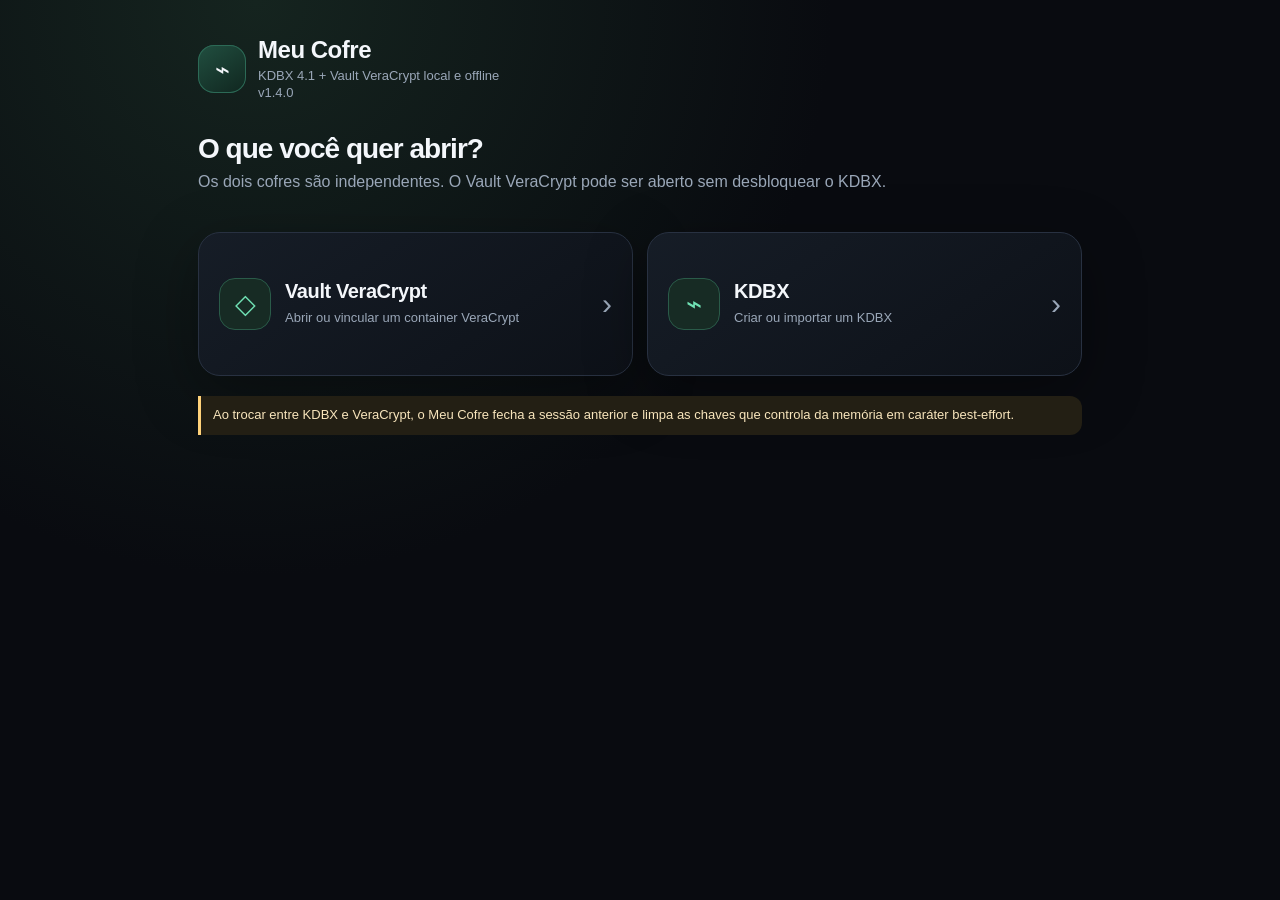
==== index.html @ 05bfd809 "Add files via upload" ====
<!doctype html>
<html lang="pt-BR">
<head>
  <meta charset="utf-8">
  <meta name="viewport" content="width=device-width,initial-scale=1,viewport-fit=cover">
  <meta name="theme-color" content="#090b10">
  <meta name="referrer" content="no-referrer">
  <meta name="robots" content="noindex,nofollow,noarchive">
  <meta name="apple-mobile-web-app-capable" content="yes">
  <meta name="apple-mobile-web-app-status-bar-style" content="black-translucent">
  <meta name="apple-mobile-web-app-title" content="Meu Cofre">
  <meta http-equiv="Content-Security-Policy" content="default-src 'self'; script-src 'self'; style-src 'self'; img-src 'self' data:; connect-src 'self'; font-src 'self'; object-src 'none'; base-uri 'none'; form-action 'none'; worker-src 'self'; manifest-src 'self'; media-src 'none'">
  <title>Meu Cofre</title>
  <link rel="manifest" href="./manifest.webmanifest?v=1.4.0">
  <link rel="icon" href="./icon-192.png?v=1.4.0" sizes="192x192">
  <link rel="apple-touch-icon" href="./apple-touch-icon.png?v=1.4.0">
  <link rel="stylesheet" href="./styles.css?v=1.4.0">
</head>
<body>
  <main class="shell">
    <div class="brand" id="public-brand">
      <div class="brand-mark">⌁</div>
      <div><h1>Meu Cofre</h1><p>KDBX 4.1 + Vault VeraCrypt local e offline</p><small id="public-version" class="hint">v1.4.0</small></div>
    </div>

    <section id="screen-home" class="home-screen" hidden>
      <div class="home-copy">
        <h2 class="screen-title">O que você quer abrir?</h2>
        <p class="screen-subtitle">Os dois cofres são independentes. O Vault VeraCrypt pode ser aberto sem desbloquear o KDBX.</p>
      </div>
      <div class="launcher-grid">
        <button type="button" class="launcher-card" id="home-open-veracrypt">
          <span class="launcher-icon" aria-hidden="true">◇</span>
          <span class="launcher-main"><strong>Vault VeraCrypt</strong><small id="home-vc-status">Abrir ou vincular um container VeraCrypt</small></span>
          <span class="launcher-chevron" aria-hidden="true">›</span>
        </button>
        <button type="button" class="launcher-card" id="home-open-kdbx">
          <span class="launcher-icon" aria-hidden="true">⌁</span>
          <span class="launcher-main"><strong>KDBX</strong><small id="home-kdbx-status">Gerenciador de senhas KeePass compatível</small></span>
          <span class="launcher-chevron" aria-hidden="true">›</span>
        </button>
      </div>
      <div class="security-note home-note">Ao trocar entre KDBX e VeraCrypt, o Meu Cofre fecha a sessão anterior e limpa as chaves que controla da memória em caráter best-effort.</div>
    </section>

    <section id="screen-veracrypt" class="standalone-screen" hidden>
      <header class="standalone-topbar">
        <button type="button" class="btn ghost small" id="vc-home-btn">← Início</button>
        <div class="standalone-title"><h2>Vault VeraCrypt</h2><small>Vaults vinculados · FIDO2 · recovery · leitura local</small></div>
      </header>
      <div class="standalone-scroll" id="vc-standalone-scroll">
          <div class="section"><h3>Meus vaults VeraCrypt</h3>
            <div class="card stack">
              <div class="linked-toolbar"><div><strong id="vc-linked-count">0 vaults vinculados</strong><div class="hint">Use o mesmo container criado no VeraCrypt oficial do Mac. As credenciais ficam cifradas e podem ser liberadas por qualquer YubiKey cadastrada ou pela senha de recuperação.</div></div></div>
              <div class="actions"><button class="btn" id="vc-linked-new">Vincular vault existente</button><button class="btn secondary" id="vc-linked-import">Importar .vcprofile</button></div>
              <input type="file" id="vc-linked-import-file" accept=".vcprofile,application/json" hidden>
              <input type="file" id="vc-linked-container-file" hidden>
              <div id="vc-linked-list" class="linked-profile-list"></div>
            </div>
          </div>
          <div class="section" id="vc-link-wizard" hidden><h3>Vincular vault existente</h3>
            <div class="card stack">
              <div class="security-note">O Meu Cofre primeiro testa as credenciais no próprio container. Só depois cadastra a YubiKey e grava um perfil cifrado. O container não é modificado.</div>
              <label>Nome do vault<input id="vc-link-name" maxlength="100" autocomplete="off" placeholder="Ex.: Documentos"></label>
              <button class="btn secondary" id="vc-link-choose-file">Selecionar container VeraCrypt</button>
              <input type="file" id="vc-link-file" hidden>
              <div id="vc-link-file-info" class="hint">Nenhum container selecionado.</div>
              <label>Senha atual do VeraCrypt<input id="vc-link-password" type="password" autocomplete="off" autocapitalize="none" spellcheck="false"><span class="hint">Pode ficar vazia se o volume usa somente keyfile.</span></label>
              <div class="grid-2">
                <label>PIM<input id="vc-link-pim" type="number" min="0" max="20000" value="0" inputmode="numeric"></label>
                <label>KDF<select id="vc-link-kdf"><option value="auto">Automático (SHA-512 / SHA-256)</option><option value="SHA-512">PBKDF2 SHA-512</option><option value="SHA-256">PBKDF2 SHA-256</option></select></label>
              </div>
              <label>Tipo de volume<select id="vc-link-volume-type"><option value="normal">Volume normal</option><option value="hidden">Volume oculto</option></select></label>
              <button class="btn ghost" id="vc-link-choose-keyfiles">Adicionar keyfile(s) atuais</button>
              <input type="file" id="vc-link-keyfiles" multiple hidden>
              <div id="vc-link-keyfile-info" class="hint">Sem keyfiles.</div>
              <div class="security-note">Se o volume atual usa o objeto PIV 5FC103, selecione aqui a cópia canônica de 64 bytes do keyfile. O arquivo será processado e guardado somente dentro do pacote cifrado do perfil.</div>
              <label>Senha de recuperação do perfil<input id="vc-link-recovery" type="password" autocomplete="new-password" autocapitalize="none" spellcheck="false"></label>
              <label>Repetir senha de recuperação<input id="vc-link-recovery2" type="password" autocomplete="new-password" autocapitalize="none" spellcheck="false"></label>
              <div class="actions"><button class="btn" id="vc-link-create">Testar e cadastrar YubiKey 1</button><button class="btn ghost" id="vc-link-cancel">Cancelar</button></div>
            </div>
          </div>
          <div class="section"><h3>Gerar novo keyfile FIDO2</h3>
            <div class="card stack">
              <div class="security-note">Modo opcional para criar um keyfile novo de 64 bytes. Para um vault que já existe no Mac, prefira “Vincular vault existente” acima; assim você não altera o container nem suas credenciais atuais.</div>
              <div id="vc-fido-empty" class="stack">
                <p class="hint">Crie a configuração usando a primeira YubiKey e uma senha independente para o cofre de recuperação. Depois cadastre a segunda YubiKey.</p>
                <label>Senha do cofre de recuperação<input id="vc-fido-new-recovery" type="password" autocomplete="new-password" autocapitalize="none" spellcheck="false"></label>
                <label>Repetir senha de recuperação<input id="vc-fido-new-recovery2" type="password" autocomplete="new-password" autocapitalize="none" spellcheck="false"></label>
                <button class="btn" id="vc-fido-create">Criar chave VeraCrypt e cadastrar YubiKey 1</button>
              </div>
              <div id="vc-fido-configured" class="stack" hidden>
                <div id="vc-fido-summary" class="hint"></div>
                <label>YubiKey para usar<select id="vc-fido-slot"></select></label>
                <div class="actions"><button class="btn" id="vc-fido-open">Abrir container com YubiKey</button><button class="btn secondary" id="vc-fido-add-key">Adicionar outra YubiKey</button></div>
                <button class="btn secondary" id="vc-fido-export-recovery">Exportar cofre de recuperação por senha</button>
                <button class="btn danger" id="vc-fido-export-keyfile">Exportar keyfile bruto de 64 bytes</button>
                <p class="hint">O keyfile bruto serve para configurar o volume no VeraCrypt oficial. Ele substitui a YubiKey enquanto existir; mantenha-o somente pelo tempo necessário e use uma cópia do volume no primeiro teste.</p>
                <button class="btn ghost" id="vc-fido-reset">Remover configuração FIDO2 deste iPhone</button>
              </div>
              <details class="recovery-details"><summary>Recuperação por senha</summary><div class="recovery-body stack">
                <label>Senha do cofre de recuperação<input id="vc-fido-recovery-password" type="password" autocomplete="current-password" autocapitalize="none" spellcheck="false"></label>
                <button class="btn secondary" id="vc-fido-open-recovery">Abrir container usando backup por senha</button>
                <button class="btn ghost" id="vc-fido-import-recovery">Importar arquivo .vcrecovery</button>
                <input type="file" id="vc-fido-recovery-file" accept=".vcrecovery,application/json" hidden>
                <div id="vc-fido-import-status" class="hint"></div>
                <button class="btn secondary" id="vc-fido-restore-profile" hidden>Restaurar FIDO2 a partir deste backup</button>
              </div></details>
            </div>
          </div>
          <div class="section"><h3>VeraCrypt — senha/keyfiles tradicionais</h3>
            <div class="card stack">
              <div class="security-note">Leitor local de containers VeraCrypt. A senha e os keyfiles são usados somente em memória e não são gravados no Meu Cofre.</div>
              <button class="btn secondary" id="vc-choose-file">Selecionar container</button>
              <input type="file" id="vc-file" hidden>
              <div id="vc-file-info" class="hint">Nenhum container selecionado.</div>
              <label>Senha do volume<input id="vc-password" type="password" autocomplete="off" autocapitalize="none" spellcheck="false"></label>
              <div class="grid-2">
                <label>PIM<input id="vc-pim" type="number" min="0" max="20000" value="0" inputmode="numeric"></label>
                <label>KDF
                  <select id="vc-kdf"><option value="auto">Automático (SHA-512 / SHA-256)</option><option value="SHA-512">PBKDF2 SHA-512</option><option value="SHA-256">PBKDF2 SHA-256</option></select>
                </label>
              </div>
              <label>Tipo de volume<select id="vc-volume-type"><option value="normal">Volume normal</option><option value="hidden">Volume oculto</option></select></label>
              <button class="btn ghost" id="vc-choose-keyfiles">Adicionar keyfile(s)</button>
              <input type="file" id="vc-keyfiles" multiple hidden>
              <div id="vc-keyfile-info" class="hint">Sem keyfiles.</div><p class="hint">Se seu volume usa o keyfile da YubiKey PIV 5FC103, você pode selecionar aqui a cópia de backup de 64 bytes do Cardholder. O iPhone não acessa o PIV diretamente nesta PWA.</p>
              <button class="btn" id="vc-open">Abrir container</button>
              <div id="vc-status" class="hint" role="status"></div>
            </div>
          </div>
          <div id="vc-open-area" hidden>
            <div class="section"><h3>Volume aberto</h3><div class="card stack"><div id="vc-metadata" class="status-grid"></div><button class="btn danger" id="vc-close">Fechar e apagar chaves da memória</button></div></div>
            <div class="section" id="vc-browser-section"><h3>Arquivos</h3><div class="card stack"><div class="vc-browser-head"><button class="btn ghost small" id="vc-back" hidden>Voltar</button><div id="vc-path" class="vc-path">Raiz</div></div><div id="vc-files" class="vc-files"></div><p class="hint">Modo somente leitura nesta versão. Ao tocar em um arquivo, uma cópia descriptografada é exportada pelo navegador.</p></div></div>
          </div>
          <div class="section"><div class="card"><p class="hint">Compatibilidade atual: containers de arquivo não-sistema, AES-256-XTS, PBKDF2-HMAC-SHA-512/SHA-256, PIM, keyfiles comuns, chave compartilhada via YubiKey FIDO2/PRF e FAT12/16/32/exFAT. Argon2id, Serpent/Twofish/Camellia/Kuznyechik, NTFS/HFS+/APFS e YubiKey PIV/PKCS#11 direto ainda não são suportados.</p></div></div>
      </div>
    </section>

    <section id="screen-setup" hidden>
      <button type="button" class="btn ghost small public-back" id="setup-home-btn">← Início</button>
      <div class="card stack">
        <div><h2 class="screen-title">Criar cofre KDBX</h2><p class="screen-subtitle">Escolha como o banco será protegido. O arquivo KDBX é o backup canônico.</p></div>
        <label>Nome do cofre<input id="setup-name" value="Meu Cofre" autocomplete="off" maxlength="80"></label>
        <label>Proteção
          <select id="setup-mode">
            <option value="password">Senha mestra</option>
            <option value="yubikey">YubiKey como única forma normal de acesso</option>
            <option value="password-yubikey">Senha + YubiKey (dois fatores)</option>
          </select>
        </label>
        <div id="setup-password-fields" class="stack">
          <label>Senha mestra<input id="setup-password" type="password" autocomplete="new-password" autocapitalize="none" spellcheck="false"></label>
          <label>Repetir senha mestra<input id="setup-password2" type="password" autocomplete="new-password" autocapitalize="none" spellcheck="false"></label>
          <div class="hint">Prefira uma frase longa, exclusiva e memorizável. O KDBX preserva exatamente os caracteres digitados.</div>
        </div>
        <div id="setup-yubikey-note" class="security-note" hidden>O iPhone pedirá a YubiKey durante a criação. Depois, exporte imediatamente a chave de recuperação de 32 bytes e mantenha-a separada.</div>
        <button class="btn" id="setup-create">Criar KDBX 4.1</button>
        <button class="btn secondary" id="setup-import-kdbx">Importar .kdbx existente</button>
        <input type="file" id="setup-import-kdbx-file" accept=".kdbx,application/octet-stream" hidden>
        <button class="btn ghost" id="setup-import-legacy">Restaurar backup antigo .mcvault</button>
        <input type="file" id="setup-import-legacy-file" accept=".mcvault,application/json" hidden>
        <p class="security-note">Esta versão foi revisada e testada internamente, mas não passou por auditoria criptográfica externa. Faça backup e valide seu fluxo de recuperação antes de depender dela como único cofre.</p>
      </div>
    </section>

    <section id="screen-unlock" hidden>
      <button type="button" class="btn ghost small public-back" id="unlock-home-btn">← Início</button>
      <div class="card stack">
        <div><h2 class="screen-title">Desbloquear</h2><p class="screen-subtitle" id="unlock-subtitle">O KDBX é autenticado antes de ser descriptografado.</p></div>
        <div id="unlock-policy-note" class="security-note"></div>
        <div id="unlock-password-area" class="stack" hidden>
          <label>Senha mestra<input id="unlock-password" type="password" autocomplete="current-password" autocapitalize="none" spellcheck="false"></label>
          <button class="btn" id="unlock-password-btn">Desbloquear com senha</button>
        </div>
        <div id="unlock-prf-buttons" class="stack"></div>
        <div id="unlock-twofactor-area" class="stack" hidden>
          <label>Senha mestra<input id="unlock-2fa-password" type="password" autocomplete="current-password" autocapitalize="none" spellcheck="false"></label>
          <div id="unlock-twofactor-buttons" class="stack"></div>
        </div>
        <details id="unlock-recovery" class="recovery-details" hidden>
          <summary>Recuperação com arquivo de chave</summary>
          <div class="stack recovery-body">
            <label id="recovery-password-label" hidden>Senha mestra<input id="unlock-recovery-password" type="password" autocomplete="current-password" autocapitalize="none" spellcheck="false"></label>
            <button class="btn secondary" id="choose-recovery-key">Escolher chave de recuperação (.key)</button>
            <input type="file" id="unlock-recovery-key-file" accept=".key,application/octet-stream" hidden>
            <p class="hint">Em “Senha + YubiKey”, a recuperação exige a senha mestra e a chave de 32 bytes. Em “YubiKey”, a chave de recuperação substitui a YubiKey.</p>
          </div>
        </details>
        <button class="btn ghost" id="unlock-import-kdbx">Substituir por outro .kdbx</button>
        <input type="file" id="unlock-import-kdbx-file" accept=".kdbx,application/octet-stream" hidden>
        <div id="unlock-error" class="error" role="alert"></div>
      </div>
    </section>

    <section id="screen-app" hidden>
      <div class="app-scroll" id="app-scroll">
        <header class="topbar"><div class="title"><h2 id="app-vault-name">Meu Cofre</h2><small id="app-count">0 itens</small></div><button class="btn ghost small" id="app-home-btn">Início</button><button class="btn ghost small" id="lock-btn">Bloquear</button></header>
        <section class="view active" data-view="vault">
          <input class="search" id="search" type="search" placeholder="Buscar por título, usuário, site ou tag" autocomplete="off" autocapitalize="none">
          <div id="entry-list" class="entry-list"></div><button class="fab" id="add-entry" aria-label="Adicionar item">+</button>
        </section>
        <section class="view" data-view="generator">
          <div class="section"><h3>Gerador de senha</h3><div class="card stack"><div id="generated-password" class="generated" aria-live="polite"></div><div class="grid-2"><label>Comprimento<input id="gen-length" type="number" min="8" max="128" value="24"></label><div class="checkbox-row"><label><input id="gen-lower" type="checkbox" checked> a-z</label><label><input id="gen-upper" type="checkbox" checked> A-Z</label><label><input id="gen-digits" type="checkbox" checked> 0-9</label><label><input id="gen-symbols" type="checkbox" checked> símbolos</label></div></div><div class="actions"><button class="btn" id="generate-btn">Gerar</button><button class="btn secondary" id="copy-generated">Copiar</button></div></div></div>
        </section>
        <section class="view" data-view="security">
          <div class="section" id="legacy-migration-section" hidden><h3>Migração obrigatória</h3><div class="card stack"><div class="security-note">Seu cofre ainda está no formato antigo .mcvault. Faça a migração para KDBX 4.1 antes de considerar esta versão concluída.</div><label>Nova proteção KDBX<select id="migration-mode"><option value="password">Senha mestra</option><option value="yubikey">YubiKey</option><option value="password-yubikey">Senha + YubiKey</option></select></label><div id="migration-password-fields" class="stack"><label>Senha mestra KDBX<input id="migration-password" type="password" autocomplete="new-password" autocapitalize="none" spellcheck="false"></label><label>Repetir senha<input id="migration-password2" type="password" autocomplete="new-password" autocapitalize="none" spellcheck="false"></label></div><label id="migration-key-label" hidden>YubiKey existente<select id="migration-yubikey"></select></label><button class="btn" id="migrate-kdbx">Fazer backup antigo e migrar para KDBX</button></div></div>
          <div class="section"><h3>Proteção KDBX</h3><div class="card" id="kdbx-summary"></div></div>
          <div class="section"><h3>YubiKeys e chaves de acesso</h3><div class="card" id="auth-slots"></div><div class="card stack card-gap"><button class="btn" id="add-yubikey">Adicionar YubiKey / chave FIDO2</button><button class="btn secondary" id="add-passkey">Adicionar este iPhone / chave de acesso</button><p class="hint">Cadastre uma segunda YubiKey como reserva. O PRF da credencial só libera o componente criptográfico associado ao KDBX.</p></div></div>
          <div class="section" id="recovery-key-section" hidden><h3>Chave de recuperação</h3><div class="card stack"><button class="btn secondary" id="export-recovery-key">Exportar chave de recuperação de 32 bytes</button><div id="recovery-key-status" class="security-note">Guarde esta chave fora do iPhone. Ela não contém suas senhas, mas pode substituir a YubiKey conforme o modo escolhido.</div></div></div>
          <div class="section" id="change-password-section" hidden><h3>Alterar senha mestra</h3><div class="card stack"><label>Nova senha<input id="new-master" type="password" autocomplete="new-password" autocapitalize="none" spellcheck="false"></label><label>Repetir nova senha<input id="new-master2" type="password" autocomplete="new-password" autocapitalize="none" spellcheck="false"></label><button class="btn secondary" id="change-master">Trocar senha e recriptografar KDBX</button></div></div>
          <div class="section"><h3>Backup e interoperabilidade</h3><div class="card stack"><button class="btn secondary" id="export-kdbx">Exportar MeuCofre.kdbx</button><button class="btn ghost" id="restore-kdbx">Restaurar/substituir KDBX</button><input type="file" id="restore-kdbx-file" accept=".kdbx,application/octet-stream" hidden><div id="backup-status" class="hint"></div><p class="hint">O .kdbx é o backup canônico e pode ser aberto por aplicativos KeePass compatíveis quando você possuir os componentes corretos da chave mestra.</p></div></div>
          <div class="section"><h3>Diagnóstico de segurança</h3><div class="card" id="security-diagnostics"></div></div>
        </section>
        <section class="view" data-view="settings">
          <div class="section"><h3>Bloqueio automático</h3><div class="card stack"><label>Por inatividade (minutos)<input id="setting-idle" type="number" min="1" max="120"></label><label>Ao deixar o app em segundo plano (segundos)<input id="setting-background" type="number" min="0" max="300"></label><label>Limpar área de transferência após (segundos)<input id="setting-clipboard" type="number" min="0" max="300"></label><button class="btn secondary" id="save-settings">Salvar configurações</button></div></div>
          <div class="section"><h3>Armazenamento</h3><div class="card stack"><button class="btn secondary" id="request-persistent">Solicitar armazenamento persistente</button><div id="persistent-status" class="hint"></div></div></div>
          <div class="section"><h3>Sobre</h3><div class="card stack"><div class="row"><div class="row-main"><div class="row-title">Meu Cofre</div><div class="row-sub">1.4.0 · vaults VeraCrypt vinculados + 2 YubiKeys + recovery + KDBX</div></div></div><div class="security-note">Sem telemetria, sem CDN e sem servidor de senhas. A hospedagem entrega apenas o código. Um comprometimento da origem web ainda é um risco estrutural de qualquer PWA; proteja sua conta GitHub e o repositório com autenticação forte.</div></div></div>
        </section>
      </div>
      <nav class="bottom-nav" aria-label="Navegação"><button class="nav-btn active" data-nav="vault"><span>⌂</span>Cofre</button><button class="nav-btn" data-nav="generator"><span>✦</span>Gerador</button><button class="nav-btn" id="open-veracrypt-from-app"><span>◇</span>Volumes</button><button class="nav-btn" data-nav="security"><span>⌾</span>Segurança</button><button class="nav-btn" data-nav="settings"><span>⚙</span>Ajustes</button></nav>
    </section>
  </main>

  <div id="entry-modal" class="modal-backdrop" hidden><div class="modal" role="dialog" aria-modal="true" aria-labelledby="entry-modal-title"><div class="modal-head"><h3 id="entry-modal-title">Novo item</h3><button class="icon-btn" id="entry-close" aria-label="Fechar">×</button></div><form id="entry-form" class="stack"><input id="entry-id" type="hidden"><label>Título<input id="entry-title" required maxlength="160" autocomplete="off"></label><label>Usuário / e-mail<input id="entry-username" maxlength="320" autocomplete="off" autocapitalize="none" spellcheck="false"></label><label>Senha<div class="password-wrap"><input id="entry-password" type="password" autocomplete="off" autocapitalize="none" spellcheck="false"><button type="button" class="btn secondary small" id="entry-show-password">Mostrar</button><button type="button" class="btn secondary small" id="entry-generate-password">Gerar</button></div></label><label>Site / URL<input id="entry-url" inputmode="url" autocomplete="off" autocapitalize="none" spellcheck="false"></label><label>Tags<input id="entry-tags" placeholder="trabalho, banco, pessoal" autocomplete="off"></label><label>Segredo TOTP (Base32)<input id="entry-totp" autocomplete="off" autocapitalize="characters" spellcheck="false"></label><div id="entry-totp-box" class="totp-box" hidden><div><div class="hint">Código atual</div><div id="entry-totp-code" class="totp-code">------</div></div><div id="entry-totp-remaining" class="pill"></div><button type="button" class="btn secondary small" id="entry-copy-totp">Copiar</button></div><label>Notas<textarea id="entry-notes" autocomplete="off" spellcheck="false"></textarea></label><label class="checkbox-label"><input id="entry-favorite" type="checkbox"> Favorito</label><div class="actions"><button type="submit" class="btn">Salvar</button><button type="button" class="btn danger" id="entry-delete" hidden>Excluir</button></div><div class="actions" id="entry-quick-actions" hidden><button type="button" class="btn secondary" id="entry-copy-user">Copiar usuário</button><button type="button" class="btn secondary" id="entry-copy-pass">Copiar senha</button><button type="button" class="btn secondary" id="entry-open-url">Abrir site</button></div></form></div></div>

  <div id="toast" class="toast" hidden></div>
  <div id="update-banner" class="update-banner" hidden><strong>Atualização disponível</strong><div class="hint">A nova versão só será ativada quando você confirmar.</div><div class="actions"><button class="btn small" id="apply-update">Atualizar agora</button><button class="btn ghost small" id="dismiss-update">Depois</button></div></div>
  <script type="module" src="./app.js?v=1.4.0"></script>
</body>
</html>
---- styles.css ----
:root {
  color-scheme: dark;
  --bg: #090b10;
  --panel: #11151d;
  --panel-2: #171c26;
  --text: #f4f7fb;
  --muted: #9aa7b8;
  --line: #283141;
  --accent: #70e1b4;
  --accent-2: #4bc49a;
  --danger: #ff7b86;
  --warning: #ffd27a;
  --shadow: 0 18px 60px rgba(0,0,0,.35);
  --radius: 18px;
}
* { box-sizing: border-box; }
html, body { min-height: 100%; }
body {
  margin: 0;
  font-family: -apple-system, BlinkMacSystemFont, "SF Pro Text", "Segoe UI", sans-serif;
  background: radial-gradient(circle at 20% 0%, #15241f 0, var(--bg) 36rem);
  color: var(--text);
  -webkit-font-smoothing: antialiased;
}
button, input, textarea, select { font: inherit; }
button { -webkit-tap-highlight-color: transparent; }
[hidden] { display: none !important; }
.shell { max-width: 920px; margin: 0 auto; padding: max(18px, env(safe-area-inset-top)) 18px calc(92px + env(safe-area-inset-bottom)); }
.brand { display:flex; align-items:center; gap:12px; margin: 18px 0 28px; }
.brand-mark { width:48px; height:48px; border-radius:16px; display:grid; place-items:center; background:linear-gradient(145deg,#214f40,#10261f); box-shadow:inset 0 0 0 1px #2c6a56; font-size:25px; }
.brand h1 { font-size:24px; margin:0; letter-spacing:-.02em; }
.brand p { margin:4px 0 0; color:var(--muted); font-size:13px; }
.card { background:rgba(17,21,29,.94); border:1px solid var(--line); border-radius:var(--radius); padding:18px; box-shadow:var(--shadow); }
.stack { display:grid; gap:14px; }
.grid-2 { display:grid; grid-template-columns:repeat(2,minmax(0,1fr)); gap:12px; }
label { display:grid; gap:7px; color:var(--muted); font-size:13px; }
input, textarea, select { width:100%; background:#0c1017; color:var(--text); border:1px solid #303a4a; border-radius:13px; padding:12px 13px; outline:none; }
input:focus, textarea:focus, select:focus { border-color:var(--accent-2); box-shadow:0 0 0 3px rgba(75,196,154,.12); }
textarea { min-height:110px; resize:vertical; }
.btn { border:0; border-radius:13px; padding:12px 15px; font-weight:700; cursor:pointer; color:#07120e; background:var(--accent); }
.btn:hover { filter:brightness(1.04); }
.btn:disabled { opacity:.45; cursor:not-allowed; }
.btn.secondary { color:var(--text); background:#202837; border:1px solid #354155; }
.btn.danger { background:#402027; color:#ffd9dd; border:1px solid #71303a; }
.btn.ghost { background:transparent; color:var(--muted); border:1px solid var(--line); }
.btn.small { padding:8px 10px; border-radius:10px; font-size:13px; }
.actions { display:flex; gap:10px; flex-wrap:wrap; }
.actions .btn { flex:1; }
.hint { color:var(--muted); line-height:1.45; font-size:13px; }
.warning { color:var(--warning); }
.error { color:#ffb2b8; }
.success { color:var(--accent); }
.screen-title { margin:0 0 5px; font-size:28px; letter-spacing:-.035em; }
.screen-subtitle { margin:0 0 20px; color:var(--muted); line-height:1.5; }
.topbar { position:sticky; top:0; z-index:10; display:flex; align-items:center; gap:10px; padding: max(10px, env(safe-area-inset-top)) 0 12px; backdrop-filter:blur(18px); background:linear-gradient(180deg,rgba(9,11,16,.96),rgba(9,11,16,.72),transparent); }
.topbar .title { flex:1; min-width:0; }
.topbar h2 { margin:0; font-size:20px; }
.topbar small { color:var(--muted); }
.search { margin: 6px 0 16px; }
.entry-list { display:grid; gap:10px; }
.entry { display:grid; grid-template-columns:auto minmax(0,1fr) auto; gap:12px; align-items:center; padding:14px; border-radius:16px; background:var(--panel); border:1px solid var(--line); cursor:pointer; }
.entry:active { transform:scale(.995); }
.entry-icon { width:40px; height:40px; display:grid; place-items:center; border-radius:13px; background:#1a3028; color:var(--accent); font-weight:800; }
.entry-title { font-weight:750; overflow:hidden; white-space:nowrap; text-overflow:ellipsis; }
.entry-meta { color:var(--muted); margin-top:3px; font-size:13px; overflow:hidden; white-space:nowrap; text-overflow:ellipsis; }
.favorite { color:#ffd56a; font-size:18px; }
.empty { text-align:center; color:var(--muted); padding:38px 18px; border:1px dashed #303a4a; border-radius:var(--radius); }
.fab { position:fixed; right:20px; bottom:calc(82px + env(safe-area-inset-bottom)); width:56px; height:56px; border-radius:18px; border:0; background:var(--accent); color:#07120e; font-size:28px; font-weight:500; box-shadow:0 12px 34px rgba(0,0,0,.45); z-index:20; }
.bottom-nav { position:fixed; left:50%; transform:translateX(-50%); bottom:0; width:min(920px,100%); display:grid; grid-template-columns:repeat(4,1fr); gap:4px; padding:8px 10px calc(8px + env(safe-area-inset-bottom)); background:rgba(13,17,24,.94); border-top:1px solid var(--line); backdrop-filter:blur(18px); z-index:30; }
.nav-btn { border:0; background:transparent; color:var(--muted); display:grid; gap:3px; place-items:center; padding:8px 4px; border-radius:12px; font-size:11px; }
.nav-btn span { font-size:20px; line-height:1; }
.nav-btn.active { color:var(--accent); background:#17251f; }
.view { display:none; }
.view.active { display:block; }
.section { margin:0 0 22px; }
.section h3 { margin:0 0 11px; font-size:17px; }
.row { display:flex; gap:12px; align-items:center; justify-content:space-between; padding:12px 0; border-bottom:1px solid var(--line); }
.row:last-child { border-bottom:0; }
.row-main { min-width:0; }
.row-title { font-weight:700; }
.row-sub { color:var(--muted); font-size:12px; margin-top:3px; line-height:1.35; }
.pill { display:inline-flex; align-items:center; gap:5px; border-radius:999px; padding:5px 8px; font-size:11px; border:1px solid var(--line); color:var(--muted); }
.pill.ok { color:var(--accent); border-color:#2b6b55; background:#12271f; }
.pill.bad { color:#ffb5bc; border-color:#6c3038; background:#29151a; }
.generated { font: 700 18px ui-monospace, SFMono-Regular, Menlo, monospace; word-break:break-all; background:#090d12; border:1px solid var(--line); border-radius:14px; padding:15px; min-height:58px; }
.checkbox-row { display:flex; gap:12px; flex-wrap:wrap; }
.checkbox-row label { display:flex; align-items:center; gap:7px; color:var(--text); }
.checkbox-row input { width:auto; }
.modal-backdrop { position:fixed; inset:0; z-index:100; display:grid; align-items:end; background:rgba(0,0,0,.62); backdrop-filter:blur(8px); }
.modal { width:min(720px,100%); max-height:92vh; overflow:auto; margin:0 auto; background:#10151d; border:1px solid var(--line); border-radius:24px 24px 0 0; padding:20px 18px calc(22px + env(safe-area-inset-bottom)); box-shadow:0 -20px 70px rgba(0,0,0,.55); }
.modal-head { display:flex; align-items:center; gap:10px; margin-bottom:16px; }
.modal-head h3 { margin:0; flex:1; }
.icon-btn { width:40px; height:40px; border-radius:12px; border:1px solid var(--line); color:var(--text); background:#1a202b; }
.password-wrap { display:grid; grid-template-columns:minmax(0,1fr) auto auto; gap:7px; }
.password-wrap input { min-width:0; }
.totp-box { display:flex; align-items:center; gap:12px; padding:12px; background:#0c1118; border:1px solid var(--line); border-radius:14px; }
.totp-code { font:800 24px ui-monospace,SFMono-Regular,Menlo,monospace; letter-spacing:.08em; flex:1; }
.toast { position:fixed; left:50%; transform:translateX(-50%); bottom:calc(90px + env(safe-area-inset-bottom)); z-index:200; background:#1b2430; border:1px solid #3a475c; color:var(--text); padding:11px 14px; border-radius:12px; max-width:calc(100% - 30px); box-shadow:var(--shadow); }
.update-banner { position:fixed; left:12px; right:12px; top:calc(10px + env(safe-area-inset-top)); z-index:250; margin:auto; max-width:620px; background:#1d2a24; border:1px solid #376c58; border-radius:16px; padding:12px; box-shadow:var(--shadow); }
.update-banner .actions { margin-top:9px; }
.security-note { border-left:3px solid var(--warning); padding:10px 12px; background:#231f14; border-radius:0 12px 12px 0; color:#f8e5bc; line-height:1.45; font-size:13px; }
@media (max-width: 620px) {
  .shell { padding-left:14px; padding-right:14px; }
  .grid-2 { grid-template-columns:1fr; }
  .brand { margin-top:8px; }
  .screen-title { font-size:25px; }
  .actions .btn { flex-basis:100%; }
}
.recovery-details { border:1px solid var(--line); border-radius:14px; background:#0d1118; overflow:hidden; }
.recovery-details summary { cursor:pointer; padding:12px 14px; color:var(--muted); font-weight:700; user-select:none; }
.recovery-details[open] summary { border-bottom:1px solid var(--line); color:var(--text); }
.recovery-body { padding:14px; }
#auth-slots .row { flex-wrap:wrap; }
#auth-slots .row-main { flex:1 1 280px; }


/* v0.2.2 — estrutura de rolagem robusta para iOS/PWA.
   A tela do app ocupa o viewport; somente .app-scroll rola.
   A barra inferior é irmã da área rolável e nunca participa do scroll. */
#screen-app {
  position: fixed;
  inset: 0;
  width: min(920px, 100%);
  height: 100%;
  margin: 0 auto;
  padding: 0 14px;
  overflow: hidden;
  background: radial-gradient(circle at 20% 0%, #15241f 0, var(--bg) 36rem);
  isolation: isolate;
}
@supports (height: 100dvh) {
  #screen-app { height: 100dvh; }
}
#screen-app .app-scroll {
  position: absolute;
  inset: 0 14px;
  overflow-x: hidden;
  overflow-y: auto;
  -webkit-overflow-scrolling: touch;
  overscroll-behavior-y: contain;
  padding-bottom: calc(108px + env(safe-area-inset-bottom));
  scrollbar-gutter: stable;
}
#screen-app .bottom-nav {
  position: absolute !important;
  left: 0;
  right: 0;
  bottom: 0;
  transform: none;
  width: 100%;
  max-width: none;
  z-index: 80;
  padding-bottom: calc(8px + env(safe-area-inset-bottom));
  box-shadow: 0 -10px 28px rgba(0,0,0,.22);
}
#screen-app .fab {
  position: absolute;
  right: 20px;
  bottom: calc(82px + env(safe-area-inset-bottom));
  z-index: 70;
}
@media (min-width: 921px) {
  #screen-app { padding-left:18px; padding-right:18px; }
  #screen-app .app-scroll { left:18px; right:18px; }
}
.card-gap { margin-top: 10px; }
.checkbox-label { display:flex; grid-template-columns:auto 1fr; align-items:center; }
.checkbox-label input { width:auto; }
#kdbx-summary .row, #security-diagnostics .row { flex-wrap:wrap; }
.status-grid { display:grid; gap:0; }
.danger-note { border-left-color:var(--danger); background:#25161a; color:#ffd7db; }
@media (prefers-reduced-motion: reduce) { *, *::before, *::after { scroll-behavior:auto!important; transition:none!important; animation:none!important; } }

/* v1.3.0 — launcher KDBX / Vault VeraCrypt + módulo FIDO2 */
#screen-app .bottom-nav { grid-template-columns: repeat(5, 1fr); }
.vc-browser-head { display:flex; align-items:center; gap:10px; min-height:34px; }
.vc-path { color:var(--text); font-weight:700; overflow:hidden; text-overflow:ellipsis; white-space:nowrap; }
.vc-files { display:grid; gap:2px; }
.vc-file-row { width:100%; border:0; border-bottom:1px solid var(--line); background:transparent; color:var(--text); display:grid; grid-template-columns:36px 1fr auto; gap:10px; align-items:center; text-align:left; padding:12px 4px; }
.vc-file-row:last-child { border-bottom:0; }
.vc-file-row:active { background:rgba(255,255,255,.04); }
.vc-file-icon { width:34px; height:34px; display:grid; place-items:center; border-radius:10px; background:#172129; color:var(--accent); font-size:17px; }
.vc-file-name { font-weight:700; overflow:hidden; text-overflow:ellipsis; white-space:nowrap; }
.vc-file-meta { color:var(--muted); font-size:12px; margin-top:2px; }
.vc-file-action { color:var(--muted); font-size:12px; }
@media (max-width: 430px) { .nav-btn { font-size:10px; padding-left:1px; padding-right:1px; } .nav-btn span { font-size:18px; } }


/* v1.3.0 — tela inicial e VeraCrypt independente do KDBX */
.home-screen { display:grid; gap:18px; }
.home-copy { margin-top:2px; }
.launcher-grid { display:grid; grid-template-columns:repeat(2,minmax(0,1fr)); gap:14px; }
.launcher-card { width:100%; min-height:144px; border:1px solid var(--line); border-radius:22px; background:linear-gradient(145deg,rgba(22,29,39,.98),rgba(13,17,24,.98)); color:var(--text); padding:20px; display:grid; grid-template-columns:auto minmax(0,1fr) auto; gap:14px; align-items:center; text-align:left; box-shadow:var(--shadow); cursor:pointer; }
.launcher-card:active { transform:scale(.992); }
.launcher-card:focus-visible { outline:3px solid rgba(112,225,180,.35); outline-offset:2px; }
.launcher-icon { width:52px; height:52px; border-radius:16px; display:grid; place-items:center; background:#172b24; color:var(--accent); font-size:27px; border:1px solid #2a5b49; }
.launcher-main { display:grid; gap:6px; min-width:0; }
.launcher-main strong { font-size:20px; letter-spacing:-.02em; }
.launcher-main small { color:var(--muted); font-size:13px; line-height:1.4; }
.launcher-chevron { color:var(--muted); font-size:30px; font-weight:300; }
.home-note { margin-top:2px; }
.public-back { margin-bottom:12px; }
.standalone-screen { position:fixed; inset:0; width:min(920px,100%); height:100%; margin:0 auto; padding:0 14px; overflow:hidden; background:radial-gradient(circle at 20% 0%, #15241f 0, var(--bg) 36rem); }
@supports (height:100dvh) { .standalone-screen { height:100dvh; } }
.standalone-topbar { position:absolute; z-index:50; left:14px; right:14px; top:0; display:flex; align-items:center; gap:12px; padding:max(12px,env(safe-area-inset-top)) 0 12px; background:linear-gradient(180deg,rgba(9,11,16,.98),rgba(9,11,16,.86),rgba(9,11,16,0)); backdrop-filter:blur(18px); }
.standalone-title { min-width:0; }
.standalone-title h2 { margin:0; font-size:20px; }
.standalone-title small { color:var(--muted); }
.standalone-scroll { position:absolute; inset:0 14px; overflow-x:hidden; overflow-y:auto; -webkit-overflow-scrolling:touch; overscroll-behavior-y:contain; padding-top:calc(82px + env(safe-area-inset-top)); padding-bottom:calc(28px + env(safe-area-inset-bottom)); }
@media (min-width:921px) { .standalone-screen { padding-left:18px; padding-right:18px; } .standalone-topbar,.standalone-scroll { left:18px; right:18px; } }
@media (max-width:620px) { .launcher-grid { grid-template-columns:1fr; } .launcher-card { min-height:118px; padding:17px; } }

/* v1.4 — vaults VeraCrypt vinculados */
.pill.warn { color:#ffd997; border-color:#765c2d; background:#2a2112; }
.linked-profile-list { display:grid; gap:12px; }
.linked-profile-card { display:grid; gap:11px; padding:14px; border:1px solid var(--line); border-radius:16px; background:rgba(9,12,17,.66); }
.linked-profile-head { display:flex; gap:12px; align-items:flex-start; justify-content:space-between; }
.linked-toolbar { display:flex; gap:12px; align-items:flex-start; justify-content:space-between; }
.linked-profile-card details { margin-top:2px; }
.linked-profile-card .actions .btn { min-width:140px; }
@media (max-width:620px) {
  .linked-profile-head { align-items:flex-start; }
  .linked-profile-card .pill { flex:0 0 auto; }
  .linked-profile-card .actions .btn { min-width:0; }
}
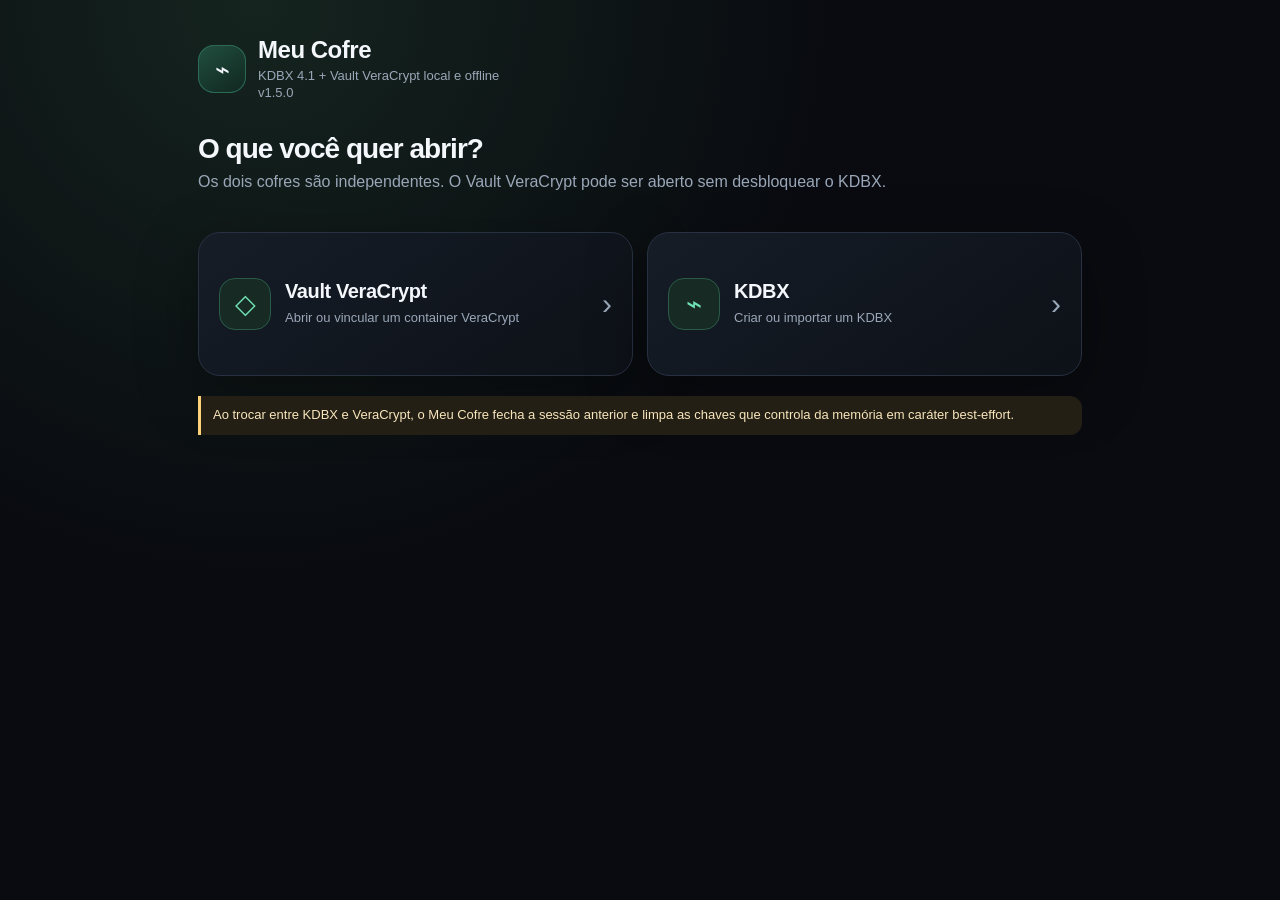
==== commit 4d69b6f1: "Add files via upload" ====
--- a/index.html
+++ b/index.html
@@ -11,16 +11,16 @@
   <meta name="apple-mobile-web-app-title" content="Meu Cofre">
   <meta http-equiv="Content-Security-Policy" content="default-src 'self'; script-src 'self'; style-src 'self'; img-src 'self' data:; connect-src 'self'; font-src 'self'; object-src 'none'; base-uri 'none'; form-action 'none'; worker-src 'self'; manifest-src 'self'; media-src 'none'">
   <title>Meu Cofre</title>
-  <link rel="manifest" href="./manifest.webmanifest?v=1.4.0">
-  <link rel="icon" href="./icon-192.png?v=1.4.0" sizes="192x192">
-  <link rel="apple-touch-icon" href="./apple-touch-icon.png?v=1.4.0">
-  <link rel="stylesheet" href="./styles.css?v=1.4.0">
+  <link rel="manifest" href="./manifest.webmanifest?v=1.5.0">
+  <link rel="icon" href="./icon-192.png?v=1.5.0" sizes="192x192">
+  <link rel="apple-touch-icon" href="./apple-touch-icon.png?v=1.5.0">
+  <link rel="stylesheet" href="./styles.css?v=1.5.0">
 </head>
 <body>
   <main class="shell">
     <div class="brand" id="public-brand">
       <div class="brand-mark">⌁</div>
-      <div><h1>Meu Cofre</h1><p>KDBX 4.1 + Vault VeraCrypt local e offline</p><small id="public-version" class="hint">v1.4.0</small></div>
+      <div><h1>Meu Cofre</h1><p>KDBX 4.1 + Vault VeraCrypt local e offline</p><small id="public-version" class="hint">v1.5.0</small></div>
     </div>
 
     <section id="screen-home" class="home-screen" hidden>
@@ -46,7 +46,7 @@
     <section id="screen-veracrypt" class="standalone-screen" hidden>
       <header class="standalone-topbar">
         <button type="button" class="btn ghost small" id="vc-home-btn">← Início</button>
-        <div class="standalone-title"><h2>Vault VeraCrypt</h2><small>Vaults vinculados · FIDO2 · recovery · leitura local</small></div>
+        <div class="standalone-title"><h2>Vault VeraCrypt</h2><small>Vaults vinculados · FIDO2 · recovery · headers · ferramentas macOS</small></div>
       </header>
       <div class="standalone-scroll" id="vc-standalone-scroll">
           <div class="section"><h3>Meus vaults VeraCrypt</h3>
@@ -131,9 +131,46 @@
           </div>
           <div id="vc-open-area" hidden>
             <div class="section"><h3>Volume aberto</h3><div class="card stack"><div id="vc-metadata" class="status-grid"></div><button class="btn danger" id="vc-close">Fechar e apagar chaves da memória</button></div></div>
-            <div class="section" id="vc-browser-section"><h3>Arquivos</h3><div class="card stack"><div class="vc-browser-head"><button class="btn ghost small" id="vc-back" hidden>Voltar</button><div id="vc-path" class="vc-path">Raiz</div></div><div id="vc-files" class="vc-files"></div><p class="hint">Modo somente leitura nesta versão. Ao tocar em um arquivo, uma cópia descriptografada é exportada pelo navegador.</p></div></div>
-          </div>
-          <div class="section"><div class="card"><p class="hint">Compatibilidade atual: containers de arquivo não-sistema, AES-256-XTS, PBKDF2-HMAC-SHA-512/SHA-256, PIM, keyfiles comuns, chave compartilhada via YubiKey FIDO2/PRF e FAT12/16/32/exFAT. Argon2id, Serpent/Twofish/Camellia/Kuznyechik, NTFS/HFS+/APFS e YubiKey PIV/PKCS#11 direto ainda não são suportados.</p></div></div>
+            <div class="section" id="vc-browser-section"><h3>Arquivos</h3><div class="card stack"><div class="vc-browser-head"><button class="btn ghost small" id="vc-back" hidden>Voltar</button><div id="vc-path" class="vc-path">Raiz</div></div><div id="vc-files" class="vc-files"></div><p class="hint">Navegação local em modo leitura no iPhone. Para escrita completa e filesystems do macOS, use o helper oficial abaixo.</p></div></div>
+          </div>
+          <div class="section"><h3>Ferramentas de cabeçalho e credenciais</h3>
+            <div class="card stack">
+              <div class="security-note">Estas operações nunca alteram o arquivo original no navegador. O Meu Cofre gera uma nova cópia do container. Teste a nova cópia antes de excluir qualquer arquivo anterior.</div>
+              <details class="recovery-details"><summary>Alterar senha, PIM, KDF ou keyfiles</summary><div class="recovery-body stack">
+                <p class="hint">Use como credenciais atuais os campos da seção “senha/keyfiles tradicionais” acima. O cabeçalho primário e o backup embutido serão recriptografados; os dados do volume não são recriptografados.</p>
+                <label>Nova senha<input id="vc-new-password" type="password" autocomplete="new-password" autocapitalize="none" spellcheck="false"><span class="hint">Pode ficar vazia se o novo acesso for somente por keyfile.</span></label>
+                <label>Repetir nova senha<input id="vc-new-password2" type="password" autocomplete="new-password" autocapitalize="none" spellcheck="false"></label>
+                <div class="grid-2">
+                  <label>Novo PIM<input id="vc-new-pim" type="number" min="0" max="20000" value="0" inputmode="numeric"></label>
+                  <label>Novo KDF<select id="vc-new-kdf"><option value="same">Manter KDF atual</option><option value="SHA-512">PBKDF2 SHA-512</option><option value="SHA-256">PBKDF2 SHA-256</option></select></label>
+                </div>
+                <label>Keyfiles novos<select id="vc-new-keyfile-mode"><option value="keep">Manter os keyfiles atuais</option><option value="none">Remover todos os keyfiles</option><option value="replace">Substituir pelos arquivos abaixo</option></select></label>
+                <button class="btn ghost" id="vc-new-choose-keyfiles">Selecionar novos keyfile(s)</button>
+                <input type="file" id="vc-new-keyfiles" multiple hidden>
+                <div id="vc-new-keyfile-info" class="hint">Nenhum novo keyfile selecionado.</div>
+                <button class="btn" id="vc-change-credentials">Gerar cópia com novas credenciais</button>
+              </div></details>
+              <div class="actions"><button class="btn secondary" id="vc-header-backup">Exportar backup de headers</button><button class="btn secondary" id="vc-header-restore">Restaurar backup em uma cópia</button></div>
+              <input type="file" id="vc-header-restore-file" accept=".vcheader,application/octet-stream" hidden>
+              <button class="btn ghost" id="vc-repair-header">Reparar cabeçalho primário usando o backup embutido</button>
+              <div id="vc-advanced-status" class="hint"></div>
+            </div>
+          </div>
+          <div class="section"><h3>Gerador de keyfile</h3>
+            <div class="card stack">
+              <div class="grid-2"><label>Tamanho<select id="vc-keygen-size"><option value="64">64 bytes</option><option value="128">128 bytes</option><option value="256">256 bytes</option><option value="512">512 bytes</option><option value="1024">1024 bytes</option></select></label><div class="hint">Conteúdo gerado por <code>crypto.getRandomValues</code>. O arquivo é o segredo; o SHA-256 serve apenas para conferir cópias.</div></div>
+              <button class="btn secondary" id="vc-keygen">Gerar e baixar keyfile</button>
+              <div id="vc-keygen-status" class="hint"></div>
+            </div>
+          </div>
+          <div class="section"><h3>VeraCrypt oficial no macOS</h3>
+            <div class="card stack">
+              <div class="security-note">Para criação de volumes, escrita normal, APFS/HFS+/exFAT, Argon2id, demais hashes/cifradores, hidden volumes, tokens e operações de montagem, o Meu Cofre fornece um helper que chama o VeraCrypt oficial instalado no Mac. Senhas continuam sendo solicitadas interativamente pelo VeraCrypt, não pela linha de comando.</div>
+              <a class="btn secondary helper-link" href="./MeuCofre-VeraCrypt-macOS.command" download>Baixar helper VeraCrypt para macOS</a>
+              <p class="hint">No Finder, depois do download: botão direito → Abrir. Se o macOS bloquear o arquivo baixado, revise-o antes e autorize manualmente. O helper não contém credenciais.</p>
+            </div>
+          </div>
+          <div class="section"><div class="card"><p class="hint">Leitor local do iPhone: containers não-sistema AES-256-XTS, PBKDF2-HMAC-SHA-512/SHA-256, PIM, keyfiles, YubiKey FIDO2/PRF e FAT12/16/32/exFAT. A v1.5 acrescenta troca de credenciais, backup/restauração e reparo de headers sem modificar o original. Argon2id, outras cifras/hashes, APFS/HFS+/NTFS, escrita geral e montagem de filesystem ficam a cargo do VeraCrypt oficial no macOS por segurança e compatibilidade.</p></div></div>
       </div>
     </section>
 
@@ -215,7 +252,7 @@
         <section class="view" data-view="settings">
           <div class="section"><h3>Bloqueio automático</h3><div class="card stack"><label>Por inatividade (minutos)<input id="setting-idle" type="number" min="1" max="120"></label><label>Ao deixar o app em segundo plano (segundos)<input id="setting-background" type="number" min="0" max="300"></label><label>Limpar área de transferência após (segundos)<input id="setting-clipboard" type="number" min="0" max="300"></label><button class="btn secondary" id="save-settings">Salvar configurações</button></div></div>
           <div class="section"><h3>Armazenamento</h3><div class="card stack"><button class="btn secondary" id="request-persistent">Solicitar armazenamento persistente</button><div id="persistent-status" class="hint"></div></div></div>
-          <div class="section"><h3>Sobre</h3><div class="card stack"><div class="row"><div class="row-main"><div class="row-title">Meu Cofre</div><div class="row-sub">1.4.0 · vaults VeraCrypt vinculados + 2 YubiKeys + recovery + KDBX</div></div></div><div class="security-note">Sem telemetria, sem CDN e sem servidor de senhas. A hospedagem entrega apenas o código. Um comprometimento da origem web ainda é um risco estrutural de qualquer PWA; proteja sua conta GitHub e o repositório com autenticação forte.</div></div></div>
+          <div class="section"><h3>Sobre</h3><div class="card stack"><div class="row"><div class="row-main"><div class="row-title">Meu Cofre</div><div class="row-sub">1.5.0 · VeraCrypt avançado + 2 YubiKeys + recovery + KDBX</div></div></div><div class="security-note">Sem telemetria, sem CDN e sem servidor de senhas. A hospedagem entrega apenas o código. Um comprometimento da origem web ainda é um risco estrutural de qualquer PWA; proteja sua conta GitHub e o repositório com autenticação forte.</div></div></div>
         </section>
       </div>
       <nav class="bottom-nav" aria-label="Navegação"><button class="nav-btn active" data-nav="vault"><span>⌂</span>Cofre</button><button class="nav-btn" data-nav="generator"><span>✦</span>Gerador</button><button class="nav-btn" id="open-veracrypt-from-app"><span>◇</span>Volumes</button><button class="nav-btn" data-nav="security"><span>⌾</span>Segurança</button><button class="nav-btn" data-nav="settings"><span>⚙</span>Ajustes</button></nav>
@@ -226,6 +263,6 @@
 
   <div id="toast" class="toast" hidden></div>
   <div id="update-banner" class="update-banner" hidden><strong>Atualização disponível</strong><div class="hint">A nova versão só será ativada quando você confirmar.</div><div class="actions"><button class="btn small" id="apply-update">Atualizar agora</button><button class="btn ghost small" id="dismiss-update">Depois</button></div></div>
-  <script type="module" src="./app.js?v=1.4.0"></script>
+  <script type="module" src="./app.js?v=1.5.0"></script>
 </body>
 </html>
--- a/styles.css
+++ b/styles.css
@@ -223,3 +223,8 @@
   .linked-profile-card .pill { flex:0 0 auto; }
   .linked-profile-card .actions .btn { min-width:0; }
 }
+
+/* v1.5 — ferramentas avançadas VeraCrypt */
+.helper-link { display:inline-flex; align-items:center; justify-content:center; text-decoration:none; }
+code { font: 600 .92em ui-monospace, SFMono-Regular, Menlo, monospace; color:#d9f6ea; }
+#vc-advanced-status, #vc-keygen-status { word-break:break-word; }
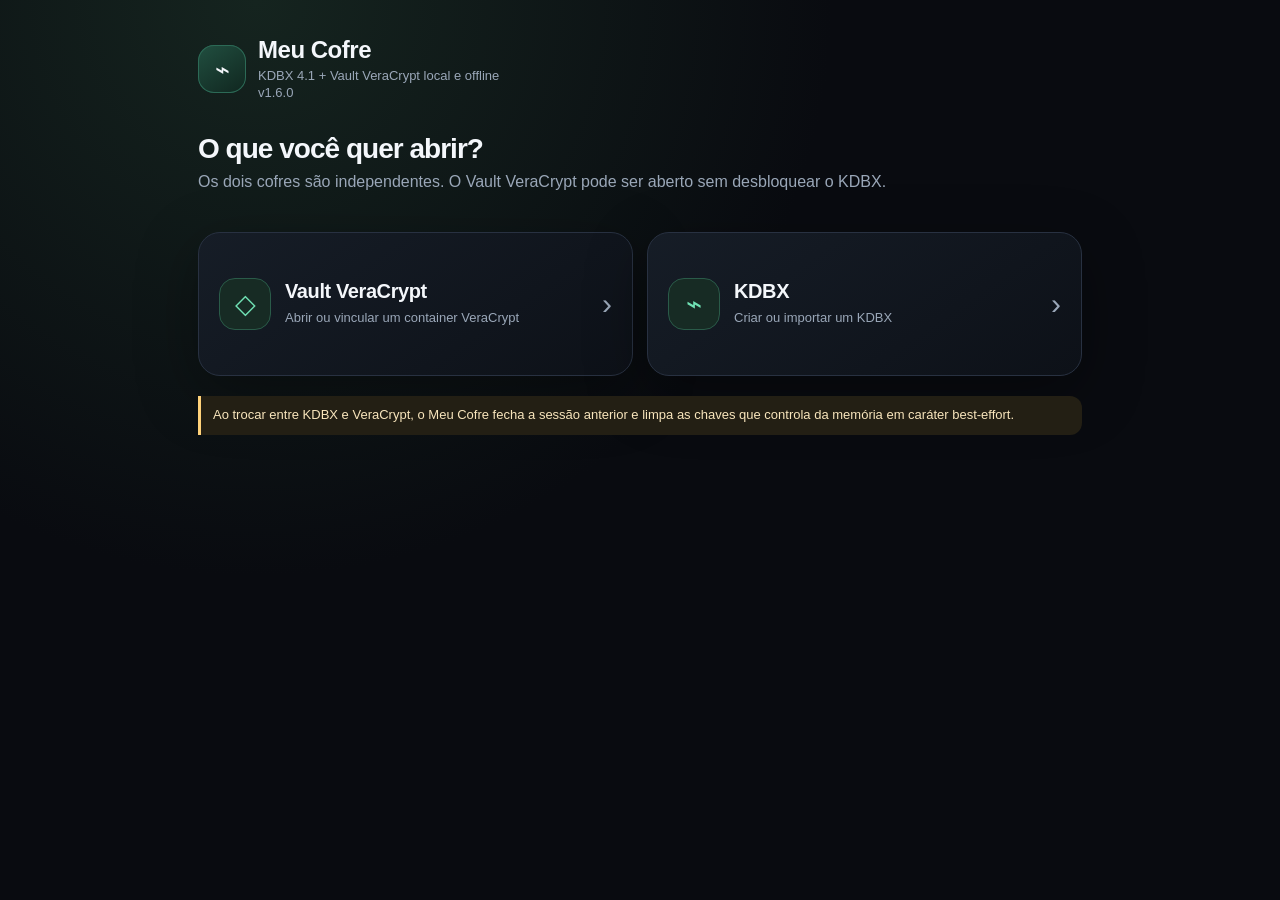
==== commit ba098704: "Add files via upload" ====
--- a/index.html
+++ b/index.html
@@ -11,16 +11,16 @@
   <meta name="apple-mobile-web-app-title" content="Meu Cofre">
   <meta http-equiv="Content-Security-Policy" content="default-src 'self'; script-src 'self'; style-src 'self'; img-src 'self' data:; connect-src 'self'; font-src 'self'; object-src 'none'; base-uri 'none'; form-action 'none'; worker-src 'self'; manifest-src 'self'; media-src 'none'">
   <title>Meu Cofre</title>
-  <link rel="manifest" href="./manifest.webmanifest?v=1.5.0">
-  <link rel="icon" href="./icon-192.png?v=1.5.0" sizes="192x192">
-  <link rel="apple-touch-icon" href="./apple-touch-icon.png?v=1.5.0">
-  <link rel="stylesheet" href="./styles.css?v=1.5.0">
+  <link rel="manifest" href="./manifest.webmanifest?v=1.6.0">
+  <link rel="icon" href="./icon-192.png?v=1.6.0" sizes="192x192">
+  <link rel="apple-touch-icon" href="./apple-touch-icon.png?v=1.6.0">
+  <link rel="stylesheet" href="./styles.css?v=1.6.0">
 </head>
 <body>
   <main class="shell">
     <div class="brand" id="public-brand">
       <div class="brand-mark">⌁</div>
-      <div><h1>Meu Cofre</h1><p>KDBX 4.1 + Vault VeraCrypt local e offline</p><small id="public-version" class="hint">v1.5.0</small></div>
+      <div><h1>Meu Cofre</h1><p>KDBX 4.1 + Vault VeraCrypt local e offline</p><small id="public-version" class="hint">v1.6.0</small></div>
     </div>
 
     <section id="screen-home" class="home-screen" hidden>
@@ -163,14 +163,18 @@
               <div id="vc-keygen-status" class="hint"></div>
             </div>
           </div>
-          <div class="section"><h3>VeraCrypt oficial no macOS</h3>
-            <div class="card stack">
-              <div class="security-note">Para criação de volumes, escrita normal, APFS/HFS+/exFAT, Argon2id, demais hashes/cifradores, hidden volumes, tokens e operações de montagem, o Meu Cofre fornece um helper que chama o VeraCrypt oficial instalado no Mac. Senhas continuam sendo solicitadas interativamente pelo VeraCrypt, não pela linha de comando.</div>
-              <a class="btn secondary helper-link" href="./MeuCofre-VeraCrypt-macOS.command" download>Baixar helper VeraCrypt para macOS</a>
-              <p class="hint">No Finder, depois do download: botão direito → Abrir. Se o macOS bloquear o arquivo baixado, revise-o antes e autorize manualmente. O helper não contém credenciais.</p>
-            </div>
-          </div>
-          <div class="section"><div class="card"><p class="hint">Leitor local do iPhone: containers não-sistema AES-256-XTS, PBKDF2-HMAC-SHA-512/SHA-256, PIM, keyfiles, YubiKey FIDO2/PRF e FAT12/16/32/exFAT. A v1.5 acrescenta troca de credenciais, backup/restauração e reparo de headers sem modificar o original. Argon2id, outras cifras/hashes, APFS/HFS+/NTFS, escrita geral e montagem de filesystem ficam a cargo do VeraCrypt oficial no macOS por segurança e compatibilidade.</p></div></div>
+          <div class="section"><h3>VeraCrypt oficial no macOS — montagem por YubiKey</h3>
+            <div class="card stack">
+              <div class="security-note">A v1.6 integra o vault vinculado ao VeraCrypt oficial. A YubiKey libera senha/PIM/keyfiles no navegador, que são colocados em um pacote temporário cifrado para a chave pública do seu Mac. O helper local descriptografa esse pacote, cria os keyfiles somente em RAM e envia a senha ao VeraCrypt por <code>--stdin</code>; a senha não é passada na linha de comando.</div>
+              <a class="btn secondary helper-link" href="./MeuCofre-VeraCrypt-macOS.command" download>1. Instalar/atualizar helper macOS</a>
+              <button class="btn secondary" id="vc-mac-pair">2. Importar pareamento .mcpair</button>
+              <input type="file" id="vc-mac-pair-file" accept=".mcpair,.pem,text/plain,application/json" hidden>
+              <div id="vc-mac-pairing-status" class="hint">Helper ainda não pareado.</div>
+              <button class="btn ghost" id="vc-mac-unpair" disabled>Remover pareamento deste navegador</button>
+              <p class="hint">Na primeira execução do helper: botão direito → Abrir. Ele instala “MeuCofre VeraCrypt Helper.app” em <code>~/Applications</code>, cria uma chave RSA-4096 local e grava em Downloads apenas a chave pública <code>MeuCofre-VeraCrypt-macOS.mcpair</code>. Importe esse arquivo acima. Depois use “Montar no VeraCrypt (Mac)” no cartão do vault.</p>
+            </div>
+          </div>
+          <div class="section"><div class="card"><p class="hint">No iPhone o leitor interno continua limitado aos formatos já suportados. No Mac, a montagem FIDO2 passa a ser feita pelo VeraCrypt oficial, com leitura e escrita normais no Finder. O helper só aceita pacotes autenticados, com validade curta, e verifica tamanho + fingerprint do header antes de montar o container.</p></div></div>
       </div>
     </section>
 
@@ -252,7 +256,7 @@
         <section class="view" data-view="settings">
           <div class="section"><h3>Bloqueio automático</h3><div class="card stack"><label>Por inatividade (minutos)<input id="setting-idle" type="number" min="1" max="120"></label><label>Ao deixar o app em segundo plano (segundos)<input id="setting-background" type="number" min="0" max="300"></label><label>Limpar área de transferência após (segundos)<input id="setting-clipboard" type="number" min="0" max="300"></label><button class="btn secondary" id="save-settings">Salvar configurações</button></div></div>
           <div class="section"><h3>Armazenamento</h3><div class="card stack"><button class="btn secondary" id="request-persistent">Solicitar armazenamento persistente</button><div id="persistent-status" class="hint"></div></div></div>
-          <div class="section"><h3>Sobre</h3><div class="card stack"><div class="row"><div class="row-main"><div class="row-title">Meu Cofre</div><div class="row-sub">1.5.0 · VeraCrypt avançado + 2 YubiKeys + recovery + KDBX</div></div></div><div class="security-note">Sem telemetria, sem CDN e sem servidor de senhas. A hospedagem entrega apenas o código. Um comprometimento da origem web ainda é um risco estrutural de qualquer PWA; proteja sua conta GitHub e o repositório com autenticação forte.</div></div></div>
+          <div class="section"><h3>Sobre</h3><div class="card stack"><div class="row"><div class="row-main"><div class="row-title">Meu Cofre</div><div class="row-sub">1.6.0 · VeraCrypt nativo no Mac + 2 YubiKeys + recovery + KDBX</div></div></div><div class="security-note">Sem telemetria, sem CDN e sem servidor de senhas. A hospedagem entrega apenas o código. Um comprometimento da origem web ainda é um risco estrutural de qualquer PWA; proteja sua conta GitHub e o repositório com autenticação forte.</div></div></div>
         </section>
       </div>
       <nav class="bottom-nav" aria-label="Navegação"><button class="nav-btn active" data-nav="vault"><span>⌂</span>Cofre</button><button class="nav-btn" data-nav="generator"><span>✦</span>Gerador</button><button class="nav-btn" id="open-veracrypt-from-app"><span>◇</span>Volumes</button><button class="nav-btn" data-nav="security"><span>⌾</span>Segurança</button><button class="nav-btn" data-nav="settings"><span>⚙</span>Ajustes</button></nav>
@@ -263,6 +267,6 @@
 
   <div id="toast" class="toast" hidden></div>
   <div id="update-banner" class="update-banner" hidden><strong>Atualização disponível</strong><div class="hint">A nova versão só será ativada quando você confirmar.</div><div class="actions"><button class="btn small" id="apply-update">Atualizar agora</button><button class="btn ghost small" id="dismiss-update">Depois</button></div></div>
-  <script type="module" src="./app.js?v=1.5.0"></script>
+  <script type="module" src="./app.js?v=1.6.0"></script>
 </body>
 </html>
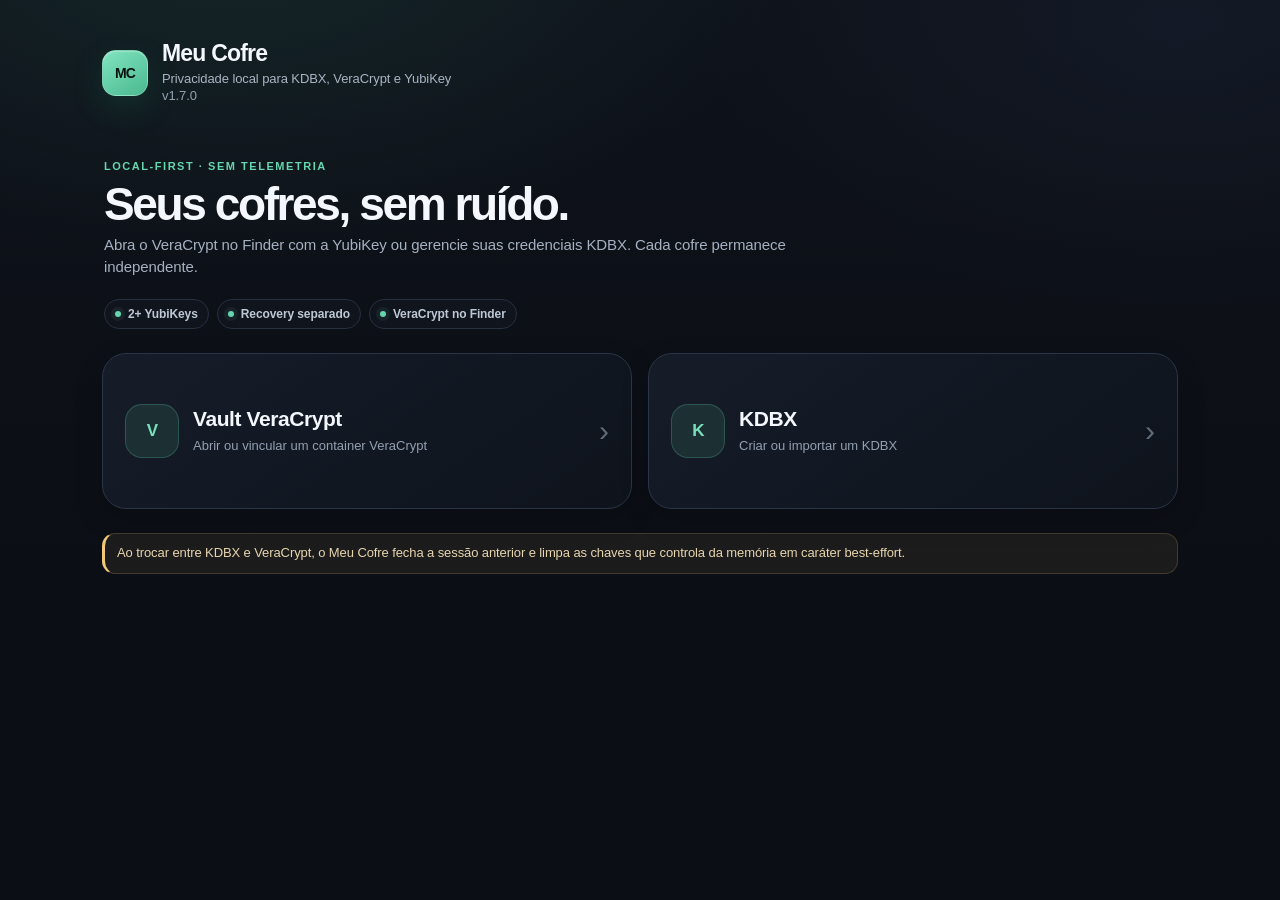
==== commit 15f4b908: "Add files via upload" ====
--- a/index.html
+++ b/index.html
@@ -3,7 +3,7 @@
 <head>
   <meta charset="utf-8">
   <meta name="viewport" content="width=device-width,initial-scale=1,viewport-fit=cover">
-  <meta name="theme-color" content="#090b10">
+  <meta name="theme-color" content="#0b0e14">
   <meta name="referrer" content="no-referrer">
   <meta name="robots" content="noindex,nofollow,noarchive">
   <meta name="apple-mobile-web-app-capable" content="yes">
@@ -11,31 +11,33 @@
   <meta name="apple-mobile-web-app-title" content="Meu Cofre">
   <meta http-equiv="Content-Security-Policy" content="default-src 'self'; script-src 'self'; style-src 'self'; img-src 'self' data:; connect-src 'self'; font-src 'self'; object-src 'none'; base-uri 'none'; form-action 'none'; worker-src 'self'; manifest-src 'self'; media-src 'none'">
   <title>Meu Cofre</title>
-  <link rel="manifest" href="./manifest.webmanifest?v=1.6.0">
-  <link rel="icon" href="./icon-192.png?v=1.6.0" sizes="192x192">
-  <link rel="apple-touch-icon" href="./apple-touch-icon.png?v=1.6.0">
-  <link rel="stylesheet" href="./styles.css?v=1.6.0">
+  <link rel="manifest" href="./manifest.webmanifest?v=1.7.0">
+  <link rel="icon" href="./icon-192.png?v=1.7.0" sizes="192x192">
+  <link rel="apple-touch-icon" href="./apple-touch-icon.png?v=1.7.0">
+  <link rel="stylesheet" href="./styles.css?v=1.7.0">
 </head>
 <body>
   <main class="shell">
     <div class="brand" id="public-brand">
-      <div class="brand-mark">⌁</div>
-      <div><h1>Meu Cofre</h1><p>KDBX 4.1 + Vault VeraCrypt local e offline</p><small id="public-version" class="hint">v1.6.0</small></div>
+      <div class="brand-mark" aria-hidden="true">MC</div>
+      <div class="brand-copy"><h1>Meu Cofre</h1><p>Privacidade local para KDBX, VeraCrypt e YubiKey</p><small id="public-version" class="hint">v1.7.0</small></div>
     </div>
 
     <section id="screen-home" class="home-screen" hidden>
       <div class="home-copy">
-        <h2 class="screen-title">O que você quer abrir?</h2>
-        <p class="screen-subtitle">Os dois cofres são independentes. O Vault VeraCrypt pode ser aberto sem desbloquear o KDBX.</p>
+        <div class="eyebrow">LOCAL-FIRST · SEM TELEMETRIA</div>
+        <h2 class="screen-title">Seus cofres, sem ruído.</h2>
+        <p class="screen-subtitle">Abra o VeraCrypt no Finder com a YubiKey ou gerencie suas credenciais KDBX. Cada cofre permanece independente.</p>
+        <div class="trust-strip" aria-label="Recursos de segurança"><span>2+ YubiKeys</span><span>Recovery separado</span><span>VeraCrypt no Finder</span></div>
       </div>
       <div class="launcher-grid">
         <button type="button" class="launcher-card" id="home-open-veracrypt">
-          <span class="launcher-icon" aria-hidden="true">◇</span>
+          <span class="launcher-icon" aria-hidden="true">V</span>
           <span class="launcher-main"><strong>Vault VeraCrypt</strong><small id="home-vc-status">Abrir ou vincular um container VeraCrypt</small></span>
           <span class="launcher-chevron" aria-hidden="true">›</span>
         </button>
         <button type="button" class="launcher-card" id="home-open-kdbx">
-          <span class="launcher-icon" aria-hidden="true">⌁</span>
+          <span class="launcher-icon" aria-hidden="true">K</span>
           <span class="launcher-main"><strong>KDBX</strong><small id="home-kdbx-status">Gerenciador de senhas KeePass compatível</small></span>
           <span class="launcher-chevron" aria-hidden="true">›</span>
         </button>
@@ -163,11 +165,11 @@
               <div id="vc-keygen-status" class="hint"></div>
             </div>
           </div>
-          <div class="section"><h3>VeraCrypt oficial no macOS — montagem por YubiKey</h3>
+          <div class="section"><h3>Integração macOS</h3>
             <div class="card stack">
               <div class="security-note">A v1.6 integra o vault vinculado ao VeraCrypt oficial. A YubiKey libera senha/PIM/keyfiles no navegador, que são colocados em um pacote temporário cifrado para a chave pública do seu Mac. O helper local descriptografa esse pacote, cria os keyfiles somente em RAM e envia a senha ao VeraCrypt por <code>--stdin</code>; a senha não é passada na linha de comando.</div>
-              <a class="btn secondary helper-link" href="./MeuCofre-VeraCrypt-macOS.command" download>1. Instalar/atualizar helper macOS</a>
-              <button class="btn secondary" id="vc-mac-pair">2. Importar pareamento .mcpair</button>
+              <a class="btn secondary helper-link" href="./MeuCofre-VeraCrypt-macOS.command" download>Baixar / atualizar helper macOS</a>
+              <button class="btn secondary" id="vc-mac-pair">Importar pareamento do Mac (.mcpair)</button>
               <input type="file" id="vc-mac-pair-file" accept=".mcpair,.pem,text/plain,application/json" hidden>
               <div id="vc-mac-pairing-status" class="hint">Helper ainda não pareado.</div>
               <button class="btn ghost" id="vc-mac-unpair" disabled>Remover pareamento deste navegador</button>
@@ -256,7 +258,7 @@
         <section class="view" data-view="settings">
           <div class="section"><h3>Bloqueio automático</h3><div class="card stack"><label>Por inatividade (minutos)<input id="setting-idle" type="number" min="1" max="120"></label><label>Ao deixar o app em segundo plano (segundos)<input id="setting-background" type="number" min="0" max="300"></label><label>Limpar área de transferência após (segundos)<input id="setting-clipboard" type="number" min="0" max="300"></label><button class="btn secondary" id="save-settings">Salvar configurações</button></div></div>
           <div class="section"><h3>Armazenamento</h3><div class="card stack"><button class="btn secondary" id="request-persistent">Solicitar armazenamento persistente</button><div id="persistent-status" class="hint"></div></div></div>
-          <div class="section"><h3>Sobre</h3><div class="card stack"><div class="row"><div class="row-main"><div class="row-title">Meu Cofre</div><div class="row-sub">1.6.0 · VeraCrypt nativo no Mac + 2 YubiKeys + recovery + KDBX</div></div></div><div class="security-note">Sem telemetria, sem CDN e sem servidor de senhas. A hospedagem entrega apenas o código. Um comprometimento da origem web ainda é um risco estrutural de qualquer PWA; proteja sua conta GitHub e o repositório com autenticação forte.</div></div></div>
+          <div class="section"><h3>Sobre</h3><div class="card stack"><div class="row"><div class="row-main"><div class="row-title">Meu Cofre</div><div class="row-sub">1.7.0 · interface renovada + VeraCrypt no Finder + 2+ YubiKeys + recovery + KDBX</div></div></div><div class="security-note">Sem telemetria, sem CDN e sem servidor de senhas. A hospedagem entrega apenas o código. Um comprometimento da origem web ainda é um risco estrutural de qualquer PWA; proteja sua conta GitHub e o repositório com autenticação forte.</div></div></div>
         </section>
       </div>
       <nav class="bottom-nav" aria-label="Navegação"><button class="nav-btn active" data-nav="vault"><span>⌂</span>Cofre</button><button class="nav-btn" data-nav="generator"><span>✦</span>Gerador</button><button class="nav-btn" id="open-veracrypt-from-app"><span>◇</span>Volumes</button><button class="nav-btn" data-nav="security"><span>⌾</span>Segurança</button><button class="nav-btn" data-nav="settings"><span>⚙</span>Ajustes</button></nav>
@@ -267,6 +269,6 @@
 
   <div id="toast" class="toast" hidden></div>
   <div id="update-banner" class="update-banner" hidden><strong>Atualização disponível</strong><div class="hint">A nova versão só será ativada quando você confirmar.</div><div class="actions"><button class="btn small" id="apply-update">Atualizar agora</button><button class="btn ghost small" id="dismiss-update">Depois</button></div></div>
-  <script type="module" src="./app.js?v=1.6.0"></script>
+  <script type="module" src="./app.js?v=1.7.0"></script>
 </body>
 </html>
--- a/styles.css
+++ b/styles.css
@@ -228,3 +228,137 @@
 .helper-link { display:inline-flex; align-items:center; justify-content:center; text-decoration:none; }
 code { font: 600 .92em ui-monospace, SFMono-Regular, Menlo, monospace; color:#d9f6ea; }
 #vc-advanced-status, #vc-keygen-status { word-break:break-word; }
+
+
+/* v1.7.0 — interface amadurecida, desktop-first no macOS sem perder o layout móvel */
+:root {
+  --bg:#0b0e14;
+  --bg-2:#0e121a;
+  --panel:#121722;
+  --panel-2:#171d29;
+  --panel-3:#0f141d;
+  --text:#f4f7fb;
+  --muted:#93a0b2;
+  --muted-2:#6f7b8d;
+  --line:#273142;
+  --line-strong:#354156;
+  --accent:#65d6ae;
+  --accent-2:#47b98f;
+  --accent-soft:rgba(101,214,174,.11);
+  --danger:#ff818d;
+  --warning:#f2c879;
+  --shadow:0 18px 55px rgba(0,0,0,.28);
+  --shadow-soft:0 10px 28px rgba(0,0,0,.18);
+  --radius:18px;
+  --radius-lg:24px;
+}
+html { background:var(--bg); }
+body {
+  background:
+    radial-gradient(900px 520px at 18% -10%, rgba(71,185,143,.12), transparent 64%),
+    radial-gradient(720px 420px at 92% 4%, rgba(84,112,180,.08), transparent 68%),
+    linear-gradient(180deg,var(--bg-2),var(--bg));
+  letter-spacing:-.006em;
+}
+.shell { max-width:1120px; padding-left:22px; padding-right:22px; }
+.brand { margin:22px 0 34px; gap:14px; }
+.brand-mark {
+  width:46px; height:46px; border-radius:14px; font-size:14px; font-weight:850; letter-spacing:-.06em;
+  color:#06120e; background:linear-gradient(145deg,#81e4c0,#4ab98f); border:1px solid rgba(255,255,255,.2);
+  box-shadow:0 12px 30px rgba(31,118,89,.22), inset 0 1px 0 rgba(255,255,255,.28);
+}
+.brand h1 { font-size:23px; font-weight:790; letter-spacing:-.035em; }
+.brand p { color:#a9b4c4; font-size:13px; }
+.brand-copy { min-width:0; }
+.eyebrow { color:var(--accent); font-size:11px; font-weight:800; letter-spacing:.14em; margin-bottom:9px; }
+.screen-title { font-size:clamp(30px,4vw,46px); line-height:1.04; font-weight:760; letter-spacing:-.052em; }
+.screen-subtitle { max-width:720px; color:#a6b1c1; font-size:15px; }
+.home-screen { gap:22px; }
+.home-copy { padding:18px 2px 2px; }
+.trust-strip { display:flex; flex-wrap:wrap; gap:8px; margin-top:18px; }
+.trust-strip span { display:inline-flex; align-items:center; min-height:30px; padding:6px 10px; border:1px solid var(--line); border-radius:999px; background:rgba(17,23,33,.72); color:#bec8d5; font-size:12px; font-weight:650; }
+.trust-strip span::before { content:''; width:6px; height:6px; border-radius:50%; background:var(--accent); margin-right:7px; box-shadow:0 0 0 4px rgba(101,214,174,.08); }
+.launcher-grid { gap:16px; }
+.launcher-card {
+  min-height:156px; border-radius:var(--radius-lg); padding:22px;
+  background:linear-gradient(145deg,rgba(22,29,41,.98),rgba(14,19,28,.98));
+  border-color:#2a3547; box-shadow:var(--shadow-soft); transition:transform .18s ease,border-color .18s ease,box-shadow .18s ease,background .18s ease;
+}
+.launcher-card:hover { transform:translateY(-2px); border-color:#3b4a60; box-shadow:0 18px 46px rgba(0,0,0,.28); background:linear-gradient(145deg,rgba(25,33,46,.99),rgba(15,21,30,.99)); }
+.launcher-card:active { transform:translateY(0) scale(.995); }
+.launcher-icon { width:54px; height:54px; border-radius:17px; background:var(--accent-soft); color:#7ae0bb; border:1px solid rgba(101,214,174,.24); font-size:17px; font-weight:850; letter-spacing:-.04em; }
+.launcher-main strong { font-size:21px; font-weight:760; }
+.launcher-chevron { opacity:.62; }
+.home-note { background:rgba(18,23,33,.56); border:1px solid var(--line); border-left:1px solid var(--line); border-radius:16px; color:#aeb9c8; }
+.card { background:linear-gradient(180deg,rgba(19,24,35,.96),rgba(16,21,30,.96)); border-color:var(--line); box-shadow:var(--shadow-soft); }
+.section { margin-bottom:26px; }
+.section h3 { font-size:16px; letter-spacing:-.018em; color:#dce3ec; margin-bottom:10px; }
+input,textarea,select { background:#0e131b; border-color:#2b3546; border-radius:12px; min-height:44px; transition:border-color .16s ease,box-shadow .16s ease,background .16s ease; }
+input:hover,textarea:hover,select:hover { border-color:#39465b; }
+input:focus,textarea:focus,select:focus { border-color:#58c9a1; box-shadow:0 0 0 3px rgba(88,201,161,.11); background:#101720; }
+.btn { min-height:42px; border-radius:12px; padding:10px 15px; font-weight:720; letter-spacing:-.01em; box-shadow:0 7px 18px rgba(38,132,100,.14); transition:transform .14s ease,filter .14s ease,background .14s ease,border-color .14s ease; }
+.btn:hover { transform:translateY(-1px); filter:none; }
+.btn:active { transform:translateY(0); }
+.btn.secondary { background:#1a2230; border-color:#303c50; box-shadow:none; }
+.btn.secondary:hover { background:#202a39; border-color:#405069; }
+.btn.ghost { border-color:#2b3545; color:#aeb9c9; box-shadow:none; }
+.btn.ghost:hover { background:rgba(255,255,255,.035); color:#e8edf4; }
+.btn.danger { box-shadow:none; }
+.btn.mac-primary { color:#06120e; background:linear-gradient(180deg,#72dfb8,#55c79f); border:1px solid rgba(255,255,255,.15); box-shadow:0 10px 25px rgba(54,176,135,.18); }
+.topbar { padding-top:14px; background:linear-gradient(180deg,rgba(11,14,20,.96),rgba(11,14,20,.82),transparent); }
+.topbar h2 { font-weight:760; letter-spacing:-.03em; }
+.entry { background:linear-gradient(180deg,#121824,#101620); border-color:#253044; border-radius:15px; transition:transform .14s ease,border-color .14s ease,background .14s ease; }
+.entry:hover { border-color:#36455c; background:#151c28; transform:translateY(-1px); }
+.entry-icon { background:rgba(101,214,174,.1); border:1px solid rgba(101,214,174,.16); }
+.modal-backdrop { align-items:center; padding:20px; background:rgba(4,7,11,.7); }
+.modal { border-radius:24px; max-height:min(88vh,850px); border-color:#344055; background:#111722; box-shadow:0 30px 90px rgba(0,0,0,.5); }
+.recovery-details { background:#0e141d; border-color:#273244; }
+.recovery-details summary { min-height:44px; display:flex; align-items:center; }
+.security-note { background:rgba(242,200,121,.075); border:1px solid rgba(242,200,121,.18); border-left:3px solid var(--warning); border-radius:13px; color:#e7d5ae; }
+.pill { background:#111722; }
+.pill.ok { background:rgba(101,214,174,.08); border-color:rgba(101,214,174,.28); }
+.pill.warn { background:rgba(242,200,121,.07); border-color:rgba(242,200,121,.25); }
+.standalone-screen { width:min(1120px,100%); background:transparent; }
+.standalone-topbar { background:linear-gradient(180deg,rgba(11,14,20,.98),rgba(11,14,20,.85),rgba(11,14,20,0)); }
+.standalone-title h2 { font-size:21px; font-weight:770; letter-spacing:-.03em; }
+.linked-profile-list { gap:14px; }
+.linked-profile-card { gap:14px; padding:18px; border-radius:20px; background:linear-gradient(145deg,rgba(18,24,34,.95),rgba(13,18,27,.95)); border-color:#293548; box-shadow:0 12px 30px rgba(0,0,0,.16); }
+.linked-profile-card .row-title { font-size:18px; letter-spacing:-.025em; }
+.linked-profile-card .actions { display:grid; grid-template-columns:repeat(2,minmax(0,1fr)); }
+.linked-profile-card .actions .btn { min-width:0; }
+.linked-profile-card > .hint { color:#7f8da1; font-size:12px; }
+.linked-profile-card label { max-width:420px; }
+#vc-mac-pairing-status.mac-ready { color:#83dfbd; }
+.helper-link { min-height:44px; }
+.toast { background:#182130; border-color:#3b4a61; border-radius:14px; box-shadow:0 18px 46px rgba(0,0,0,.38); }
+.update-banner { background:#17231f; border-color:#365b4d; }
+
+@media (min-width: 900px) {
+  #screen-app { width:min(1180px,100%); padding:18px; background:transparent; }
+  #screen-app .app-scroll { left:208px; right:18px; top:0; bottom:0; padding:0 2px 34px 0; }
+  #screen-app .bottom-nav {
+    left:18px; right:auto; top:18px; bottom:18px; width:168px; height:auto; display:flex; flex-direction:column; gap:6px;
+    padding:12px; border:1px solid var(--line); border-radius:22px; background:rgba(15,20,29,.9); backdrop-filter:blur(22px);
+    box-shadow:var(--shadow-soft);
+  }
+  #screen-app .nav-btn { grid-template-columns:30px 1fr; grid-template-rows:1fr; justify-items:start; text-align:left; gap:8px; min-height:48px; padding:10px 12px; font-size:13px; font-weight:650; }
+  #screen-app .nav-btn span { font-size:18px; }
+  #screen-app .nav-btn.active { color:#dff8ef; background:rgba(101,214,174,.10); box-shadow:inset 0 0 0 1px rgba(101,214,174,.12); }
+  #screen-app .fab { right:28px; bottom:28px; }
+  .topbar { padding-right:4px; }
+  .standalone-scroll { padding-top:92px; }
+}
+@media (max-width: 899px) {
+  .modal-backdrop { align-items:end; padding:0; }
+  .modal { border-radius:24px 24px 0 0; }
+}
+@media (max-width:620px) {
+  .shell { padding-left:14px; padding-right:14px; }
+  .brand { margin-bottom:24px; }
+  .screen-title { font-size:32px; }
+  .trust-strip { gap:6px; }
+  .trust-strip span { font-size:11px; }
+  .launcher-card { min-height:118px; }
+  .linked-profile-card { padding:15px; }
+  .linked-profile-card .actions { grid-template-columns:1fr; }
+}
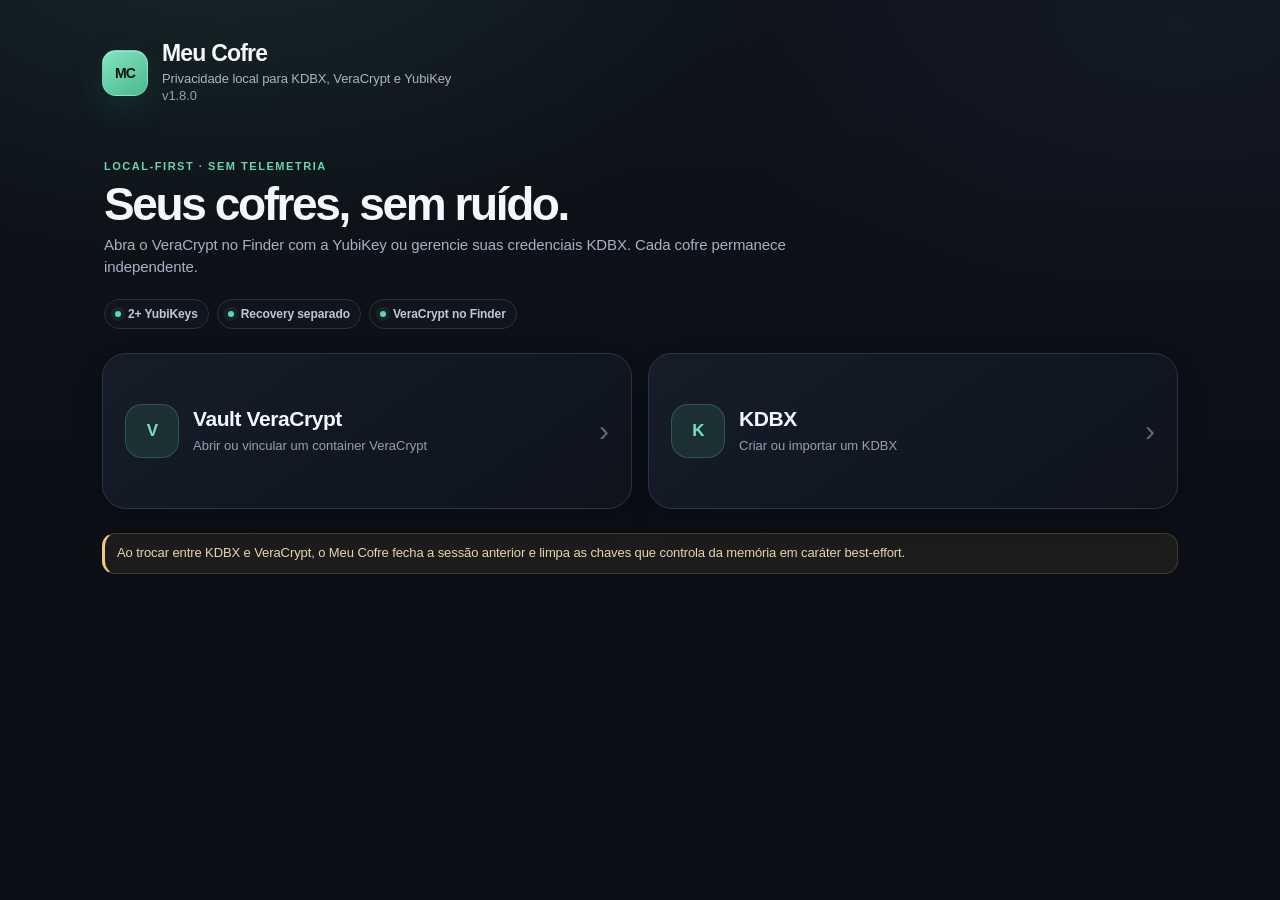
==== commit 782e6ad3: "Add files via upload" ====
--- a/index.html
+++ b/index.html
@@ -9,18 +9,18 @@
   <meta name="apple-mobile-web-app-capable" content="yes">
   <meta name="apple-mobile-web-app-status-bar-style" content="black-translucent">
   <meta name="apple-mobile-web-app-title" content="Meu Cofre">
-  <meta http-equiv="Content-Security-Policy" content="default-src 'self'; script-src 'self'; style-src 'self'; img-src 'self' data:; connect-src 'self'; font-src 'self'; object-src 'none'; base-uri 'none'; form-action 'none'; worker-src 'self'; manifest-src 'self'; media-src 'none'">
+  <meta http-equiv="Content-Security-Policy" content="default-src 'self'; script-src 'self' 'wasm-unsafe-eval'; style-src 'self'; img-src 'self' data:; connect-src 'self'; font-src 'self'; object-src 'none'; base-uri 'none'; form-action 'none'; worker-src 'self'; manifest-src 'self'; media-src 'none'">
   <title>Meu Cofre</title>
-  <link rel="manifest" href="./manifest.webmanifest?v=1.7.0">
-  <link rel="icon" href="./icon-192.png?v=1.7.0" sizes="192x192">
-  <link rel="apple-touch-icon" href="./apple-touch-icon.png?v=1.7.0">
-  <link rel="stylesheet" href="./styles.css?v=1.7.0">
+  <link rel="manifest" href="./manifest.webmanifest?v=1.8.0">
+  <link rel="icon" href="./icon-192.png?v=1.8.0" sizes="192x192">
+  <link rel="apple-touch-icon" href="./apple-touch-icon.png?v=1.8.0">
+  <link rel="stylesheet" href="./styles.css?v=1.8.0">
 </head>
 <body>
   <main class="shell">
     <div class="brand" id="public-brand">
       <div class="brand-mark" aria-hidden="true">MC</div>
-      <div class="brand-copy"><h1>Meu Cofre</h1><p>Privacidade local para KDBX, VeraCrypt e YubiKey</p><small id="public-version" class="hint">v1.7.0</small></div>
+      <div class="brand-copy"><h1>Meu Cofre</h1><p>Privacidade local para KDBX, VeraCrypt e YubiKey</p><small id="public-version" class="hint">v1.8.0</small></div>
     </div>
 
     <section id="screen-home" class="home-screen" hidden>
@@ -258,7 +258,7 @@
         <section class="view" data-view="settings">
           <div class="section"><h3>Bloqueio automático</h3><div class="card stack"><label>Por inatividade (minutos)<input id="setting-idle" type="number" min="1" max="120"></label><label>Ao deixar o app em segundo plano (segundos)<input id="setting-background" type="number" min="0" max="300"></label><label>Limpar área de transferência após (segundos)<input id="setting-clipboard" type="number" min="0" max="300"></label><button class="btn secondary" id="save-settings">Salvar configurações</button></div></div>
           <div class="section"><h3>Armazenamento</h3><div class="card stack"><button class="btn secondary" id="request-persistent">Solicitar armazenamento persistente</button><div id="persistent-status" class="hint"></div></div></div>
-          <div class="section"><h3>Sobre</h3><div class="card stack"><div class="row"><div class="row-main"><div class="row-title">Meu Cofre</div><div class="row-sub">1.7.0 · interface renovada + VeraCrypt no Finder + 2+ YubiKeys + recovery + KDBX</div></div></div><div class="security-note">Sem telemetria, sem CDN e sem servidor de senhas. A hospedagem entrega apenas o código. Um comprometimento da origem web ainda é um risco estrutural de qualquer PWA; proteja sua conta GitHub e o repositório com autenticação forte.</div></div></div>
+          <div class="section"><h3>Sobre</h3><div class="card stack"><div class="row"><div class="row-main"><div class="row-title">Meu Cofre</div><div class="row-sub">1.8.0 · compatibilidade ampliada com KeePassXC + VeraCrypt no Finder + 2+ YubiKeys + recovery</div></div></div><div class="security-note">Sem telemetria, sem CDN e sem servidor de senhas. A hospedagem entrega apenas o código. Um comprometimento da origem web ainda é um risco estrutural de qualquer PWA; proteja sua conta GitHub e o repositório com autenticação forte.</div></div></div>
         </section>
       </div>
       <nav class="bottom-nav" aria-label="Navegação"><button class="nav-btn active" data-nav="vault"><span>⌂</span>Cofre</button><button class="nav-btn" data-nav="generator"><span>✦</span>Gerador</button><button class="nav-btn" id="open-veracrypt-from-app"><span>◇</span>Volumes</button><button class="nav-btn" data-nav="security"><span>⌾</span>Segurança</button><button class="nav-btn" data-nav="settings"><span>⚙</span>Ajustes</button></nav>
@@ -269,6 +269,6 @@
 
   <div id="toast" class="toast" hidden></div>
   <div id="update-banner" class="update-banner" hidden><strong>Atualização disponível</strong><div class="hint">A nova versão só será ativada quando você confirmar.</div><div class="actions"><button class="btn small" id="apply-update">Atualizar agora</button><button class="btn ghost small" id="dismiss-update">Depois</button></div></div>
-  <script type="module" src="./app.js?v=1.7.0"></script>
+  <script type="module" src="./app.js?v=1.8.0"></script>
 </body>
 </html>
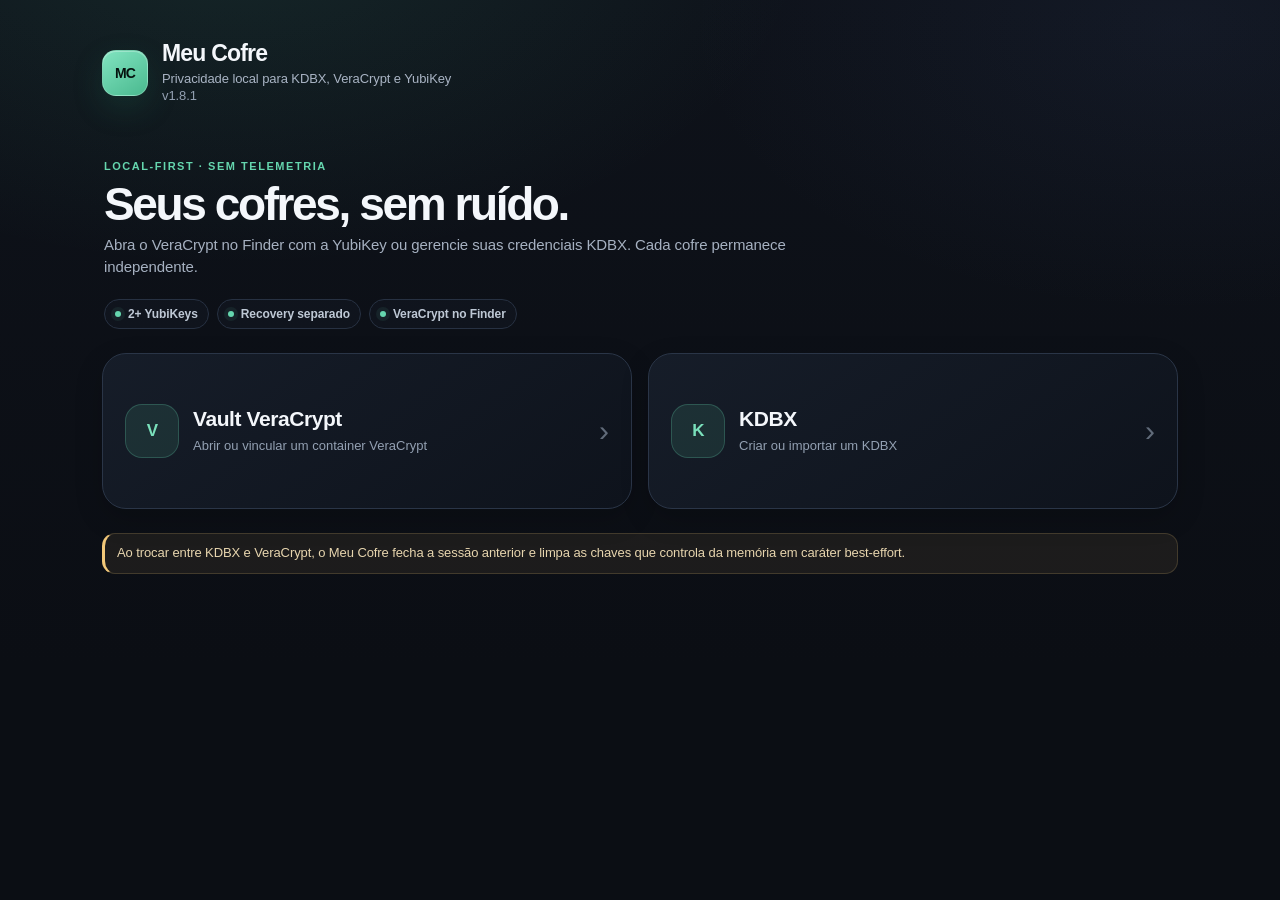
==== commit f6ed5469: "Add files via upload" ====
--- a/index.html
+++ b/index.html
@@ -11,16 +11,16 @@
   <meta name="apple-mobile-web-app-title" content="Meu Cofre">
   <meta http-equiv="Content-Security-Policy" content="default-src 'self'; script-src 'self' 'wasm-unsafe-eval'; style-src 'self'; img-src 'self' data:; connect-src 'self'; font-src 'self'; object-src 'none'; base-uri 'none'; form-action 'none'; worker-src 'self'; manifest-src 'self'; media-src 'none'">
   <title>Meu Cofre</title>
-  <link rel="manifest" href="./manifest.webmanifest?v=1.8.0">
-  <link rel="icon" href="./icon-192.png?v=1.8.0" sizes="192x192">
-  <link rel="apple-touch-icon" href="./apple-touch-icon.png?v=1.8.0">
-  <link rel="stylesheet" href="./styles.css?v=1.8.0">
+  <link rel="manifest" href="./manifest.webmanifest?v=1.8.1">
+  <link rel="icon" href="./icon-192.png?v=1.8.1" sizes="192x192">
+  <link rel="apple-touch-icon" href="./apple-touch-icon.png?v=1.8.1">
+  <link rel="stylesheet" href="./styles.css?v=1.8.1">
 </head>
 <body>
   <main class="shell">
     <div class="brand" id="public-brand">
       <div class="brand-mark" aria-hidden="true">MC</div>
-      <div class="brand-copy"><h1>Meu Cofre</h1><p>Privacidade local para KDBX, VeraCrypt e YubiKey</p><small id="public-version" class="hint">v1.8.0</small></div>
+      <div class="brand-copy"><h1>Meu Cofre</h1><p>Privacidade local para KDBX, VeraCrypt e YubiKey</p><small id="public-version" class="hint">v1.8.1</small></div>
     </div>
 
     <section id="screen-home" class="home-screen" hidden>
@@ -258,7 +258,7 @@
         <section class="view" data-view="settings">
           <div class="section"><h3>Bloqueio automático</h3><div class="card stack"><label>Por inatividade (minutos)<input id="setting-idle" type="number" min="1" max="120"></label><label>Ao deixar o app em segundo plano (segundos)<input id="setting-background" type="number" min="0" max="300"></label><label>Limpar área de transferência após (segundos)<input id="setting-clipboard" type="number" min="0" max="300"></label><button class="btn secondary" id="save-settings">Salvar configurações</button></div></div>
           <div class="section"><h3>Armazenamento</h3><div class="card stack"><button class="btn secondary" id="request-persistent">Solicitar armazenamento persistente</button><div id="persistent-status" class="hint"></div></div></div>
-          <div class="section"><h3>Sobre</h3><div class="card stack"><div class="row"><div class="row-main"><div class="row-title">Meu Cofre</div><div class="row-sub">1.8.0 · compatibilidade ampliada com KeePassXC + VeraCrypt no Finder + 2+ YubiKeys + recovery</div></div></div><div class="security-note">Sem telemetria, sem CDN e sem servidor de senhas. A hospedagem entrega apenas o código. Um comprometimento da origem web ainda é um risco estrutural de qualquer PWA; proteja sua conta GitHub e o repositório com autenticação forte.</div></div></div>
+          <div class="section"><h3>Sobre</h3><div class="card stack"><div class="row"><div class="row-main"><div class="row-title">Meu Cofre</div><div class="row-sub">1.8.1 · compatibilidade ampliada com KeePassXC + VeraCrypt no Finder + 2+ YubiKeys + recovery</div></div></div><div class="security-note">Sem telemetria, sem CDN e sem servidor de senhas. A hospedagem entrega apenas o código. Um comprometimento da origem web ainda é um risco estrutural de qualquer PWA; proteja sua conta GitHub e o repositório com autenticação forte.</div></div></div>
         </section>
       </div>
       <nav class="bottom-nav" aria-label="Navegação"><button class="nav-btn active" data-nav="vault"><span>⌂</span>Cofre</button><button class="nav-btn" data-nav="generator"><span>✦</span>Gerador</button><button class="nav-btn" id="open-veracrypt-from-app"><span>◇</span>Volumes</button><button class="nav-btn" data-nav="security"><span>⌾</span>Segurança</button><button class="nav-btn" data-nav="settings"><span>⚙</span>Ajustes</button></nav>
@@ -269,6 +269,6 @@
 
   <div id="toast" class="toast" hidden></div>
   <div id="update-banner" class="update-banner" hidden><strong>Atualização disponível</strong><div class="hint">A nova versão só será ativada quando você confirmar.</div><div class="actions"><button class="btn small" id="apply-update">Atualizar agora</button><button class="btn ghost small" id="dismiss-update">Depois</button></div></div>
-  <script type="module" src="./app.js?v=1.8.0"></script>
+  <script type="module" src="./app.js?v=1.8.1"></script>
 </body>
 </html>
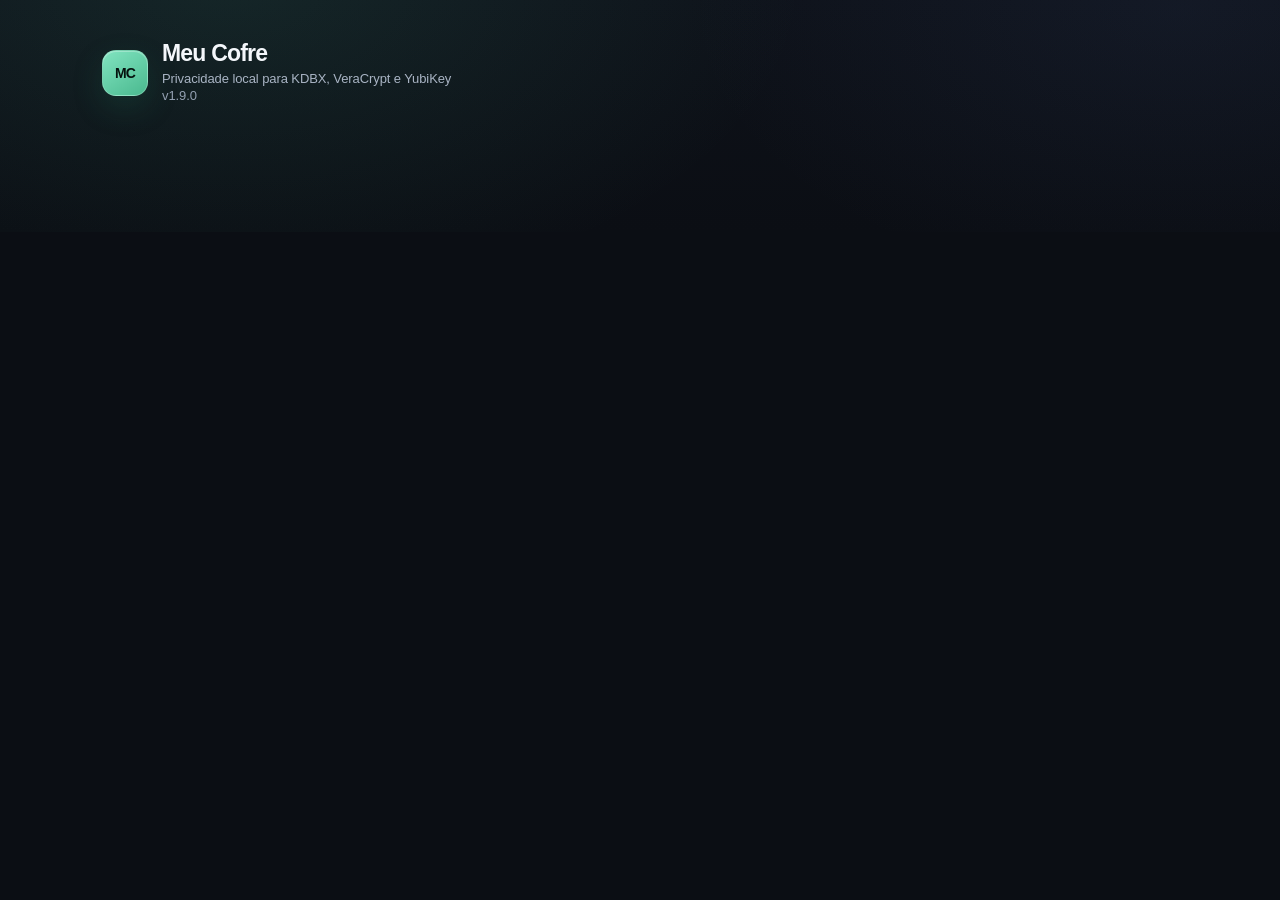
==== commit 5430f745: "Add files via upload" ====
--- a/index.html
+++ b/index.html
@@ -11,16 +11,16 @@
   <meta name="apple-mobile-web-app-title" content="Meu Cofre">
   <meta http-equiv="Content-Security-Policy" content="default-src 'self'; script-src 'self' 'wasm-unsafe-eval'; style-src 'self'; img-src 'self' data:; connect-src 'self'; font-src 'self'; object-src 'none'; base-uri 'none'; form-action 'none'; worker-src 'self'; manifest-src 'self'; media-src 'none'">
   <title>Meu Cofre</title>
-  <link rel="manifest" href="./manifest.webmanifest?v=1.8.1">
-  <link rel="icon" href="./icon-192.png?v=1.8.1" sizes="192x192">
-  <link rel="apple-touch-icon" href="./apple-touch-icon.png?v=1.8.1">
-  <link rel="stylesheet" href="./styles.css?v=1.8.1">
+  <link rel="manifest" href="./manifest.webmanifest?v=1.9.0">
+  <link rel="icon" href="./icon-192.png?v=1.9.0" sizes="192x192">
+  <link rel="apple-touch-icon" href="./apple-touch-icon.png?v=1.9.0">
+  <link rel="stylesheet" href="./styles.css?v=1.9.0">
 </head>
 <body>
   <main class="shell">
     <div class="brand" id="public-brand">
       <div class="brand-mark" aria-hidden="true">MC</div>
-      <div class="brand-copy"><h1>Meu Cofre</h1><p>Privacidade local para KDBX, VeraCrypt e YubiKey</p><small id="public-version" class="hint">v1.8.1</small></div>
+      <div class="brand-copy"><h1>Meu Cofre</h1><p>Privacidade local para KDBX, VeraCrypt e YubiKey</p><small id="public-version" class="hint">v1.9.0</small></div>
     </div>
 
     <section id="screen-home" class="home-screen" hidden>
@@ -240,8 +240,17 @@
       <div class="app-scroll" id="app-scroll">
         <header class="topbar"><div class="title"><h2 id="app-vault-name">Meu Cofre</h2><small id="app-count">0 itens</small></div><button class="btn ghost small" id="app-home-btn">Início</button><button class="btn ghost small" id="lock-btn">Bloquear</button></header>
         <section class="view active" data-view="vault">
-          <input class="search" id="search" type="search" placeholder="Buscar por título, usuário, site ou tag" autocomplete="off" autocapitalize="none">
-          <div id="entry-list" class="entry-list"></div><button class="fab" id="add-entry" aria-label="Adicionar item">+</button>
+          <div class="vault-layout">
+            <aside class="group-panel" aria-label="Pastas do KDBX">
+              <div class="group-panel-head"><div><strong>Pastas</strong><small id="group-context">Estrutura KeePassXC</small></div><button class="icon-btn subtle" id="add-group" type="button" aria-label="Nova pasta" title="Nova pasta">+</button></div>
+              <button class="group-all active" id="group-all" type="button"><span>Todos os itens</span><small id="group-all-count">0</small></button>
+              <div id="group-tree" class="group-tree"></div>
+            </aside>
+            <div class="entry-pane">
+              <div class="entry-toolbar"><input class="search" id="search" type="search" placeholder="Buscar na pasta atual" autocomplete="off" autocapitalize="none"><button class="btn ghost small" id="edit-current-group" type="button" hidden>Editar pasta</button></div>
+              <div id="entry-list" class="entry-list"></div><button class="fab" id="add-entry" aria-label="Adicionar item">+</button>
+            </div>
+          </div>
         </section>
         <section class="view" data-view="generator">
           <div class="section"><h3>Gerador de senha</h3><div class="card stack"><div id="generated-password" class="generated" aria-live="polite"></div><div class="grid-2"><label>Comprimento<input id="gen-length" type="number" min="8" max="128" value="24"></label><div class="checkbox-row"><label><input id="gen-lower" type="checkbox" checked> a-z</label><label><input id="gen-upper" type="checkbox" checked> A-Z</label><label><input id="gen-digits" type="checkbox" checked> 0-9</label><label><input id="gen-symbols" type="checkbox" checked> símbolos</label></div></div><div class="actions"><button class="btn" id="generate-btn">Gerar</button><button class="btn secondary" id="copy-generated">Copiar</button></div></div></div>
@@ -258,17 +267,19 @@
         <section class="view" data-view="settings">
           <div class="section"><h3>Bloqueio automático</h3><div class="card stack"><label>Por inatividade (minutos)<input id="setting-idle" type="number" min="1" max="120"></label><label>Ao deixar o app em segundo plano (segundos)<input id="setting-background" type="number" min="0" max="300"></label><label>Limpar área de transferência após (segundos)<input id="setting-clipboard" type="number" min="0" max="300"></label><button class="btn secondary" id="save-settings">Salvar configurações</button></div></div>
           <div class="section"><h3>Armazenamento</h3><div class="card stack"><button class="btn secondary" id="request-persistent">Solicitar armazenamento persistente</button><div id="persistent-status" class="hint"></div></div></div>
-          <div class="section"><h3>Sobre</h3><div class="card stack"><div class="row"><div class="row-main"><div class="row-title">Meu Cofre</div><div class="row-sub">1.8.1 · compatibilidade ampliada com KeePassXC + VeraCrypt no Finder + 2+ YubiKeys + recovery</div></div></div><div class="security-note">Sem telemetria, sem CDN e sem servidor de senhas. A hospedagem entrega apenas o código. Um comprometimento da origem web ainda é um risco estrutural de qualquer PWA; proteja sua conta GitHub e o repositório com autenticação forte.</div></div></div>
+          <div class="section"><h3>Sobre</h3><div class="card stack"><div class="row"><div class="row-main"><div class="row-title">Meu Cofre</div><div class="row-sub">1.9.0 · grupos KeePassXC preservados + edição KDBX nativa + VeraCrypt no Finder + 2+ YubiKeys + recovery</div></div></div><div class="security-note">Sem telemetria, sem CDN e sem servidor de senhas. A hospedagem entrega apenas o código. Um comprometimento da origem web ainda é um risco estrutural de qualquer PWA; proteja sua conta GitHub e o repositório com autenticação forte.</div></div></div>
         </section>
       </div>
       <nav class="bottom-nav" aria-label="Navegação"><button class="nav-btn active" data-nav="vault"><span>⌂</span>Cofre</button><button class="nav-btn" data-nav="generator"><span>✦</span>Gerador</button><button class="nav-btn" id="open-veracrypt-from-app"><span>◇</span>Volumes</button><button class="nav-btn" data-nav="security"><span>⌾</span>Segurança</button><button class="nav-btn" data-nav="settings"><span>⚙</span>Ajustes</button></nav>
     </section>
   </main>
 
-  <div id="entry-modal" class="modal-backdrop" hidden><div class="modal" role="dialog" aria-modal="true" aria-labelledby="entry-modal-title"><div class="modal-head"><h3 id="entry-modal-title">Novo item</h3><button class="icon-btn" id="entry-close" aria-label="Fechar">×</button></div><form id="entry-form" class="stack"><input id="entry-id" type="hidden"><label>Título<input id="entry-title" required maxlength="160" autocomplete="off"></label><label>Usuário / e-mail<input id="entry-username" maxlength="320" autocomplete="off" autocapitalize="none" spellcheck="false"></label><label>Senha<div class="password-wrap"><input id="entry-password" type="password" autocomplete="off" autocapitalize="none" spellcheck="false"><button type="button" class="btn secondary small" id="entry-show-password">Mostrar</button><button type="button" class="btn secondary small" id="entry-generate-password">Gerar</button></div></label><label>Site / URL<input id="entry-url" inputmode="url" autocomplete="off" autocapitalize="none" spellcheck="false"></label><label>Tags<input id="entry-tags" placeholder="trabalho, banco, pessoal" autocomplete="off"></label><label>Segredo TOTP (Base32)<input id="entry-totp" autocomplete="off" autocapitalize="characters" spellcheck="false"></label><div id="entry-totp-box" class="totp-box" hidden><div><div class="hint">Código atual</div><div id="entry-totp-code" class="totp-code">------</div></div><div id="entry-totp-remaining" class="pill"></div><button type="button" class="btn secondary small" id="entry-copy-totp">Copiar</button></div><label>Notas<textarea id="entry-notes" autocomplete="off" spellcheck="false"></textarea></label><label class="checkbox-label"><input id="entry-favorite" type="checkbox"> Favorito</label><div class="actions"><button type="submit" class="btn">Salvar</button><button type="button" class="btn danger" id="entry-delete" hidden>Excluir</button></div><div class="actions" id="entry-quick-actions" hidden><button type="button" class="btn secondary" id="entry-copy-user">Copiar usuário</button><button type="button" class="btn secondary" id="entry-copy-pass">Copiar senha</button><button type="button" class="btn secondary" id="entry-open-url">Abrir site</button></div></form></div></div>
+  <div id="entry-modal" class="modal-backdrop" hidden><div class="modal" role="dialog" aria-modal="true" aria-labelledby="entry-modal-title"><div class="modal-head"><h3 id="entry-modal-title">Novo item</h3><button class="icon-btn" id="entry-close" aria-label="Fechar">×</button></div><form id="entry-form" class="stack"><input id="entry-id" type="hidden"><label>Pasta<select id="entry-group"></select></label><label>Título<input id="entry-title" required maxlength="160" autocomplete="off"></label><label>Usuário / e-mail<input id="entry-username" maxlength="320" autocomplete="off" autocapitalize="none" spellcheck="false"></label><label>Senha<div class="password-wrap"><input id="entry-password" type="password" autocomplete="off" autocapitalize="none" spellcheck="false"><button type="button" class="btn secondary small" id="entry-show-password">Mostrar</button><button type="button" class="btn secondary small" id="entry-generate-password">Gerar</button></div></label><label>Site / URL<input id="entry-url" inputmode="url" autocomplete="off" autocapitalize="none" spellcheck="false"></label><label>Tags<input id="entry-tags" placeholder="trabalho, banco, pessoal" autocomplete="off"></label><label>Segredo TOTP (Base32)<input id="entry-totp" autocomplete="off" autocapitalize="characters" spellcheck="false"></label><div id="entry-totp-box" class="totp-box" hidden><div><div class="hint">Código atual</div><div id="entry-totp-code" class="totp-code">------</div></div><div id="entry-totp-remaining" class="pill"></div><button type="button" class="btn secondary small" id="entry-copy-totp">Copiar</button></div><label>Notas<textarea id="entry-notes" autocomplete="off" spellcheck="false"></textarea></label><label class="checkbox-label"><input id="entry-favorite" type="checkbox"> Favorito</label><div class="actions"><button type="submit" class="btn">Salvar</button><button type="button" class="btn danger" id="entry-delete" hidden>Excluir</button></div><div class="actions" id="entry-quick-actions" hidden><button type="button" class="btn secondary" id="entry-copy-user">Copiar usuário</button><button type="button" class="btn secondary" id="entry-copy-pass">Copiar senha</button><button type="button" class="btn secondary" id="entry-open-url">Abrir site</button></div></form></div></div>
+
+  <div id="group-modal" class="modal-backdrop" hidden><div class="modal compact-modal" role="dialog" aria-modal="true" aria-labelledby="group-modal-title"><div class="modal-head"><h3 id="group-modal-title">Nova pasta</h3><button class="icon-btn" id="group-close" aria-label="Fechar">×</button></div><form id="group-form" class="stack"><label>Nome da pasta<input id="group-name" required maxlength="160" autocomplete="off"></label><label>Pasta superior<select id="group-parent"></select></label><div class="actions"><button type="submit" class="btn">Salvar</button><button type="button" class="btn danger" id="group-delete" hidden>Excluir pasta</button></div><p class="hint">A hierarquia é gravada no próprio KDBX. Campos avançados do grupo que o Meu Cofre não edita permanecem preservados.</p></form></div></div>
 
   <div id="toast" class="toast" hidden></div>
   <div id="update-banner" class="update-banner" hidden><strong>Atualização disponível</strong><div class="hint">A nova versão só será ativada quando você confirmar.</div><div class="actions"><button class="btn small" id="apply-update">Atualizar agora</button><button class="btn ghost small" id="dismiss-update">Depois</button></div></div>
-  <script type="module" src="./app.js?v=1.8.1"></script>
+  <script type="module" src="./app.js?v=1.9.0"></script>
 </body>
 </html>
--- a/styles.css
+++ b/styles.css
@@ -362,3 +362,41 @@
   .linked-profile-card { padding:15px; }
   .linked-profile-card .actions { grid-template-columns:1fr; }
 }
+
+/* v1.9.0 — árvore de grupos KeePassXC preservada e editável */
+.vault-layout { display:grid; grid-template-columns:230px minmax(0,1fr); gap:16px; align-items:start; }
+.group-panel { position:sticky; top:76px; display:grid; gap:7px; padding:12px; border:1px solid var(--line); border-radius:18px; background:rgba(15,20,29,.88); box-shadow:var(--shadow-soft); max-height:calc(100dvh - 140px); overflow:auto; }
+.group-panel-head { display:flex; align-items:center; justify-content:space-between; gap:10px; padding:3px 3px 8px; }
+.group-panel-head > div { display:grid; gap:2px; min-width:0; }
+.group-panel-head strong { font-size:14px; }
+.group-panel-head small { color:var(--muted); font-size:11px; white-space:nowrap; overflow:hidden; text-overflow:ellipsis; max-width:165px; }
+.icon-btn.subtle { width:32px; height:32px; border-radius:10px; background:#161d29; color:var(--accent); font-size:20px; }
+.group-all,.group-node { width:100%; border:0; display:grid; grid-template-columns:minmax(0,1fr) auto; align-items:center; gap:8px; min-height:38px; padding:8px 10px; border-radius:11px; color:#b7c1ce; background:transparent; text-align:left; cursor:pointer; }
+.group-node { grid-template-columns:16px minmax(0,1fr) auto; padding-left:calc(9px + (var(--depth,0) * 15px)); }
+.group-all:hover,.group-node:hover { background:rgba(255,255,255,.035); color:#e7edf4; }
+.group-all.active,.group-node.active { background:rgba(101,214,174,.105); color:#ddf7ed; box-shadow:inset 0 0 0 1px rgba(101,214,174,.12); }
+.group-all span,.group-name { overflow:hidden; text-overflow:ellipsis; white-space:nowrap; font-size:13px; font-weight:650; }
+.group-all small,.group-node small { color:#778397; font-size:11px; }
+.group-folder { color:#7c8a9d; font-size:11px; }
+.group-node.active .group-folder { color:var(--accent); }
+.entry-pane { min-width:0; position:relative; }
+.entry-toolbar { display:flex; align-items:center; gap:10px; }
+.entry-toolbar .search { flex:1; min-width:0; }
+.entry-toolbar .btn { margin:6px 0 16px; flex:0 0 auto; }
+.compact-modal { width:min(520px,100%); }
+#entry-group { color:#dce4ee; }
+#screen-app .bottom-nav { grid-template-columns:repeat(5,1fr); }
+@media (max-width: 760px) {
+  .vault-layout { grid-template-columns:1fr; gap:10px; }
+  .group-panel { position:relative; top:auto; max-height:190px; border-radius:15px; padding:9px; }
+  .group-panel-head { padding-bottom:4px; }
+  .group-tree { display:grid; grid-template-columns:repeat(2,minmax(0,1fr)); gap:3px; }
+  .group-node { padding-left:calc(8px + (var(--depth,0) * 8px)); }
+  .entry-toolbar { align-items:stretch; }
+}
+@media (max-width: 460px) {
+  .group-tree { grid-template-columns:1fr; }
+  .entry-toolbar { display:grid; grid-template-columns:1fr auto; }
+  .entry-toolbar .search { margin-bottom:10px; }
+  .entry-toolbar .btn { margin-bottom:10px; }
+}
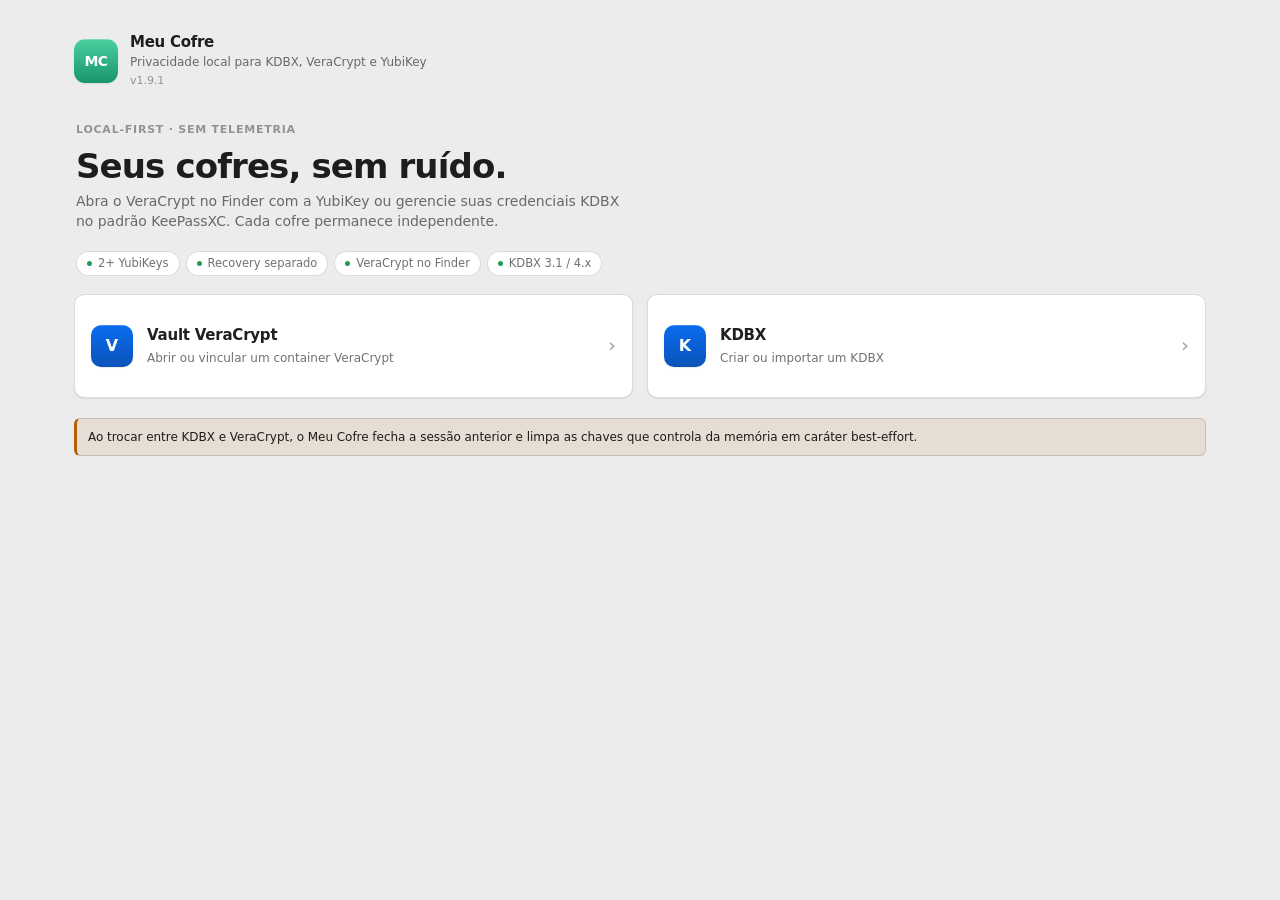
==== commit 337704e5: "Add files via upload" ====
--- a/index.html
+++ b/index.html
@@ -3,32 +3,37 @@
 <head>
   <meta charset="utf-8">
   <meta name="viewport" content="width=device-width,initial-scale=1,viewport-fit=cover">
-  <meta name="theme-color" content="#0b0e14">
+  <meta name="color-scheme" content="light dark">
+  <meta name="theme-color" content="#f4f4f6" media="(prefers-color-scheme: light)">
+  <meta name="theme-color" content="#1e1e1e" media="(prefers-color-scheme: dark)">
   <meta name="referrer" content="no-referrer">
   <meta name="robots" content="noindex,nofollow,noarchive">
+  <meta name="mobile-web-app-capable" content="yes">
   <meta name="apple-mobile-web-app-capable" content="yes">
-  <meta name="apple-mobile-web-app-status-bar-style" content="black-translucent">
+  <meta name="apple-mobile-web-app-status-bar-style" content="default">
   <meta name="apple-mobile-web-app-title" content="Meu Cofre">
+  <meta name="format-detection" content="telephone=no,date=no,address=no,email=no">
   <meta http-equiv="Content-Security-Policy" content="default-src 'self'; script-src 'self' 'wasm-unsafe-eval'; style-src 'self'; img-src 'self' data:; connect-src 'self'; font-src 'self'; object-src 'none'; base-uri 'none'; form-action 'none'; worker-src 'self'; manifest-src 'self'; media-src 'none'">
   <title>Meu Cofre</title>
-  <link rel="manifest" href="./manifest.webmanifest?v=1.9.0">
-  <link rel="icon" href="./icon-192.png?v=1.9.0" sizes="192x192">
-  <link rel="apple-touch-icon" href="./apple-touch-icon.png?v=1.9.0">
-  <link rel="stylesheet" href="./styles.css?v=1.9.0">
+  <link rel="manifest" href="./manifest.webmanifest?v=1.9.1">
+  <link rel="icon" href="./icon-192.png?v=1.9.1" sizes="192x192">
+  <link rel="apple-touch-icon" href="./apple-touch-icon.png?v=1.9.1">
+  <link rel="stylesheet" href="./styles.css?v=1.9.1">
+  <script src="./appearance.js?v=1.9.1"></script>
 </head>
 <body>
-  <main class="shell">
+  <main class="shell" id="public-shell">
     <div class="brand" id="public-brand">
       <div class="brand-mark" aria-hidden="true">MC</div>
-      <div class="brand-copy"><h1>Meu Cofre</h1><p>Privacidade local para KDBX, VeraCrypt e YubiKey</p><small id="public-version" class="hint">v1.9.0</small></div>
+      <div class="brand-copy"><h1>Meu Cofre</h1><p>Privacidade local para KDBX, VeraCrypt e YubiKey</p><small id="public-version" class="hint">v1.9.1</small></div>
     </div>
 
     <section id="screen-home" class="home-screen" hidden>
       <div class="home-copy">
-        <div class="eyebrow">LOCAL-FIRST · SEM TELEMETRIA</div>
+        <div class="eyebrow">Local-first · sem telemetria</div>
         <h2 class="screen-title">Seus cofres, sem ruído.</h2>
-        <p class="screen-subtitle">Abra o VeraCrypt no Finder com a YubiKey ou gerencie suas credenciais KDBX. Cada cofre permanece independente.</p>
-        <div class="trust-strip" aria-label="Recursos de segurança"><span>2+ YubiKeys</span><span>Recovery separado</span><span>VeraCrypt no Finder</span></div>
+        <p class="screen-subtitle">Abra o VeraCrypt no Finder com a YubiKey ou gerencie suas credenciais KDBX no padrão KeePassXC. Cada cofre permanece independente.</p>
+        <div class="trust-strip" aria-label="Recursos de segurança"><span>2+ YubiKeys</span><span>Recovery separado</span><span>VeraCrypt no Finder</span><span>KDBX 3.1 / 4.x</span></div>
       </div>
       <div class="launcher-grid">
         <button type="button" class="launcher-card" id="home-open-veracrypt">
@@ -45,143 +50,8 @@
       <div class="security-note home-note">Ao trocar entre KDBX e VeraCrypt, o Meu Cofre fecha a sessão anterior e limpa as chaves que controla da memória em caráter best-effort.</div>
     </section>
 
-    <section id="screen-veracrypt" class="standalone-screen" hidden>
-      <header class="standalone-topbar">
-        <button type="button" class="btn ghost small" id="vc-home-btn">← Início</button>
-        <div class="standalone-title"><h2>Vault VeraCrypt</h2><small>Vaults vinculados · FIDO2 · recovery · headers · ferramentas macOS</small></div>
-      </header>
-      <div class="standalone-scroll" id="vc-standalone-scroll">
-          <div class="section"><h3>Meus vaults VeraCrypt</h3>
-            <div class="card stack">
-              <div class="linked-toolbar"><div><strong id="vc-linked-count">0 vaults vinculados</strong><div class="hint">Use o mesmo container criado no VeraCrypt oficial do Mac. As credenciais ficam cifradas e podem ser liberadas por qualquer YubiKey cadastrada ou pela senha de recuperação.</div></div></div>
-              <div class="actions"><button class="btn" id="vc-linked-new">Vincular vault existente</button><button class="btn secondary" id="vc-linked-import">Importar .vcprofile</button></div>
-              <input type="file" id="vc-linked-import-file" accept=".vcprofile,application/json" hidden>
-              <input type="file" id="vc-linked-container-file" hidden>
-              <div id="vc-linked-list" class="linked-profile-list"></div>
-            </div>
-          </div>
-          <div class="section" id="vc-link-wizard" hidden><h3>Vincular vault existente</h3>
-            <div class="card stack">
-              <div class="security-note">O Meu Cofre primeiro testa as credenciais no próprio container. Só depois cadastra a YubiKey e grava um perfil cifrado. O container não é modificado.</div>
-              <label>Nome do vault<input id="vc-link-name" maxlength="100" autocomplete="off" placeholder="Ex.: Documentos"></label>
-              <button class="btn secondary" id="vc-link-choose-file">Selecionar container VeraCrypt</button>
-              <input type="file" id="vc-link-file" hidden>
-              <div id="vc-link-file-info" class="hint">Nenhum container selecionado.</div>
-              <label>Senha atual do VeraCrypt<input id="vc-link-password" type="password" autocomplete="off" autocapitalize="none" spellcheck="false"><span class="hint">Pode ficar vazia se o volume usa somente keyfile.</span></label>
-              <div class="grid-2">
-                <label>PIM<input id="vc-link-pim" type="number" min="0" max="20000" value="0" inputmode="numeric"></label>
-                <label>KDF<select id="vc-link-kdf"><option value="auto">Automático (SHA-512 / SHA-256)</option><option value="SHA-512">PBKDF2 SHA-512</option><option value="SHA-256">PBKDF2 SHA-256</option></select></label>
-              </div>
-              <label>Tipo de volume<select id="vc-link-volume-type"><option value="normal">Volume normal</option><option value="hidden">Volume oculto</option></select></label>
-              <button class="btn ghost" id="vc-link-choose-keyfiles">Adicionar keyfile(s) atuais</button>
-              <input type="file" id="vc-link-keyfiles" multiple hidden>
-              <div id="vc-link-keyfile-info" class="hint">Sem keyfiles.</div>
-              <div class="security-note">Se o volume atual usa o objeto PIV 5FC103, selecione aqui a cópia canônica de 64 bytes do keyfile. O arquivo será processado e guardado somente dentro do pacote cifrado do perfil.</div>
-              <label>Senha de recuperação do perfil<input id="vc-link-recovery" type="password" autocomplete="new-password" autocapitalize="none" spellcheck="false"></label>
-              <label>Repetir senha de recuperação<input id="vc-link-recovery2" type="password" autocomplete="new-password" autocapitalize="none" spellcheck="false"></label>
-              <div class="actions"><button class="btn" id="vc-link-create">Testar e cadastrar YubiKey 1</button><button class="btn ghost" id="vc-link-cancel">Cancelar</button></div>
-            </div>
-          </div>
-          <div class="section"><h3>Gerar novo keyfile FIDO2</h3>
-            <div class="card stack">
-              <div class="security-note">Modo opcional para criar um keyfile novo de 64 bytes. Para um vault que já existe no Mac, prefira “Vincular vault existente” acima; assim você não altera o container nem suas credenciais atuais.</div>
-              <div id="vc-fido-empty" class="stack">
-                <p class="hint">Crie a configuração usando a primeira YubiKey e uma senha independente para o cofre de recuperação. Depois cadastre a segunda YubiKey.</p>
-                <label>Senha do cofre de recuperação<input id="vc-fido-new-recovery" type="password" autocomplete="new-password" autocapitalize="none" spellcheck="false"></label>
-                <label>Repetir senha de recuperação<input id="vc-fido-new-recovery2" type="password" autocomplete="new-password" autocapitalize="none" spellcheck="false"></label>
-                <button class="btn" id="vc-fido-create">Criar chave VeraCrypt e cadastrar YubiKey 1</button>
-              </div>
-              <div id="vc-fido-configured" class="stack" hidden>
-                <div id="vc-fido-summary" class="hint"></div>
-                <label>YubiKey para usar<select id="vc-fido-slot"></select></label>
-                <div class="actions"><button class="btn" id="vc-fido-open">Abrir container com YubiKey</button><button class="btn secondary" id="vc-fido-add-key">Adicionar outra YubiKey</button></div>
-                <button class="btn secondary" id="vc-fido-export-recovery">Exportar cofre de recuperação por senha</button>
-                <button class="btn danger" id="vc-fido-export-keyfile">Exportar keyfile bruto de 64 bytes</button>
-                <p class="hint">O keyfile bruto serve para configurar o volume no VeraCrypt oficial. Ele substitui a YubiKey enquanto existir; mantenha-o somente pelo tempo necessário e use uma cópia do volume no primeiro teste.</p>
-                <button class="btn ghost" id="vc-fido-reset">Remover configuração FIDO2 deste iPhone</button>
-              </div>
-              <details class="recovery-details"><summary>Recuperação por senha</summary><div class="recovery-body stack">
-                <label>Senha do cofre de recuperação<input id="vc-fido-recovery-password" type="password" autocomplete="current-password" autocapitalize="none" spellcheck="false"></label>
-                <button class="btn secondary" id="vc-fido-open-recovery">Abrir container usando backup por senha</button>
-                <button class="btn ghost" id="vc-fido-import-recovery">Importar arquivo .vcrecovery</button>
-                <input type="file" id="vc-fido-recovery-file" accept=".vcrecovery,application/json" hidden>
-                <div id="vc-fido-import-status" class="hint"></div>
-                <button class="btn secondary" id="vc-fido-restore-profile" hidden>Restaurar FIDO2 a partir deste backup</button>
-              </div></details>
-            </div>
-          </div>
-          <div class="section"><h3>VeraCrypt — senha/keyfiles tradicionais</h3>
-            <div class="card stack">
-              <div class="security-note">Leitor local de containers VeraCrypt. A senha e os keyfiles são usados somente em memória e não são gravados no Meu Cofre.</div>
-              <button class="btn secondary" id="vc-choose-file">Selecionar container</button>
-              <input type="file" id="vc-file" hidden>
-              <div id="vc-file-info" class="hint">Nenhum container selecionado.</div>
-              <label>Senha do volume<input id="vc-password" type="password" autocomplete="off" autocapitalize="none" spellcheck="false"></label>
-              <div class="grid-2">
-                <label>PIM<input id="vc-pim" type="number" min="0" max="20000" value="0" inputmode="numeric"></label>
-                <label>KDF
-                  <select id="vc-kdf"><option value="auto">Automático (SHA-512 / SHA-256)</option><option value="SHA-512">PBKDF2 SHA-512</option><option value="SHA-256">PBKDF2 SHA-256</option></select>
-                </label>
-              </div>
-              <label>Tipo de volume<select id="vc-volume-type"><option value="normal">Volume normal</option><option value="hidden">Volume oculto</option></select></label>
-              <button class="btn ghost" id="vc-choose-keyfiles">Adicionar keyfile(s)</button>
-              <input type="file" id="vc-keyfiles" multiple hidden>
-              <div id="vc-keyfile-info" class="hint">Sem keyfiles.</div><p class="hint">Se seu volume usa o keyfile da YubiKey PIV 5FC103, você pode selecionar aqui a cópia de backup de 64 bytes do Cardholder. O iPhone não acessa o PIV diretamente nesta PWA.</p>
-              <button class="btn" id="vc-open">Abrir container</button>
-              <div id="vc-status" class="hint" role="status"></div>
-            </div>
-          </div>
-          <div id="vc-open-area" hidden>
-            <div class="section"><h3>Volume aberto</h3><div class="card stack"><div id="vc-metadata" class="status-grid"></div><button class="btn danger" id="vc-close">Fechar e apagar chaves da memória</button></div></div>
-            <div class="section" id="vc-browser-section"><h3>Arquivos</h3><div class="card stack"><div class="vc-browser-head"><button class="btn ghost small" id="vc-back" hidden>Voltar</button><div id="vc-path" class="vc-path">Raiz</div></div><div id="vc-files" class="vc-files"></div><p class="hint">Navegação local em modo leitura no iPhone. Para escrita completa e filesystems do macOS, use o helper oficial abaixo.</p></div></div>
-          </div>
-          <div class="section"><h3>Ferramentas de cabeçalho e credenciais</h3>
-            <div class="card stack">
-              <div class="security-note">Estas operações nunca alteram o arquivo original no navegador. O Meu Cofre gera uma nova cópia do container. Teste a nova cópia antes de excluir qualquer arquivo anterior.</div>
-              <details class="recovery-details"><summary>Alterar senha, PIM, KDF ou keyfiles</summary><div class="recovery-body stack">
-                <p class="hint">Use como credenciais atuais os campos da seção “senha/keyfiles tradicionais” acima. O cabeçalho primário e o backup embutido serão recriptografados; os dados do volume não são recriptografados.</p>
-                <label>Nova senha<input id="vc-new-password" type="password" autocomplete="new-password" autocapitalize="none" spellcheck="false"><span class="hint">Pode ficar vazia se o novo acesso for somente por keyfile.</span></label>
-                <label>Repetir nova senha<input id="vc-new-password2" type="password" autocomplete="new-password" autocapitalize="none" spellcheck="false"></label>
-                <div class="grid-2">
-                  <label>Novo PIM<input id="vc-new-pim" type="number" min="0" max="20000" value="0" inputmode="numeric"></label>
-                  <label>Novo KDF<select id="vc-new-kdf"><option value="same">Manter KDF atual</option><option value="SHA-512">PBKDF2 SHA-512</option><option value="SHA-256">PBKDF2 SHA-256</option></select></label>
-                </div>
-                <label>Keyfiles novos<select id="vc-new-keyfile-mode"><option value="keep">Manter os keyfiles atuais</option><option value="none">Remover todos os keyfiles</option><option value="replace">Substituir pelos arquivos abaixo</option></select></label>
-                <button class="btn ghost" id="vc-new-choose-keyfiles">Selecionar novos keyfile(s)</button>
-                <input type="file" id="vc-new-keyfiles" multiple hidden>
-                <div id="vc-new-keyfile-info" class="hint">Nenhum novo keyfile selecionado.</div>
-                <button class="btn" id="vc-change-credentials">Gerar cópia com novas credenciais</button>
-              </div></details>
-              <div class="actions"><button class="btn secondary" id="vc-header-backup">Exportar backup de headers</button><button class="btn secondary" id="vc-header-restore">Restaurar backup em uma cópia</button></div>
-              <input type="file" id="vc-header-restore-file" accept=".vcheader,application/octet-stream" hidden>
-              <button class="btn ghost" id="vc-repair-header">Reparar cabeçalho primário usando o backup embutido</button>
-              <div id="vc-advanced-status" class="hint"></div>
-            </div>
-          </div>
-          <div class="section"><h3>Gerador de keyfile</h3>
-            <div class="card stack">
-              <div class="grid-2"><label>Tamanho<select id="vc-keygen-size"><option value="64">64 bytes</option><option value="128">128 bytes</option><option value="256">256 bytes</option><option value="512">512 bytes</option><option value="1024">1024 bytes</option></select></label><div class="hint">Conteúdo gerado por <code>crypto.getRandomValues</code>. O arquivo é o segredo; o SHA-256 serve apenas para conferir cópias.</div></div>
-              <button class="btn secondary" id="vc-keygen">Gerar e baixar keyfile</button>
-              <div id="vc-keygen-status" class="hint"></div>
-            </div>
-          </div>
-          <div class="section"><h3>Integração macOS</h3>
-            <div class="card stack">
-              <div class="security-note">A v1.6 integra o vault vinculado ao VeraCrypt oficial. A YubiKey libera senha/PIM/keyfiles no navegador, que são colocados em um pacote temporário cifrado para a chave pública do seu Mac. O helper local descriptografa esse pacote, cria os keyfiles somente em RAM e envia a senha ao VeraCrypt por <code>--stdin</code>; a senha não é passada na linha de comando.</div>
-              <a class="btn secondary helper-link" href="./MeuCofre-VeraCrypt-macOS.command" download>Baixar / atualizar helper macOS</a>
-              <button class="btn secondary" id="vc-mac-pair">Importar pareamento do Mac (.mcpair)</button>
-              <input type="file" id="vc-mac-pair-file" accept=".mcpair,.pem,text/plain,application/json" hidden>
-              <div id="vc-mac-pairing-status" class="hint">Helper ainda não pareado.</div>
-              <button class="btn ghost" id="vc-mac-unpair" disabled>Remover pareamento deste navegador</button>
-              <p class="hint">Na primeira execução do helper: botão direito → Abrir. Ele instala “MeuCofre VeraCrypt Helper.app” em <code>~/Applications</code>, cria uma chave RSA-4096 local e grava em Downloads apenas a chave pública <code>MeuCofre-VeraCrypt-macOS.mcpair</code>. Importe esse arquivo acima. Depois use “Montar no VeraCrypt (Mac)” no cartão do vault.</p>
-            </div>
-          </div>
-          <div class="section"><div class="card"><p class="hint">No iPhone o leitor interno continua limitado aos formatos já suportados. No Mac, a montagem FIDO2 passa a ser feita pelo VeraCrypt oficial, com leitura e escrita normais no Finder. O helper só aceita pacotes autenticados, com validade curta, e verifica tamanho + fingerprint do header antes de montar o container.</p></div></div>
-      </div>
-    </section>
-
     <section id="screen-setup" hidden>
-      <button type="button" class="btn ghost small public-back" id="setup-home-btn">← Início</button>
+      <button type="button" class="btn ghost small public-back" id="setup-home-btn">‹ Início</button>
       <div class="card stack">
         <div><h2 class="screen-title">Criar cofre KDBX</h2><p class="screen-subtitle">Escolha como o banco será protegido. O arquivo KDBX é o backup canônico.</p></div>
         <label>Nome do cofre<input id="setup-name" value="Meu Cofre" autocomplete="off" maxlength="80"></label>
@@ -192,23 +62,31 @@
             <option value="password-yubikey">Senha + YubiKey (dois fatores)</option>
           </select>
         </label>
+        <label>Derivação de chave (KDF)
+          <select id="setup-kdf">
+            <option value="argon2id">Argon2id — padrão do KeePassXC (recomendado)</option>
+            <option value="argon2d">Argon2d — padrão do KeePass 2.x</option>
+            <option value="aes">AES-KDF — máxima compatibilidade com KeePass antigo</option>
+          </select>
+          <span class="hint">Argon2 exige KDBX 4. Aplicativos KeePass/KeePassXC atuais abrem os três.</span>
+        </label>
         <div id="setup-password-fields" class="stack">
           <label>Senha mestra<input id="setup-password" type="password" autocomplete="new-password" autocapitalize="none" spellcheck="false"></label>
           <label>Repetir senha mestra<input id="setup-password2" type="password" autocomplete="new-password" autocapitalize="none" spellcheck="false"></label>
           <div class="hint">Prefira uma frase longa, exclusiva e memorizável. O KDBX preserva exatamente os caracteres digitados.</div>
         </div>
-        <div id="setup-yubikey-note" class="security-note" hidden>O iPhone pedirá a YubiKey durante a criação. Depois, exporte imediatamente a chave de recuperação de 32 bytes e mantenha-a separada.</div>
+        <div id="setup-yubikey-note" class="security-note" hidden>O aparelho pedirá a YubiKey durante a criação. Depois, exporte imediatamente a chave de recuperação de 32 bytes e mantenha-a separada.</div>
         <button class="btn" id="setup-create">Criar KDBX 4.1</button>
         <button class="btn secondary" id="setup-import-kdbx">Importar .kdbx existente</button>
-        <input type="file" id="setup-import-kdbx-file" accept=".kdbx,application/octet-stream" hidden>
+        <input type="file" id="setup-import-kdbx-file" hidden>
         <button class="btn ghost" id="setup-import-legacy">Restaurar backup antigo .mcvault</button>
-        <input type="file" id="setup-import-legacy-file" accept=".mcvault,application/json" hidden>
+        <input type="file" id="setup-import-legacy-file" hidden>
         <p class="security-note">Esta versão foi revisada e testada internamente, mas não passou por auditoria criptográfica externa. Faça backup e valide seu fluxo de recuperação antes de depender dela como único cofre.</p>
       </div>
     </section>
 
     <section id="screen-unlock" hidden>
-      <button type="button" class="btn ghost small public-back" id="unlock-home-btn">← Início</button>
+      <button type="button" class="btn ghost small public-back" id="unlock-home-btn">‹ Início</button>
       <div class="card stack">
         <div><h2 class="screen-title">Desbloquear</h2><p class="screen-subtitle" id="unlock-subtitle">O KDBX é autenticado antes de ser descriptografado.</p></div>
         <div id="unlock-policy-note" class="security-note"></div>
@@ -222,23 +100,39 @@
           <div id="unlock-twofactor-buttons" class="stack"></div>
         </div>
         <details id="unlock-recovery" class="recovery-details" hidden>
-          <summary>Recuperação com arquivo de chave</summary>
+          <summary>Arquivo de chave (key file) ou chave de recuperação</summary>
           <div class="stack recovery-body">
             <label id="recovery-password-label" hidden>Senha mestra<input id="unlock-recovery-password" type="password" autocomplete="current-password" autocapitalize="none" spellcheck="false"></label>
-            <button class="btn secondary" id="choose-recovery-key">Escolher chave de recuperação (.key)</button>
-            <input type="file" id="unlock-recovery-key-file" accept=".key,application/octet-stream" hidden>
-            <p class="hint">Em “Senha + YubiKey”, a recuperação exige a senha mestra e a chave de 32 bytes. Em “YubiKey”, a chave de recuperação substitui a YubiKey.</p>
+            <button class="btn secondary" id="choose-recovery-key">Escolher arquivo de chave</button>
+            <input type="file" id="unlock-recovery-key-file" hidden>
+            <p class="hint">Aceita o key file do KeePassXC/KeePass (XML v1 e v2, 32 bytes crus, 64 caracteres hexadecimais ou SHA-256 de qualquer arquivo) e também a chave de recuperação de 32 bytes gerada pelo Meu Cofre.</p>
           </div>
         </details>
         <button class="btn ghost" id="unlock-import-kdbx">Substituir por outro .kdbx</button>
-        <input type="file" id="unlock-import-kdbx-file" accept=".kdbx,application/octet-stream" hidden>
+        <input type="file" id="unlock-import-kdbx-file" hidden>
         <div id="unlock-error" class="error" role="alert"></div>
       </div>
     </section>
-
-    <section id="screen-app" hidden>
+  </main>
+
+  <section id="screen-app" hidden>
+    <header class="topbar">
+      <button class="btn ghost small" id="app-home-btn" title="Voltar ao início">‹ Início</button>
+      <div class="title"><h2 id="app-vault-name">Meu Cofre</h2><small id="app-count">0 itens</small></div>
+      <div class="toolbar-tools">
+        <button class="btn secondary small" id="toolbar-add-entry" title="Novo item">Novo item</button>
+        <button class="btn secondary small" id="lock-btn" title="Bloquear o cofre">Bloquear</button>
+      </div>
+    </header>
+    <div class="win-body">
+      <nav class="bottom-nav" aria-label="Navegação">
+        <button class="nav-btn active" data-nav="vault"><span aria-hidden="true">⌂</span>Cofre</button>
+        <button class="nav-btn" data-nav="generator"><span aria-hidden="true">✦</span>Gerador</button>
+        <button class="nav-btn" id="open-veracrypt-from-app"><span aria-hidden="true">◇</span>Volumes</button>
+        <button class="nav-btn" data-nav="security"><span aria-hidden="true">⌾</span>Segurança</button>
+        <button class="nav-btn" data-nav="settings"><span aria-hidden="true">⚙</span>Ajustes</button>
+      </nav>
       <div class="app-scroll" id="app-scroll">
-        <header class="topbar"><div class="title"><h2 id="app-vault-name">Meu Cofre</h2><small id="app-count">0 itens</small></div><button class="btn ghost small" id="app-home-btn">Início</button><button class="btn ghost small" id="lock-btn">Bloquear</button></header>
         <section class="view active" data-view="vault">
           <div class="vault-layout">
             <aside class="group-panel" aria-label="Pastas do KDBX">
@@ -258,28 +152,172 @@
         <section class="view" data-view="security">
           <div class="section" id="legacy-migration-section" hidden><h3>Migração obrigatória</h3><div class="card stack"><div class="security-note">Seu cofre ainda está no formato antigo .mcvault. Faça a migração para KDBX 4.1 antes de considerar esta versão concluída.</div><label>Nova proteção KDBX<select id="migration-mode"><option value="password">Senha mestra</option><option value="yubikey">YubiKey</option><option value="password-yubikey">Senha + YubiKey</option></select></label><div id="migration-password-fields" class="stack"><label>Senha mestra KDBX<input id="migration-password" type="password" autocomplete="new-password" autocapitalize="none" spellcheck="false"></label><label>Repetir senha<input id="migration-password2" type="password" autocomplete="new-password" autocapitalize="none" spellcheck="false"></label></div><label id="migration-key-label" hidden>YubiKey existente<select id="migration-yubikey"></select></label><button class="btn" id="migrate-kdbx">Fazer backup antigo e migrar para KDBX</button></div></div>
           <div class="section"><h3>Proteção KDBX</h3><div class="card" id="kdbx-summary"></div></div>
-          <div class="section"><h3>YubiKeys e chaves de acesso</h3><div class="card" id="auth-slots"></div><div class="card stack card-gap"><button class="btn" id="add-yubikey">Adicionar YubiKey / chave FIDO2</button><button class="btn secondary" id="add-passkey">Adicionar este iPhone / chave de acesso</button><p class="hint">Cadastre uma segunda YubiKey como reserva. O PRF da credencial só libera o componente criptográfico associado ao KDBX.</p></div></div>
-          <div class="section" id="recovery-key-section" hidden><h3>Chave de recuperação</h3><div class="card stack"><button class="btn secondary" id="export-recovery-key">Exportar chave de recuperação de 32 bytes</button><div id="recovery-key-status" class="security-note">Guarde esta chave fora do iPhone. Ela não contém suas senhas, mas pode substituir a YubiKey conforme o modo escolhido.</div></div></div>
+          <div class="section"><h3>YubiKeys e chaves de acesso</h3><div class="card" id="auth-slots"></div><div class="card stack card-gap"><button class="btn" id="add-yubikey">Adicionar YubiKey / chave FIDO2</button><button class="btn secondary" id="add-passkey">Adicionar este aparelho / chave de acesso</button><p class="hint">Cadastre uma segunda YubiKey como reserva. O PRF da credencial só libera o componente criptográfico associado ao KDBX.</p></div></div>
+          <div class="section" id="recovery-key-section" hidden><h3>Chave de recuperação</h3><div class="card stack"><button class="btn secondary" id="export-recovery-key">Exportar chave de recuperação de 32 bytes</button><div id="recovery-key-status" class="security-note">Guarde esta chave fora do aparelho. Ela não contém suas senhas, mas pode substituir a YubiKey conforme o modo escolhido.</div></div></div>
           <div class="section" id="change-password-section" hidden><h3>Alterar senha mestra</h3><div class="card stack"><label>Nova senha<input id="new-master" type="password" autocomplete="new-password" autocapitalize="none" spellcheck="false"></label><label>Repetir nova senha<input id="new-master2" type="password" autocomplete="new-password" autocapitalize="none" spellcheck="false"></label><button class="btn secondary" id="change-master">Trocar senha e recriptografar KDBX</button></div></div>
-          <div class="section"><h3>Backup e interoperabilidade</h3><div class="card stack"><button class="btn secondary" id="export-kdbx">Exportar MeuCofre.kdbx</button><button class="btn ghost" id="restore-kdbx">Restaurar/substituir KDBX</button><input type="file" id="restore-kdbx-file" accept=".kdbx,application/octet-stream" hidden><div id="backup-status" class="hint"></div><p class="hint">O .kdbx é o backup canônico e pode ser aberto por aplicativos KeePass compatíveis quando você possuir os componentes corretos da chave mestra.</p></div></div>
+          <div class="section"><h3>Backup e interoperabilidade</h3><div class="card stack"><button class="btn secondary" id="export-kdbx">Exportar MeuCofre.kdbx</button><button class="btn ghost" id="restore-kdbx">Restaurar/substituir KDBX</button><input type="file" id="restore-kdbx-file" hidden><div id="backup-status" class="hint"></div><p class="hint">O .kdbx é o backup canônico e pode ser aberto por aplicativos KeePass compatíveis quando você possuir os componentes corretos da chave mestra.</p></div></div>
           <div class="section"><h3>Diagnóstico de segurança</h3><div class="card" id="security-diagnostics"></div></div>
+          <div class="section"><h3>Compatibilidade de formatos</h3><div class="card" id="format-support"></div></div>
         </section>
         <section class="view" data-view="settings">
+          <div class="section"><h3>Aparência</h3><div class="card stack"><label>Tema<select id="setting-appearance"><option value="system">Seguir o sistema (macOS/iOS)</option><option value="light">Claro</option><option value="dark">Escuro</option></select></label><div class="hint">“Seguir o sistema” acompanha o modo claro/escuro do macOS e do iOS, inclusive a troca automática ao anoitecer.</div></div></div>
           <div class="section"><h3>Bloqueio automático</h3><div class="card stack"><label>Por inatividade (minutos)<input id="setting-idle" type="number" min="1" max="120"></label><label>Ao deixar o app em segundo plano (segundos)<input id="setting-background" type="number" min="0" max="300"></label><label>Limpar área de transferência após (segundos)<input id="setting-clipboard" type="number" min="0" max="300"></label><button class="btn secondary" id="save-settings">Salvar configurações</button></div></div>
           <div class="section"><h3>Armazenamento</h3><div class="card stack"><button class="btn secondary" id="request-persistent">Solicitar armazenamento persistente</button><div id="persistent-status" class="hint"></div></div></div>
-          <div class="section"><h3>Sobre</h3><div class="card stack"><div class="row"><div class="row-main"><div class="row-title">Meu Cofre</div><div class="row-sub">1.9.0 · grupos KeePassXC preservados + edição KDBX nativa + VeraCrypt no Finder + 2+ YubiKeys + recovery</div></div></div><div class="security-note">Sem telemetria, sem CDN e sem servidor de senhas. A hospedagem entrega apenas o código. Um comprometimento da origem web ainda é um risco estrutural de qualquer PWA; proteja sua conta GitHub e o repositório com autenticação forte.</div></div></div>
+          <div class="section"><h3>Sobre</h3><div class="card stack"><div class="row"><div class="row-main"><div class="row-title">Meu Cofre</div><div class="row-sub">1.9.1 · interface macOS/iOS nativa + grupos KeePassXC + campos e anexos preservados + VeraCrypt multi-cifra</div></div></div><div class="security-note">Sem telemetria, sem CDN e sem servidor de senhas. A hospedagem entrega apenas o código. Um comprometimento da origem web ainda é um risco estrutural de qualquer PWA; proteja sua conta GitHub e o repositório com autenticação forte.</div></div></div>
         </section>
       </div>
-      <nav class="bottom-nav" aria-label="Navegação"><button class="nav-btn active" data-nav="vault"><span>⌂</span>Cofre</button><button class="nav-btn" data-nav="generator"><span>✦</span>Gerador</button><button class="nav-btn" id="open-veracrypt-from-app"><span>◇</span>Volumes</button><button class="nav-btn" data-nav="security"><span>⌾</span>Segurança</button><button class="nav-btn" data-nav="settings"><span>⚙</span>Ajustes</button></nav>
-    </section>
-  </main>
-
-  <div id="entry-modal" class="modal-backdrop" hidden><div class="modal" role="dialog" aria-modal="true" aria-labelledby="entry-modal-title"><div class="modal-head"><h3 id="entry-modal-title">Novo item</h3><button class="icon-btn" id="entry-close" aria-label="Fechar">×</button></div><form id="entry-form" class="stack"><input id="entry-id" type="hidden"><label>Pasta<select id="entry-group"></select></label><label>Título<input id="entry-title" required maxlength="160" autocomplete="off"></label><label>Usuário / e-mail<input id="entry-username" maxlength="320" autocomplete="off" autocapitalize="none" spellcheck="false"></label><label>Senha<div class="password-wrap"><input id="entry-password" type="password" autocomplete="off" autocapitalize="none" spellcheck="false"><button type="button" class="btn secondary small" id="entry-show-password">Mostrar</button><button type="button" class="btn secondary small" id="entry-generate-password">Gerar</button></div></label><label>Site / URL<input id="entry-url" inputmode="url" autocomplete="off" autocapitalize="none" spellcheck="false"></label><label>Tags<input id="entry-tags" placeholder="trabalho, banco, pessoal" autocomplete="off"></label><label>Segredo TOTP (Base32)<input id="entry-totp" autocomplete="off" autocapitalize="characters" spellcheck="false"></label><div id="entry-totp-box" class="totp-box" hidden><div><div class="hint">Código atual</div><div id="entry-totp-code" class="totp-code">------</div></div><div id="entry-totp-remaining" class="pill"></div><button type="button" class="btn secondary small" id="entry-copy-totp">Copiar</button></div><label>Notas<textarea id="entry-notes" autocomplete="off" spellcheck="false"></textarea></label><label class="checkbox-label"><input id="entry-favorite" type="checkbox"> Favorito</label><div class="actions"><button type="submit" class="btn">Salvar</button><button type="button" class="btn danger" id="entry-delete" hidden>Excluir</button></div><div class="actions" id="entry-quick-actions" hidden><button type="button" class="btn secondary" id="entry-copy-user">Copiar usuário</button><button type="button" class="btn secondary" id="entry-copy-pass">Copiar senha</button><button type="button" class="btn secondary" id="entry-open-url">Abrir site</button></div></form></div></div>
+    </div>
+  </section>
+
+  <section id="screen-veracrypt" class="standalone-screen" hidden>
+    <header class="standalone-topbar">
+      <button type="button" class="btn ghost small" id="vc-home-btn">‹ Início</button>
+      <div class="standalone-title"><h2>Vault VeraCrypt</h2><small>Vaults vinculados · FIDO2 · recovery · headers · ferramentas macOS</small></div>
+    </header>
+    <div class="standalone-scroll" id="vc-standalone-scroll">
+        <div class="section"><h3>Meus vaults VeraCrypt</h3>
+          <div class="card stack">
+            <div class="linked-toolbar"><div><strong id="vc-linked-count">0 vaults vinculados</strong><div class="hint">Use o mesmo container criado no VeraCrypt oficial do Mac. As credenciais ficam cifradas e podem ser liberadas por qualquer YubiKey cadastrada ou pela senha de recuperação.</div></div></div>
+            <div class="actions"><button class="btn" id="vc-linked-new">Vincular vault existente</button><button class="btn secondary" id="vc-linked-import">Importar .vcprofile</button></div>
+            <input type="file" id="vc-linked-import-file" hidden>
+            <input type="file" id="vc-linked-container-file" hidden>
+            <div id="vc-linked-list" class="linked-profile-list"></div>
+          </div>
+        </div>
+        <div class="section" id="vc-link-wizard" hidden><h3>Vincular vault existente</h3>
+          <div class="card stack">
+            <div class="security-note">O Meu Cofre primeiro testa as credenciais no próprio container. Só depois cadastra a YubiKey e grava um perfil cifrado. O container não é modificado.</div>
+            <label>Nome do vault<input id="vc-link-name" maxlength="100" autocomplete="off" placeholder="Ex.: Documentos"></label>
+            <button class="btn secondary" id="vc-link-choose-file">Selecionar container VeraCrypt</button>
+            <input type="file" id="vc-link-file" hidden>
+            <div id="vc-link-file-info" class="hint">Nenhum container selecionado.</div>
+            <label>Senha atual do VeraCrypt<input id="vc-link-password" type="password" autocomplete="off" autocapitalize="none" spellcheck="false"><span class="hint">Pode ficar vazia se o volume usa somente keyfile.</span></label>
+            <div class="grid-2">
+              <label>PIM<input id="vc-link-pim" type="number" min="0" max="20000" value="0" inputmode="numeric"></label>
+              <label>Hash do KDF<select id="vc-link-kdf"><option value="auto">Detectar (SHA-512 / SHA-256)</option><option value="SHA-512">SHA-512</option><option value="SHA-256">SHA-256</option><option value="Whirlpool">Whirlpool (lento)</option><option value="BLAKE2s-256">BLAKE2s-256 (lento)</option><option value="todos">Tentar todos (bem lento)</option></select></label>
+            </div>
+            <div class="grid-2">
+              <label>Tipo de volume<select id="vc-link-volume-type"><option value="normal">Volume normal</option><option value="hidden">Volume oculto</option></select></label>
+              <label>Cifrador<select id="vc-link-cipher"><option value="auto">Detectar automaticamente</option></select></label>
+            </div>
+            <button class="btn ghost" id="vc-link-choose-keyfiles">Adicionar keyfile(s) atuais</button>
+            <input type="file" id="vc-link-keyfiles" multiple hidden>
+            <div id="vc-link-keyfile-info" class="hint">Sem keyfiles.</div>
+            <div class="security-note">Se o volume atual usa o objeto PIV 5FC103, selecione aqui a cópia canônica de 64 bytes do keyfile. O arquivo será processado e guardado somente dentro do pacote cifrado do perfil.</div>
+            <label>Senha de recuperação do perfil<input id="vc-link-recovery" type="password" autocomplete="new-password" autocapitalize="none" spellcheck="false"></label>
+            <label>Repetir senha de recuperação<input id="vc-link-recovery2" type="password" autocomplete="new-password" autocapitalize="none" spellcheck="false"></label>
+            <div class="actions"><button class="btn" id="vc-link-create">Testar e cadastrar YubiKey 1</button><button class="btn ghost" id="vc-link-cancel">Cancelar</button></div>
+          </div>
+        </div>
+        <div class="section"><h3>Gerar novo keyfile FIDO2</h3>
+          <div class="card stack">
+            <div class="security-note">Modo opcional para criar um keyfile novo de 64 bytes. Para um vault que já existe no Mac, prefira “Vincular vault existente” acima; assim você não altera o container nem suas credenciais atuais.</div>
+            <div id="vc-fido-empty" class="stack">
+              <p class="hint">Crie a configuração usando a primeira YubiKey e uma senha independente para o cofre de recuperação. Depois cadastre a segunda YubiKey.</p>
+              <label>Senha do cofre de recuperação<input id="vc-fido-new-recovery" type="password" autocomplete="new-password" autocapitalize="none" spellcheck="false"></label>
+              <label>Repetir senha de recuperação<input id="vc-fido-new-recovery2" type="password" autocomplete="new-password" autocapitalize="none" spellcheck="false"></label>
+              <button class="btn" id="vc-fido-create">Criar chave VeraCrypt e cadastrar YubiKey 1</button>
+            </div>
+            <div id="vc-fido-configured" class="stack" hidden>
+              <div id="vc-fido-summary" class="hint"></div>
+              <label>YubiKey para usar<select id="vc-fido-slot"></select></label>
+              <div class="actions"><button class="btn" id="vc-fido-open">Abrir container com YubiKey</button><button class="btn secondary" id="vc-fido-add-key">Adicionar outra YubiKey</button></div>
+              <button class="btn secondary" id="vc-fido-export-recovery">Exportar cofre de recuperação por senha</button>
+              <button class="btn danger" id="vc-fido-export-keyfile">Exportar keyfile bruto de 64 bytes</button>
+              <p class="hint">O keyfile bruto serve para configurar o volume no VeraCrypt oficial. Ele substitui a YubiKey enquanto existir; mantenha-o somente pelo tempo necessário e use uma cópia do volume no primeiro teste.</p>
+              <button class="btn ghost" id="vc-fido-reset">Remover configuração FIDO2 deste aparelho</button>
+            </div>
+            <details class="recovery-details"><summary>Recuperação por senha</summary><div class="recovery-body stack">
+              <label>Senha do cofre de recuperação<input id="vc-fido-recovery-password" type="password" autocomplete="current-password" autocapitalize="none" spellcheck="false"></label>
+              <button class="btn secondary" id="vc-fido-open-recovery">Abrir container usando backup por senha</button>
+              <button class="btn ghost" id="vc-fido-import-recovery">Importar arquivo .vcrecovery</button>
+              <input type="file" id="vc-fido-recovery-file" hidden>
+              <div id="vc-fido-import-status" class="hint"></div>
+              <button class="btn secondary" id="vc-fido-restore-profile" hidden>Restaurar FIDO2 a partir deste backup</button>
+            </div></details>
+          </div>
+        </div>
+        <div class="section"><h3>VeraCrypt — senha/keyfiles tradicionais</h3>
+          <div class="card stack">
+            <div class="security-note">Leitor local de containers VeraCrypt. A senha e os keyfiles são usados somente em memória e não são gravados no Meu Cofre.</div>
+            <button class="btn secondary" id="vc-choose-file">Selecionar container</button>
+            <input type="file" id="vc-file" hidden>
+            <div id="vc-file-info" class="hint">Nenhum container selecionado.</div>
+            <label>Senha do volume<input id="vc-password" type="password" autocomplete="off" autocapitalize="none" spellcheck="false"></label>
+            <div class="grid-2">
+              <label>PIM<input id="vc-pim" type="number" min="0" max="20000" value="0" inputmode="numeric"></label>
+              <label>Hash do KDF
+                <select id="vc-kdf"><option value="auto">Detectar (SHA-512 / SHA-256)</option><option value="SHA-512">SHA-512</option><option value="SHA-256">SHA-256</option><option value="Whirlpool">Whirlpool (lento)</option><option value="BLAKE2s-256">BLAKE2s-256 (lento)</option><option value="todos">Tentar todos (bem lento)</option></select>
+              </label>
+            </div>
+            <div class="grid-2">
+              <label>Tipo de volume<select id="vc-volume-type"><option value="normal">Volume normal</option><option value="hidden">Volume oculto</option></select></label>
+              <label>Cifrador<select id="vc-cipher"><option value="auto">Detectar automaticamente</option></select></label>
+            </div>
+            <button class="btn ghost" id="vc-choose-keyfiles">Adicionar keyfile(s)</button>
+            <input type="file" id="vc-keyfiles" multiple hidden>
+            <div id="vc-keyfile-info" class="hint">Sem keyfiles.</div><p class="hint">Se seu volume usa o keyfile da YubiKey PIV 5FC103, você pode selecionar aqui a cópia de backup de 64 bytes do Cardholder. O iPhone não acessa o PIV diretamente nesta PWA.</p>
+            <button class="btn" id="vc-open">Abrir container</button>
+            <div id="vc-status" class="hint" role="status"></div>
+          </div>
+        </div>
+        <div id="vc-open-area" hidden>
+          <div class="section"><h3>Volume aberto</h3><div class="card stack"><div id="vc-metadata" class="status-grid"></div><button class="btn danger" id="vc-close">Fechar e apagar chaves da memória</button></div></div>
+          <div class="section" id="vc-browser-section"><h3>Arquivos</h3><div class="card stack"><div class="vc-browser-head"><button class="btn ghost small" id="vc-back" hidden>Voltar</button><div id="vc-path" class="vc-path">Raiz</div></div><div id="vc-files" class="vc-files"></div><p class="hint">Navegação local em modo leitura. Para escrita completa e para APFS/HFS+ do macOS, use o helper oficial abaixo.</p></div></div>
+        </div>
+        <div class="section"><h3>Ferramentas de cabeçalho e credenciais</h3>
+          <div class="card stack">
+            <div class="security-note">Estas operações nunca alteram o arquivo original no navegador. O Meu Cofre gera uma nova cópia do container. Teste a nova cópia antes de excluir qualquer arquivo anterior.</div>
+            <details class="recovery-details"><summary>Alterar senha, PIM, KDF ou keyfiles</summary><div class="recovery-body stack">
+              <p class="hint">Use como credenciais atuais os campos da seção “senha/keyfiles tradicionais” acima. O cabeçalho primário e o backup embutido serão recriptografados; os dados do volume não são recriptografados.</p>
+              <label>Nova senha<input id="vc-new-password" type="password" autocomplete="new-password" autocapitalize="none" spellcheck="false"><span class="hint">Pode ficar vazia se o novo acesso for somente por keyfile.</span></label>
+              <label>Repetir nova senha<input id="vc-new-password2" type="password" autocomplete="new-password" autocapitalize="none" spellcheck="false"></label>
+              <div class="grid-2">
+                <label>Novo PIM<input id="vc-new-pim" type="number" min="0" max="20000" value="0" inputmode="numeric"></label>
+                <label>Novo hash do KDF<select id="vc-new-kdf"><option value="same">Manter o hash atual</option><option value="SHA-512">SHA-512</option><option value="SHA-256">SHA-256</option><option value="Whirlpool">Whirlpool</option><option value="BLAKE2s-256">BLAKE2s-256</option></select></label>
+              </div>
+              <label>Keyfiles novos<select id="vc-new-keyfile-mode"><option value="keep">Manter os keyfiles atuais</option><option value="none">Remover todos os keyfiles</option><option value="replace">Substituir pelos arquivos abaixo</option></select></label>
+              <button class="btn ghost" id="vc-new-choose-keyfiles">Selecionar novos keyfile(s)</button>
+              <input type="file" id="vc-new-keyfiles" multiple hidden>
+              <div id="vc-new-keyfile-info" class="hint">Nenhum novo keyfile selecionado.</div>
+              <button class="btn" id="vc-change-credentials">Gerar cópia com novas credenciais</button>
+            </div></details>
+            <div class="actions"><button class="btn secondary" id="vc-header-backup">Exportar backup de headers</button><button class="btn secondary" id="vc-header-restore">Restaurar backup em uma cópia</button></div>
+            <input type="file" id="vc-header-restore-file" hidden>
+            <button class="btn ghost" id="vc-repair-header">Reparar cabeçalho primário usando o backup embutido</button>
+            <div id="vc-advanced-status" class="hint"></div>
+          </div>
+        </div>
+        <div class="section"><h3>Gerador de keyfile</h3>
+          <div class="card stack">
+            <div class="grid-2"><label>Tamanho<select id="vc-keygen-size"><option value="64">64 bytes</option><option value="128">128 bytes</option><option value="256">256 bytes</option><option value="512">512 bytes</option><option value="1024">1024 bytes</option></select></label><div class="hint">Conteúdo gerado por <code>crypto.getRandomValues</code>. O arquivo é o segredo; o SHA-256 serve apenas para conferir cópias.</div></div>
+            <button class="btn secondary" id="vc-keygen">Gerar e baixar keyfile</button>
+            <div id="vc-keygen-status" class="hint"></div>
+          </div>
+        </div>
+        <div class="section"><h3>Compatibilidade VeraCrypt</h3>
+          <div class="card" id="vc-support"></div>
+        </div>
+        <div class="section"><h3>Integração macOS</h3>
+          <div class="card stack">
+            <div class="security-note">O vault vinculado se integra ao VeraCrypt oficial. A YubiKey libera senha/PIM/keyfiles no navegador, que são colocados em um pacote temporário cifrado para a chave pública do seu Mac. O helper local descriptografa esse pacote, cria os keyfiles somente em RAM e envia a senha ao VeraCrypt por <code>--stdin</code>; a senha não é passada na linha de comando.</div>
+            <a class="btn secondary helper-link" href="./MeuCofre-VeraCrypt-macOS.command" download>Baixar / atualizar helper macOS</a>
+            <button class="btn secondary" id="vc-mac-pair">Importar pareamento do Mac (.mcpair)</button>
+            <input type="file" id="vc-mac-pair-file" hidden>
+            <div id="vc-mac-pairing-status" class="hint">Helper ainda não pareado.</div>
+            <button class="btn ghost" id="vc-mac-unpair" disabled>Remover pareamento deste navegador</button>
+            <p class="hint">Na primeira execução do helper: botão direito → Abrir. Ele instala “MeuCofre VeraCrypt Helper.app” em <code>~/Applications</code>, cria uma chave RSA-4096 local e grava em Downloads apenas a chave pública <code>MeuCofre-VeraCrypt-macOS.mcpair</code>. Importe esse arquivo acima. Depois use “Montar no Finder” no cartão do vault.</p>
+          </div>
+        </div>
+    </div>
+  </section>
+
+  <div id="entry-modal" class="modal-backdrop" hidden><div class="modal" role="dialog" aria-modal="true" aria-labelledby="entry-modal-title"><div class="modal-head"><h3 id="entry-modal-title">Novo item</h3><button class="icon-btn" id="entry-close" aria-label="Fechar">×</button></div><form id="entry-form" class="stack"><input id="entry-id" type="hidden"><label>Pasta<select id="entry-group"></select></label><label>Título<input id="entry-title" required maxlength="160" autocomplete="off"></label><label>Usuário / e-mail<input id="entry-username" maxlength="320" autocomplete="off" autocapitalize="none" spellcheck="false"></label><label>Senha<div class="password-wrap"><input id="entry-password" type="password" autocomplete="off" autocapitalize="none" spellcheck="false"><button type="button" class="btn secondary small" id="entry-show-password">Mostrar</button><button type="button" class="btn secondary small" id="entry-generate-password">Gerar</button></div></label><label>Site / URL<input id="entry-url" inputmode="url" autocomplete="off" autocapitalize="none" spellcheck="false"></label><label>Tags<input id="entry-tags" placeholder="trabalho, banco, pessoal" autocomplete="off"></label><label>Segredo TOTP (Base32)<input id="entry-totp" autocomplete="off" autocapitalize="characters" spellcheck="false"></label><div id="entry-totp-box" class="totp-box" hidden><div><div class="hint">Código atual</div><div id="entry-totp-code" class="totp-code">------</div></div><div id="entry-totp-remaining" class="pill"></div><button type="button" class="btn secondary small" id="entry-copy-totp">Copiar</button></div><label>Notas<textarea id="entry-notes" autocomplete="off" spellcheck="false"></textarea></label><div class="grid-2"><label class="checkbox-label"><input id="entry-favorite" type="checkbox"> Favorito</label><label class="checkbox-label"><input id="entry-expires" type="checkbox"> Expira em <input id="entry-expiry" type="date"></label></div><details class="recovery-details" id="entry-fields-details"><summary>Campos personalizados do KeePassXC</summary><div class="recovery-body stack"><div id="entry-fields" class="kv-list"></div><button type="button" class="btn secondary small" id="entry-add-field">Adicionar campo</button><p class="hint">Os campos extras são gravados no mesmo <code>&lt;String&gt;</code> do KDBX que o KeePassXC usa. Marque “protegido” para que o valor seja cifrado pelo stream interno, como no campo Senha.</p></div></details><details class="recovery-details" id="entry-attachments-details"><summary>Anexos</summary><div class="recovery-body stack"><div id="entry-attachments" class="attach-list"></div><button type="button" class="btn secondary small" id="entry-add-attachment">Anexar arquivo</button><input type="file" id="entry-attachment-file" multiple hidden><p class="hint">Anexos ficam dentro do KDBX (pool de binários do KDBX 4 ou <code>&lt;Binary&gt;</code> do 3.1) e continuam legíveis no KeePassXC.</p></div></details><div id="entry-meta" class="meta-foot"></div><div class="actions"><button type="submit" class="btn">Salvar</button><button type="button" class="btn danger" id="entry-delete" hidden>Excluir</button></div><div class="actions" id="entry-quick-actions" hidden><button type="button" class="btn secondary" id="entry-copy-user">Copiar usuário</button><button type="button" class="btn secondary" id="entry-copy-pass">Copiar senha</button><button type="button" class="btn secondary" id="entry-open-url">Abrir site</button></div></form></div></div>
 
   <div id="group-modal" class="modal-backdrop" hidden><div class="modal compact-modal" role="dialog" aria-modal="true" aria-labelledby="group-modal-title"><div class="modal-head"><h3 id="group-modal-title">Nova pasta</h3><button class="icon-btn" id="group-close" aria-label="Fechar">×</button></div><form id="group-form" class="stack"><label>Nome da pasta<input id="group-name" required maxlength="160" autocomplete="off"></label><label>Pasta superior<select id="group-parent"></select></label><div class="actions"><button type="submit" class="btn">Salvar</button><button type="button" class="btn danger" id="group-delete" hidden>Excluir pasta</button></div><p class="hint">A hierarquia é gravada no próprio KDBX. Campos avançados do grupo que o Meu Cofre não edita permanecem preservados.</p></form></div></div>
 
   <div id="toast" class="toast" hidden></div>
   <div id="update-banner" class="update-banner" hidden><strong>Atualização disponível</strong><div class="hint">A nova versão só será ativada quando você confirmar.</div><div class="actions"><button class="btn small" id="apply-update">Atualizar agora</button><button class="btn ghost small" id="dismiss-update">Depois</button></div></div>
-  <script type="module" src="./app.js?v=1.9.0"></script>
+  <script type="module" src="./app.js?v=1.9.1"></script>
 </body>
 </html>
--- a/styles.css
+++ b/styles.css
@@ -1,402 +1,943 @@
+/* =========================================================================
+   Meu Cofre 1.9.1 — design system no estilo macOS (AppKit / SF)
+   • Aparência clara e escura seguindo o sistema (ou forçada em Ajustes).
+   • macOS: janela com toolbar unificada, source list translúcida, 3 colunas.
+   • iOS/iPadOS: títulos grandes, listas agrupadas, tab bar e sheets nativos.
+   ========================================================================= */
+
 :root {
+  color-scheme: light dark;
+
+  /* Tipografia SF */
+  --font-ui: -apple-system, BlinkMacSystemFont, "SF Pro Text", "SF Pro Display",
+             "Helvetica Neue", "Segoe UI", system-ui, sans-serif;
+  --font-mono: ui-monospace, "SF Mono", SFMono-Regular, Menlo, monospace;
+
+  /* Métricas AppKit */
+  --r-control: 6px;      /* botões, campos                  */
+  --r-card: 10px;        /* caixas de conteúdo              */
+  --r-window: 12px;      /* janela / sheet                  */
+  --r-pill: 999px;
+  --h-control: 28px;
+  --h-touch: 44px;
+  --toolbar-h: 52px;
+  --sidebar-w: 216px;
+  --groups-w: 232px;
+  --hairline: 1px;
+
+  /* Aparência clara (padrão do macOS) */
+  --accent: #0a6cf1;
+  --accent-hover: #0a5fd4;
+  --accent-press: #0b53b8;
+  --accent-fg: #ffffff;
+  --accent-tint: rgba(10, 108, 241, .12);
+  --accent-ring: rgba(10, 108, 241, .30);
+
+  --window-bg: #ffffff;
+  --under-page: #ececec;
+  --sidebar-bg: rgba(246, 246, 248, .78);
+  --sidebar-solid: #f4f4f6;
+  --toolbar-bg: rgba(250, 250, 252, .80);
+  --card-bg: #ffffff;
+  --card-bg-alt: #fbfbfd;
+  --control-bg: #ffffff;
+  --control-bg-hover: #f7f7f9;
+  --field-bg: #ffffff;
+
+  --text: rgba(0, 0, 0, .88);
+  --text-2: rgba(0, 0, 0, .56);
+  --text-3: rgba(0, 0, 0, .38);
+  --text-inverse: #ffffff;
+
+  --separator: rgba(0, 0, 0, .09);
+  --border: rgba(0, 0, 0, .14);
+  --border-strong: rgba(0, 0, 0, .22);
+  --fill: rgba(0, 0, 0, .05);
+  --fill-hover: rgba(0, 0, 0, .07);
+  --fill-press: rgba(0, 0, 0, .11);
+
+  --green: #1f9d55;
+  --green-tint: rgba(31, 157, 85, .12);
+  --red: #d7373f;
+  --red-tint: rgba(215, 55, 63, .10);
+  --orange: #b26205;
+  --orange-tint: rgba(178, 98, 5, .10);
+
+  --shadow-1: 0 .5px 1px rgba(0, 0, 0, .07), 0 1px 2px rgba(0, 0, 0, .05);
+  --shadow-2: 0 1px 2px rgba(0, 0, 0, .06), 0 8px 24px rgba(0, 0, 0, .09);
+  --shadow-window: 0 12px 48px rgba(0, 0, 0, .18), 0 0 0 .5px rgba(0, 0, 0, .10);
+  --shadow-sheet: 0 24px 70px rgba(0, 0, 0, .30);
+  --inset-control: inset 0 1px 0 rgba(255, 255, 255, .55);
+}
+
+@media (prefers-color-scheme: dark) {
+  :root:not([data-appearance="light"]) {
+    --accent: #0a84ff;
+    --accent-hover: #2b95ff;
+    --accent-press: #0069d9;
+    --accent-fg: #ffffff;
+    --accent-tint: rgba(10, 132, 255, .20);
+    --accent-ring: rgba(10, 132, 255, .40);
+
+    --window-bg: #1e1e1e;
+    --under-page: #111112;
+    --sidebar-bg: rgba(38, 38, 40, .70);
+    --sidebar-solid: #262628;
+    --toolbar-bg: rgba(42, 42, 44, .78);
+    --card-bg: #262628;
+    --card-bg-alt: #2b2b2e;
+    --control-bg: rgba(255, 255, 255, .10);
+    --control-bg-hover: rgba(255, 255, 255, .15);
+    --field-bg: rgba(0, 0, 0, .28);
+
+    --text: rgba(255, 255, 255, .92);
+    --text-2: rgba(255, 255, 255, .58);
+    --text-3: rgba(255, 255, 255, .38);
+
+    --separator: rgba(255, 255, 255, .11);
+    --border: rgba(255, 255, 255, .16);
+    --border-strong: rgba(255, 255, 255, .26);
+    --fill: rgba(255, 255, 255, .07);
+    --fill-hover: rgba(255, 255, 255, .11);
+    --fill-press: rgba(255, 255, 255, .16);
+
+    --green: #30d158;
+    --green-tint: rgba(48, 209, 88, .16);
+    --red: #ff453a;
+    --red-tint: rgba(255, 69, 58, .16);
+    --orange: #ff9f0a;
+    --orange-tint: rgba(255, 159, 10, .16);
+
+    --shadow-1: 0 .5px 1px rgba(0, 0, 0, .35);
+    --shadow-2: 0 1px 2px rgba(0, 0, 0, .30), 0 10px 28px rgba(0, 0, 0, .38);
+    --shadow-window: 0 16px 54px rgba(0, 0, 0, .55), 0 0 0 .5px rgba(255, 255, 255, .09);
+    --shadow-sheet: 0 26px 80px rgba(0, 0, 0, .62);
+    --inset-control: inset 0 1px 0 rgba(255, 255, 255, .07);
+  }
+}
+
+/* Aparência forçada em Ajustes → escura */
+:root[data-appearance="dark"] {
   color-scheme: dark;
-  --bg: #090b10;
-  --panel: #11151d;
-  --panel-2: #171c26;
-  --text: #f4f7fb;
-  --muted: #9aa7b8;
-  --line: #283141;
-  --accent: #70e1b4;
-  --accent-2: #4bc49a;
-  --danger: #ff7b86;
-  --warning: #ffd27a;
-  --shadow: 0 18px 60px rgba(0,0,0,.35);
-  --radius: 18px;
-}
+  --accent: #0a84ff;
+  --accent-hover: #2b95ff;
+  --accent-press: #0069d9;
+  --accent-tint: rgba(10, 132, 255, .20);
+  --accent-ring: rgba(10, 132, 255, .40);
+  --window-bg: #1e1e1e;
+  --under-page: #111112;
+  --sidebar-bg: rgba(38, 38, 40, .70);
+  --sidebar-solid: #262628;
+  --toolbar-bg: rgba(42, 42, 44, .78);
+  --card-bg: #262628;
+  --card-bg-alt: #2b2b2e;
+  --control-bg: rgba(255, 255, 255, .10);
+  --control-bg-hover: rgba(255, 255, 255, .15);
+  --field-bg: rgba(0, 0, 0, .28);
+  --text: rgba(255, 255, 255, .92);
+  --text-2: rgba(255, 255, 255, .58);
+  --text-3: rgba(255, 255, 255, .38);
+  --separator: rgba(255, 255, 255, .11);
+  --border: rgba(255, 255, 255, .16);
+  --border-strong: rgba(255, 255, 255, .26);
+  --fill: rgba(255, 255, 255, .07);
+  --fill-hover: rgba(255, 255, 255, .11);
+  --fill-press: rgba(255, 255, 255, .16);
+  --green: #30d158;
+  --green-tint: rgba(48, 209, 88, .16);
+  --red: #ff453a;
+  --red-tint: rgba(255, 69, 58, .16);
+  --orange: #ff9f0a;
+  --orange-tint: rgba(255, 159, 10, .16);
+  --shadow-1: 0 .5px 1px rgba(0, 0, 0, .35);
+  --shadow-2: 0 1px 2px rgba(0, 0, 0, .30), 0 10px 28px rgba(0, 0, 0, .38);
+  --shadow-window: 0 16px 54px rgba(0, 0, 0, .55), 0 0 0 .5px rgba(255, 255, 255, .09);
+  --shadow-sheet: 0 26px 80px rgba(0, 0, 0, .62);
+  --inset-control: inset 0 1px 0 rgba(255, 255, 255, .07);
+}
+:root[data-appearance="light"] { color-scheme: light; }
+
+/* ---------------------------------------------------------------- base --- */
 * { box-sizing: border-box; }
+html { background: var(--under-page); -webkit-text-size-adjust: 100%; }
 html, body { min-height: 100%; }
 body {
   margin: 0;
-  font-family: -apple-system, BlinkMacSystemFont, "SF Pro Text", "Segoe UI", sans-serif;
-  background: radial-gradient(circle at 20% 0%, #15241f 0, var(--bg) 36rem);
+  font-family: var(--font-ui);
+  font-size: 13px;
+  line-height: 1.45;
+  letter-spacing: -.003em;
   color: var(--text);
+  background: var(--under-page);
   -webkit-font-smoothing: antialiased;
-}
-button, input, textarea, select { font: inherit; }
+  text-rendering: optimizeLegibility;
+}
+button, input, textarea, select { font: inherit; color: inherit; }
 button { -webkit-tap-highlight-color: transparent; }
 [hidden] { display: none !important; }
-.shell { max-width: 920px; margin: 0 auto; padding: max(18px, env(safe-area-inset-top)) 18px calc(92px + env(safe-area-inset-bottom)); }
-.brand { display:flex; align-items:center; gap:12px; margin: 18px 0 28px; }
-.brand-mark { width:48px; height:48px; border-radius:16px; display:grid; place-items:center; background:linear-gradient(145deg,#214f40,#10261f); box-shadow:inset 0 0 0 1px #2c6a56; font-size:25px; }
-.brand h1 { font-size:24px; margin:0; letter-spacing:-.02em; }
-.brand p { margin:4px 0 0; color:var(--muted); font-size:13px; }
-.card { background:rgba(17,21,29,.94); border:1px solid var(--line); border-radius:var(--radius); padding:18px; box-shadow:var(--shadow); }
-.stack { display:grid; gap:14px; }
-.grid-2 { display:grid; grid-template-columns:repeat(2,minmax(0,1fr)); gap:12px; }
-label { display:grid; gap:7px; color:var(--muted); font-size:13px; }
-input, textarea, select { width:100%; background:#0c1017; color:var(--text); border:1px solid #303a4a; border-radius:13px; padding:12px 13px; outline:none; }
-input:focus, textarea:focus, select:focus { border-color:var(--accent-2); box-shadow:0 0 0 3px rgba(75,196,154,.12); }
-textarea { min-height:110px; resize:vertical; }
-.btn { border:0; border-radius:13px; padding:12px 15px; font-weight:700; cursor:pointer; color:#07120e; background:var(--accent); }
-.btn:hover { filter:brightness(1.04); }
-.btn:disabled { opacity:.45; cursor:not-allowed; }
-.btn.secondary { color:var(--text); background:#202837; border:1px solid #354155; }
-.btn.danger { background:#402027; color:#ffd9dd; border:1px solid #71303a; }
-.btn.ghost { background:transparent; color:var(--muted); border:1px solid var(--line); }
-.btn.small { padding:8px 10px; border-radius:10px; font-size:13px; }
-.actions { display:flex; gap:10px; flex-wrap:wrap; }
-.actions .btn { flex:1; }
-.hint { color:var(--muted); line-height:1.45; font-size:13px; }
-.warning { color:var(--warning); }
-.error { color:#ffb2b8; }
-.success { color:var(--accent); }
-.screen-title { margin:0 0 5px; font-size:28px; letter-spacing:-.035em; }
-.screen-subtitle { margin:0 0 20px; color:var(--muted); line-height:1.5; }
-.topbar { position:sticky; top:0; z-index:10; display:flex; align-items:center; gap:10px; padding: max(10px, env(safe-area-inset-top)) 0 12px; backdrop-filter:blur(18px); background:linear-gradient(180deg,rgba(9,11,16,.96),rgba(9,11,16,.72),transparent); }
-.topbar .title { flex:1; min-width:0; }
-.topbar h2 { margin:0; font-size:20px; }
-.topbar small { color:var(--muted); }
-.search { margin: 6px 0 16px; }
-.entry-list { display:grid; gap:10px; }
-.entry { display:grid; grid-template-columns:auto minmax(0,1fr) auto; gap:12px; align-items:center; padding:14px; border-radius:16px; background:var(--panel); border:1px solid var(--line); cursor:pointer; }
-.entry:active { transform:scale(.995); }
-.entry-icon { width:40px; height:40px; display:grid; place-items:center; border-radius:13px; background:#1a3028; color:var(--accent); font-weight:800; }
-.entry-title { font-weight:750; overflow:hidden; white-space:nowrap; text-overflow:ellipsis; }
-.entry-meta { color:var(--muted); margin-top:3px; font-size:13px; overflow:hidden; white-space:nowrap; text-overflow:ellipsis; }
-.favorite { color:#ffd56a; font-size:18px; }
-.empty { text-align:center; color:var(--muted); padding:38px 18px; border:1px dashed #303a4a; border-radius:var(--radius); }
-.fab { position:fixed; right:20px; bottom:calc(82px + env(safe-area-inset-bottom)); width:56px; height:56px; border-radius:18px; border:0; background:var(--accent); color:#07120e; font-size:28px; font-weight:500; box-shadow:0 12px 34px rgba(0,0,0,.45); z-index:20; }
-.bottom-nav { position:fixed; left:50%; transform:translateX(-50%); bottom:0; width:min(920px,100%); display:grid; grid-template-columns:repeat(4,1fr); gap:4px; padding:8px 10px calc(8px + env(safe-area-inset-bottom)); background:rgba(13,17,24,.94); border-top:1px solid var(--line); backdrop-filter:blur(18px); z-index:30; }
-.nav-btn { border:0; background:transparent; color:var(--muted); display:grid; gap:3px; place-items:center; padding:8px 4px; border-radius:12px; font-size:11px; }
-.nav-btn span { font-size:20px; line-height:1; }
-.nav-btn.active { color:var(--accent); background:#17251f; }
-.view { display:none; }
-.view.active { display:block; }
-.section { margin:0 0 22px; }
-.section h3 { margin:0 0 11px; font-size:17px; }
-.row { display:flex; gap:12px; align-items:center; justify-content:space-between; padding:12px 0; border-bottom:1px solid var(--line); }
-.row:last-child { border-bottom:0; }
-.row-main { min-width:0; }
-.row-title { font-weight:700; }
-.row-sub { color:var(--muted); font-size:12px; margin-top:3px; line-height:1.35; }
-.pill { display:inline-flex; align-items:center; gap:5px; border-radius:999px; padding:5px 8px; font-size:11px; border:1px solid var(--line); color:var(--muted); }
-.pill.ok { color:var(--accent); border-color:#2b6b55; background:#12271f; }
-.pill.bad { color:#ffb5bc; border-color:#6c3038; background:#29151a; }
-.generated { font: 700 18px ui-monospace, SFMono-Regular, Menlo, monospace; word-break:break-all; background:#090d12; border:1px solid var(--line); border-radius:14px; padding:15px; min-height:58px; }
-.checkbox-row { display:flex; gap:12px; flex-wrap:wrap; }
-.checkbox-row label { display:flex; align-items:center; gap:7px; color:var(--text); }
-.checkbox-row input { width:auto; }
-.modal-backdrop { position:fixed; inset:0; z-index:100; display:grid; align-items:end; background:rgba(0,0,0,.62); backdrop-filter:blur(8px); }
-.modal { width:min(720px,100%); max-height:92vh; overflow:auto; margin:0 auto; background:#10151d; border:1px solid var(--line); border-radius:24px 24px 0 0; padding:20px 18px calc(22px + env(safe-area-inset-bottom)); box-shadow:0 -20px 70px rgba(0,0,0,.55); }
-.modal-head { display:flex; align-items:center; gap:10px; margin-bottom:16px; }
-.modal-head h3 { margin:0; flex:1; }
-.icon-btn { width:40px; height:40px; border-radius:12px; border:1px solid var(--line); color:var(--text); background:#1a202b; }
-.password-wrap { display:grid; grid-template-columns:minmax(0,1fr) auto auto; gap:7px; }
-.password-wrap input { min-width:0; }
-.totp-box { display:flex; align-items:center; gap:12px; padding:12px; background:#0c1118; border:1px solid var(--line); border-radius:14px; }
-.totp-code { font:800 24px ui-monospace,SFMono-Regular,Menlo,monospace; letter-spacing:.08em; flex:1; }
-.toast { position:fixed; left:50%; transform:translateX(-50%); bottom:calc(90px + env(safe-area-inset-bottom)); z-index:200; background:#1b2430; border:1px solid #3a475c; color:var(--text); padding:11px 14px; border-radius:12px; max-width:calc(100% - 30px); box-shadow:var(--shadow); }
-.update-banner { position:fixed; left:12px; right:12px; top:calc(10px + env(safe-area-inset-top)); z-index:250; margin:auto; max-width:620px; background:#1d2a24; border:1px solid #376c58; border-radius:16px; padding:12px; box-shadow:var(--shadow); }
-.update-banner .actions { margin-top:9px; }
-.security-note { border-left:3px solid var(--warning); padding:10px 12px; background:#231f14; border-radius:0 12px 12px 0; color:#f8e5bc; line-height:1.45; font-size:13px; }
-@media (max-width: 620px) {
-  .shell { padding-left:14px; padding-right:14px; }
-  .grid-2 { grid-template-columns:1fr; }
-  .brand { margin-top:8px; }
-  .screen-title { font-size:25px; }
-  .actions .btn { flex-basis:100%; }
-}
-.recovery-details { border:1px solid var(--line); border-radius:14px; background:#0d1118; overflow:hidden; }
-.recovery-details summary { cursor:pointer; padding:12px 14px; color:var(--muted); font-weight:700; user-select:none; }
-.recovery-details[open] summary { border-bottom:1px solid var(--line); color:var(--text); }
-.recovery-body { padding:14px; }
-#auth-slots .row { flex-wrap:wrap; }
-#auth-slots .row-main { flex:1 1 280px; }
-
-
-/* v0.2.2 — estrutura de rolagem robusta para iOS/PWA.
-   A tela do app ocupa o viewport; somente .app-scroll rola.
-   A barra inferior é irmã da área rolável e nunca participa do scroll. */
-#screen-app {
-  position: fixed;
-  inset: 0;
-  width: min(920px, 100%);
-  height: 100%;
+:focus-visible { outline: none; }
+h1, h2, h3, h4 { margin: 0; font-weight: 590; letter-spacing: -.018em; }
+p { margin: 0; }
+code {
+  font: 500 .92em var(--font-mono);
+  background: var(--fill); border-radius: 4px; padding: 1px 5px;
+}
+::selection { background: var(--accent-tint); }
+
+/* ------------------------------------------------------- shell público --- */
+.shell {
+  max-width: 1180px;
   margin: 0 auto;
-  padding: 0 14px;
+  padding: max(24px, env(safe-area-inset-top)) 24px calc(40px + env(safe-area-inset-bottom));
+}
+.brand { display: flex; align-items: center; gap: 12px; margin: 8px 0 26px; }
+.brand-mark {
+  width: 44px; height: 44px; flex: 0 0 auto;
+  border-radius: 11px;
+  display: grid; place-items: center;
+  font-size: 14px; font-weight: 800; letter-spacing: -.05em;
+  color: #fff;
+  background: linear-gradient(180deg, #4bd0a0, #17966b);
+  box-shadow: var(--shadow-1), inset 0 .5px 0 rgba(255, 255, 255, .5);
+}
+.brand-copy { min-width: 0; }
+.brand h1 { font-size: 15px; font-weight: 620; }
+.brand p { color: var(--text-2); font-size: 12px; }
+.brand .hint { font-size: 11px; color: var(--text-3); }
+
+.eyebrow {
+  color: var(--text-3); font-size: 11px; font-weight: 620;
+  letter-spacing: .07em; text-transform: uppercase; margin-bottom: 10px;
+}
+.screen-title { font-size: clamp(26px, 3.4vw, 34px); line-height: 1.08; font-weight: 680; letter-spacing: -.026em; margin: 0 0 6px; }
+.screen-subtitle { color: var(--text-2); font-size: 14px; max-width: 62ch; margin: 0 0 20px; }
+
+/* ------------------------------------------------------------- cartões --- */
+.card {
+  background: var(--card-bg);
+  border: var(--hairline) solid var(--border);
+  border-radius: var(--r-card);
+  padding: 16px;
+  box-shadow: var(--shadow-1);
+}
+.stack { display: grid; gap: 12px; }
+.grid-2 { display: grid; grid-template-columns: repeat(2, minmax(0, 1fr)); gap: 12px; }
+.section { margin: 0 0 22px; }
+.section h3 {
+  font-size: 11px; font-weight: 620; letter-spacing: .06em; text-transform: uppercase;
+  color: var(--text-3); margin: 0 0 8px; padding-left: 2px;
+}
+.card-gap { margin-top: 10px; }
+
+/* --------------------------------------------------------- formulários --- */
+label { display: grid; gap: 5px; color: var(--text-2); font-size: 12px; }
+input, textarea, select {
+  width: 100%;
+  min-height: var(--h-control);
+  background: var(--field-bg);
+  color: var(--text);
+  border: var(--hairline) solid var(--border-strong);
+  border-radius: var(--r-control);
+  padding: 5px 9px;
+  outline: none;
+  box-shadow: inset 0 1px 1px rgba(0, 0, 0, .04);
+  transition: border-color .12s ease, box-shadow .12s ease, background .12s ease;
+  appearance: none;
+}
+select {
+  padding-right: 26px;
+  background-image: url("data:image/svg+xml,%3Csvg xmlns='http://www.w3.org/2000/svg' viewBox='0 0 12 12'%3E%3Cpath d='M2.6 4.4 6 7.8l3.4-3.4' fill='none' stroke='%23888' stroke-width='1.5' stroke-linecap='round' stroke-linejoin='round'/%3E%3C/svg%3E");
+  background-repeat: no-repeat;
+  background-position: right 7px center;
+  background-size: 12px 12px;
+}
+textarea { min-height: 96px; resize: vertical; line-height: 1.5; }
+input::placeholder, textarea::placeholder { color: var(--text-3); }
+input:hover, textarea:hover, select:hover { border-color: var(--border-strong); background: var(--control-bg-hover); }
+input:focus, textarea:focus, select:focus {
+  border-color: var(--accent);
+  box-shadow: 0 0 0 3.5px var(--accent-ring);
+  background: var(--field-bg);
+}
+input[type="checkbox"] { width: auto; min-height: 0; }
+.checkbox-row { display: flex; gap: 16px; flex-wrap: wrap; align-items: center; }
+.checkbox-row label, .checkbox-label { display: flex; align-items: center; gap: 6px; color: var(--text); font-size: 13px; }
+.checkbox-label input { width: auto; }
+.search { min-height: var(--h-control); }
+input[type="search"] {
+  padding-left: 27px;
+  background-image: url("data:image/svg+xml,%3Csvg xmlns='http://www.w3.org/2000/svg' viewBox='0 0 16 16'%3E%3Cg fill='none' stroke='%23949494' stroke-width='1.6' stroke-linecap='round'%3E%3Ccircle cx='6.8' cy='6.8' r='4.4'/%3E%3Cpath d='M10.2 10.2 14 14'/%3E%3C/g%3E%3C/svg%3E");
+  background-repeat: no-repeat;
+  background-position: left 8px center;
+  background-size: 14px 14px;
+}
+
+/* ------------------------------------------------------------- botões ---- */
+.btn {
+  display: inline-flex; align-items: center; justify-content: center; gap: 6px;
+  min-height: var(--h-control);
+  padding: 5px 13px;
+  border-radius: var(--r-control);
+  border: var(--hairline) solid transparent;
+  font-size: 13px; font-weight: 510; letter-spacing: -.005em;
+  cursor: pointer;
+  color: var(--accent-fg);
+  background: linear-gradient(180deg, var(--accent), var(--accent-hover));
+  box-shadow: var(--shadow-1), var(--inset-control);
+  transition: filter .1s ease, background .12s ease, box-shadow .12s ease, border-color .12s ease;
+}
+.btn:hover { filter: brightness(1.06); }
+.btn:active { filter: brightness(.94); box-shadow: none; }
+.btn:focus-visible { box-shadow: 0 0 0 3.5px var(--accent-ring); }
+.btn:disabled { opacity: .42; cursor: default; filter: none; }
+.btn.secondary {
+  color: var(--text);
+  background: var(--control-bg);
+  border-color: var(--border-strong);
+  box-shadow: var(--shadow-1);
+}
+.btn.secondary:hover { background: var(--control-bg-hover); filter: none; }
+.btn.ghost {
+  color: var(--text); background: transparent;
+  border-color: transparent; box-shadow: none;
+}
+.btn.ghost:hover { background: var(--fill-hover); filter: none; }
+.btn.danger {
+  color: var(--red); background: var(--control-bg);
+  border-color: var(--border-strong); box-shadow: var(--shadow-1);
+}
+.btn.danger:hover { background: var(--red-tint); border-color: var(--red); filter: none; }
+.btn.mac-primary { color: var(--accent-fg); background: linear-gradient(180deg, var(--accent), var(--accent-hover)); }
+.btn.small { min-height: 24px; padding: 3px 9px; font-size: 12px; border-radius: 5px; }
+.actions { display: flex; gap: 8px; flex-wrap: wrap; }
+.actions .btn { flex: 1 1 auto; }
+.icon-btn {
+  width: 26px; height: 26px; flex: 0 0 auto;
+  display: grid; place-items: center;
+  border-radius: var(--r-control);
+  border: var(--hairline) solid transparent;
+  background: transparent; color: var(--text-2);
+  font-size: 16px; line-height: 1; cursor: pointer;
+}
+.icon-btn:hover { background: var(--fill-hover); color: var(--text); }
+.icon-btn.subtle { color: var(--accent); font-size: 17px; }
+.public-back { margin-bottom: 14px; }
+
+/* ------------------------------------------------------------ textos ----- */
+.hint { color: var(--text-2); font-size: 12px; line-height: 1.5; }
+.warning { color: var(--orange); }
+.error { color: var(--red); font-size: 12px; }
+.success { color: var(--green); }
+.security-note {
+  border: var(--hairline) solid var(--border);
+  border-left: 3px solid var(--orange);
+  background: var(--orange-tint);
+  border-radius: var(--r-control);
+  padding: 9px 11px;
+  color: var(--text);
+  font-size: 12px; line-height: 1.5;
+}
+.danger-note { border-left-color: var(--red); background: var(--red-tint); }
+.pill {
+  display: inline-flex; align-items: center; gap: 4px;
+  border-radius: var(--r-pill);
+  padding: 2px 8px;
+  font-size: 11px; font-weight: 550;
+  border: var(--hairline) solid var(--border);
+  background: var(--fill); color: var(--text-2);
+  white-space: nowrap;
+}
+.pill.ok { color: var(--green); background: var(--green-tint); border-color: transparent; }
+.pill.bad { color: var(--red); background: var(--red-tint); border-color: transparent; }
+.pill.warn { color: var(--orange); background: var(--orange-tint); border-color: transparent; }
+.empty {
+  text-align: center; color: var(--text-3); font-size: 13px;
+  padding: 34px 18px;
+  border: 1px dashed var(--border);
+  border-radius: var(--r-card);
+}
+.generated {
+  font: 600 16px/1.5 var(--font-mono);
+  word-break: break-all;
+  background: var(--field-bg);
+  border: var(--hairline) solid var(--border);
+  border-radius: var(--r-control);
+  padding: 12px;
+  min-height: 54px;
+}
+
+/* listas de propriedades (macOS "grouped rows") */
+.row {
+  display: flex; gap: 12px; align-items: center; justify-content: space-between;
+  padding: 9px 0;
+  border-bottom: var(--hairline) solid var(--separator);
+}
+.row:last-child { border-bottom: 0; }
+.row-main { min-width: 0; }
+.row-title { font-weight: 550; font-size: 13px; }
+.row-sub { color: var(--text-2); font-size: 11.5px; margin-top: 2px; line-height: 1.4; }
+.status-grid { display: grid; }
+#auth-slots .row { flex-wrap: wrap; }
+#auth-slots .row-main { flex: 1 1 260px; }
+#kdbx-summary .row, #security-diagnostics .row { flex-wrap: wrap; }
+
+.recovery-details {
+  border: var(--hairline) solid var(--border);
+  border-radius: var(--r-control);
+  background: var(--card-bg-alt);
   overflow: hidden;
-  background: radial-gradient(circle at 20% 0%, #15241f 0, var(--bg) 36rem);
+}
+.recovery-details summary {
+  cursor: pointer; user-select: none;
+  min-height: 34px; display: flex; align-items: center;
+  padding: 6px 11px;
+  color: var(--text-2); font-size: 12px; font-weight: 550;
+}
+.recovery-details summary::marker { color: var(--text-3); }
+.recovery-details[open] summary { border-bottom: var(--hairline) solid var(--separator); color: var(--text); }
+.recovery-body { padding: 12px; }
+
+/* ---------------------------------------------------------- tela inicial -- */
+.home-screen { display: grid; gap: 18px; }
+.home-copy { padding: 6px 2px 0; }
+.trust-strip { display: flex; flex-wrap: wrap; gap: 6px; margin-top: 16px; }
+.trust-strip span {
+  display: inline-flex; align-items: center; min-height: 24px;
+  padding: 3px 10px; border-radius: var(--r-pill);
+  border: var(--hairline) solid var(--border);
+  background: var(--card-bg); color: var(--text-2);
+  font-size: 11.5px; font-weight: 500;
+}
+.trust-strip span::before {
+  content: ''; width: 5px; height: 5px; border-radius: 50%;
+  background: var(--green); margin-right: 6px;
+}
+.launcher-grid { display: grid; grid-template-columns: repeat(2, minmax(0, 1fr)); gap: 14px; }
+.launcher-card {
+  width: 100%; min-height: 104px;
+  border: var(--hairline) solid var(--border);
+  border-radius: var(--r-card);
+  background: var(--card-bg);
+  color: var(--text);
+  padding: 16px;
+  display: grid; grid-template-columns: auto minmax(0, 1fr) auto;
+  gap: 14px; align-items: center; text-align: left;
+  box-shadow: var(--shadow-1);
+  cursor: pointer;
+  transition: background .12s ease, border-color .12s ease, box-shadow .12s ease, transform .12s ease;
+}
+.launcher-card:hover { background: var(--card-bg-alt); border-color: var(--border-strong); box-shadow: var(--shadow-2); }
+.launcher-card:active { transform: scale(.995); }
+.launcher-card:focus-visible { box-shadow: 0 0 0 3.5px var(--accent-ring); }
+.launcher-icon {
+  width: 42px; height: 42px; border-radius: 10px;
+  display: grid; place-items: center;
+  font-size: 16px; font-weight: 700;
+  color: var(--accent-fg);
+  background: linear-gradient(180deg, var(--accent), var(--accent-press));
+  box-shadow: var(--shadow-1), inset 0 .5px 0 rgba(255, 255, 255, .45);
+}
+.launcher-main { display: grid; gap: 3px; min-width: 0; }
+.launcher-main strong { font-size: 15px; font-weight: 620; letter-spacing: -.015em; }
+.launcher-main small { color: var(--text-2); font-size: 12px; line-height: 1.4; }
+.launcher-chevron { color: var(--text-3); font-size: 20px; font-weight: 300; }
+.home-note { margin-top: 2px; }
+
+/* ======================================================================
+   JANELA DO APP — toolbar unificada + source list + conteúdo
+   ====================================================================== */
+#screen-app, .standalone-screen {
+  position: fixed; inset: 0;
+  display: flex; flex-direction: column;
+  overflow: hidden;
+  background: var(--window-bg);
   isolation: isolate;
 }
-@supports (height: 100dvh) {
-  #screen-app { height: 100dvh; }
-}
-#screen-app .app-scroll {
-  position: absolute;
-  inset: 0 14px;
-  overflow-x: hidden;
+@supports (height: 100dvh) { #screen-app, .standalone-screen { height: 100dvh; } }
+
+/* toolbar (macOS: 52px, translúcida, hairline inferior) */
+.topbar, .standalone-topbar {
+  position: relative; z-index: 30;
+  flex: 0 0 auto;
+  display: flex; align-items: center; gap: 8px;
+  min-height: var(--toolbar-h);
+  padding: 6px 12px 6px 12px;
+  padding-top: max(6px, env(safe-area-inset-top));
+  background: var(--toolbar-bg);
+  border-bottom: var(--hairline) solid var(--separator);
+  backdrop-filter: saturate(180%) blur(20px);
+  -webkit-backdrop-filter: saturate(180%) blur(20px);
+}
+.topbar .title, .standalone-title { flex: 1 1 auto; min-width: 0; }
+.topbar h2, .standalone-title h2 {
+  font-size: 14px; font-weight: 620; letter-spacing: -.012em;
+  white-space: nowrap; overflow: hidden; text-overflow: ellipsis;
+}
+.topbar small, .standalone-title small {
+  display: block; color: var(--text-2); font-size: 11px;
+  white-space: nowrap; overflow: hidden; text-overflow: ellipsis;
+}
+.toolbar-tools { display: flex; align-items: center; gap: 8px; flex: 0 0 auto; }
+.toolbar-search { width: 210px; }
+
+/* corpo: sidebar + conteúdo */
+.win-body { flex: 1 1 auto; min-height: 0; display: flex; }
+
+/* source list (nav) */
+.bottom-nav {
+  flex: 0 0 var(--sidebar-w);
+  width: var(--sidebar-w);
+  display: flex; flex-direction: column; gap: 1px;
+  padding: 8px 8px calc(8px + env(safe-area-inset-bottom));
+  background: var(--sidebar-bg);
+  border-right: var(--hairline) solid var(--separator);
+  backdrop-filter: saturate(180%) blur(20px);
+  -webkit-backdrop-filter: saturate(180%) blur(20px);
   overflow-y: auto;
+}
+.nav-btn {
+  display: grid; grid-template-columns: 22px minmax(0, 1fr);
+  align-items: center; gap: 8px;
+  width: 100%; min-height: 30px;
+  padding: 5px 9px;
+  border: 0; border-radius: var(--r-control);
+  background: transparent; color: var(--text);
+  font-size: 13px; font-weight: 480; text-align: left;
+  cursor: pointer;
+}
+.nav-btn span { font-size: 15px; line-height: 1; color: var(--text-2); text-align: center; }
+.nav-btn:hover { background: var(--fill-hover); }
+.nav-btn.active { background: var(--accent); color: var(--accent-fg); font-weight: 550; }
+.nav-btn.active span { color: var(--accent-fg); }
+
+/* conteúdo rolável */
+.app-scroll, .standalone-scroll {
+  flex: 1 1 auto; min-width: 0;
+  overflow-y: auto; overflow-x: hidden;
   -webkit-overflow-scrolling: touch;
   overscroll-behavior-y: contain;
-  padding-bottom: calc(108px + env(safe-area-inset-bottom));
   scrollbar-gutter: stable;
-}
-#screen-app .bottom-nav {
-  position: absolute !important;
-  left: 0;
-  right: 0;
-  bottom: 0;
-  transform: none;
-  width: 100%;
+  background: var(--window-bg);
+}
+.app-scroll { padding: 0; }
+.standalone-scroll { padding: 18px 20px calc(28px + env(safe-area-inset-bottom)); }
+.view { display: none; }
+.view.active { display: block; }
+.view[data-view="generator"], .view[data-view="security"], .view[data-view="settings"] {
+  padding: 18px 20px calc(28px + env(safe-area-inset-bottom));
+  max-width: 780px;
+}
+
+/* -------------------------------------------------- cofre: 2 colunas ----- */
+.vault-layout { display: flex; height: 100%; min-height: 0; }
+.group-panel {
+  flex: 0 0 var(--groups-w); width: var(--groups-w);
+  display: flex; flex-direction: column; gap: 1px;
+  padding: 8px;
+  border-right: var(--hairline) solid var(--separator);
+  background: var(--card-bg-alt);
+  overflow-y: auto;
+}
+.group-panel-head {
+  display: flex; align-items: center; justify-content: space-between; gap: 8px;
+  padding: 2px 4px 6px;
+}
+.group-panel-head > div { display: grid; gap: 1px; min-width: 0; }
+.group-panel-head strong {
+  font-size: 11px; font-weight: 620; letter-spacing: .06em; text-transform: uppercase; color: var(--text-3);
+}
+.group-panel-head small {
+  color: var(--text-3); font-size: 11px;
+  white-space: nowrap; overflow: hidden; text-overflow: ellipsis;
+}
+.group-all, .group-node {
+  width: 100%; border: 0; background: transparent;
+  display: grid; align-items: center; gap: 6px;
+  grid-template-columns: minmax(0, 1fr) auto;
+  min-height: 26px; padding: 3px 8px;
+  border-radius: 5px;
+  color: var(--text); font-size: 13px; text-align: left; cursor: pointer;
+}
+.group-node { grid-template-columns: 13px minmax(0, 1fr) auto; padding-left: calc(6px + (var(--depth, 0) * 13px)); }
+.group-all:hover, .group-node:hover { background: var(--fill-hover); }
+.group-all.active, .group-node.active { background: var(--accent); color: var(--accent-fg); }
+.group-all span, .group-name { overflow: hidden; text-overflow: ellipsis; white-space: nowrap; font-weight: 480; }
+.group-all small, .group-node small { color: var(--text-3); font-size: 11px; font-variant-numeric: tabular-nums; }
+.group-all.active small, .group-node.active small { color: rgba(255, 255, 255, .8); }
+.group-folder { color: var(--text-3); font-size: 10px; }
+.group-node.active .group-folder { color: var(--accent-fg); }
+
+.entry-pane { flex: 1 1 auto; min-width: 0; display: flex; flex-direction: column; position: relative; }
+.entry-toolbar {
+  flex: 0 0 auto;
+  display: flex; align-items: center; gap: 8px;
+  padding: 9px 14px;
+  border-bottom: var(--hairline) solid var(--separator);
+  background: var(--window-bg);
+}
+.entry-toolbar .search { flex: 1 1 auto; min-width: 0; }
+.entry-list {
+  flex: 1 1 auto; min-height: 0;
+  overflow-y: auto; -webkit-overflow-scrolling: touch;
+  padding: 6px 8px calc(24px + env(safe-area-inset-bottom));
+  display: grid; gap: 1px; align-content: start;
+}
+.entry {
+  display: grid; grid-template-columns: auto minmax(0, 1fr) auto;
+  gap: 10px; align-items: center;
+  width: 100%; text-align: left;
+  padding: 7px 8px;
+  border: 0; border-radius: 6px;
+  background: transparent; color: var(--text);
+  cursor: pointer;
+}
+.entry:hover { background: var(--fill-hover); }
+.entry:active { background: var(--fill-press); }
+.entry-icon {
+  width: 28px; height: 28px; border-radius: 6px;
+  display: grid; place-items: center;
+  font-size: 12px; font-weight: 650;
+  color: var(--accent);
+  background: var(--accent-tint);
+}
+.entry-title { font-weight: 530; font-size: 13px; overflow: hidden; white-space: nowrap; text-overflow: ellipsis; }
+.entry-meta { color: var(--text-2); font-size: 11.5px; margin-top: 1px; overflow: hidden; white-space: nowrap; text-overflow: ellipsis; }
+.favorite { color: #f0a500; font-size: 13px; }
+.fab { display: none; }
+
+/* --------------------------------------------------- sheets (macOS) ------ */
+.modal-backdrop {
+  position: fixed; inset: 0; z-index: 100;
+  display: grid; align-items: start; justify-items: center;
+  padding: 0 20px 20px;
+  background: rgba(0, 0, 0, .28);
+  backdrop-filter: blur(2px);
+  -webkit-backdrop-filter: blur(2px);
+}
+.modal {
+  width: min(680px, 100%);
+  max-height: min(86vh, 860px);
+  overflow: auto;
+  margin-top: 0;
+  background: var(--window-bg);
+  border: var(--hairline) solid var(--border);
+  border-radius: 0 0 var(--r-window) var(--r-window);
+  box-shadow: var(--shadow-sheet);
+  padding: 0;
+  animation: sheet-in .22s cubic-bezier(.2, .8, .3, 1);
+}
+@keyframes sheet-in { from { transform: translateY(-14px); opacity: .6; } to { transform: none; opacity: 1; } }
+.compact-modal { width: min(460px, 100%); }
+.modal-head {
+  position: sticky; top: 0; z-index: 2;
+  display: flex; align-items: center; gap: 10px;
+  min-height: 46px;
+  padding: 8px 14px;
+  background: var(--toolbar-bg);
+  backdrop-filter: saturate(180%) blur(20px);
+  -webkit-backdrop-filter: saturate(180%) blur(20px);
+  border-bottom: var(--hairline) solid var(--separator);
+}
+.modal-head h3 { flex: 1 1 auto; font-size: 13px; font-weight: 620; }
+.modal form { padding: 16px 16px calc(18px + env(safe-area-inset-bottom)); }
+.password-wrap { display: grid; grid-template-columns: minmax(0, 1fr) auto auto; gap: 6px; }
+.password-wrap input { min-width: 0; }
+.totp-box {
+  display: flex; align-items: center; gap: 12px;
+  padding: 10px 12px;
+  background: var(--card-bg-alt);
+  border: var(--hairline) solid var(--border);
+  border-radius: var(--r-control);
+}
+.totp-code { font: 640 20px/1 var(--font-mono); letter-spacing: .1em; flex: 1 1 auto; }
+
+/* ------------------------------------------------ toast / banner -------- */
+.toast {
+  position: fixed; left: 50%; transform: translateX(-50%);
+  bottom: calc(24px + env(safe-area-inset-bottom));
+  z-index: 200;
+  max-width: calc(100% - 32px);
+  padding: 9px 14px;
+  border-radius: var(--r-pill);
+  border: var(--hairline) solid var(--border);
+  background: var(--card-bg);
+  color: var(--text);
+  font-size: 12.5px;
+  box-shadow: var(--shadow-2);
+}
+.toast.success { color: var(--text); border-color: var(--green); }
+.toast.error { color: var(--text); border-color: var(--red); }
+.update-banner {
+  position: fixed; left: 12px; right: 12px; top: calc(12px + env(safe-area-inset-top));
+  z-index: 250; margin: auto; max-width: 460px;
+  background: var(--card-bg);
+  border: var(--hairline) solid var(--border);
+  border-radius: var(--r-card);
+  padding: 12px;
+  box-shadow: var(--shadow-2);
+  font-size: 12.5px;
+}
+.update-banner strong { font-size: 13px; }
+.update-banner .actions { margin-top: 10px; }
+
+/* ------------------------------------------- VeraCrypt: navegador ------- */
+.linked-profile-list { display: grid; gap: 10px; }
+.linked-profile-card {
+  display: grid; gap: 10px;
+  padding: 14px;
+  border: var(--hairline) solid var(--border);
+  border-radius: var(--r-card);
+  background: var(--card-bg-alt);
+}
+.linked-profile-head { display: flex; gap: 12px; align-items: flex-start; justify-content: space-between; }
+.linked-profile-card .row-title { font-size: 14px; font-weight: 600; }
+.linked-profile-card .actions { display: grid; grid-template-columns: repeat(2, minmax(0, 1fr)); }
+.linked-profile-card > .hint { color: var(--text-3); font-size: 11.5px; }
+.linked-profile-card label { max-width: 380px; }
+.linked-toolbar { display: flex; gap: 12px; align-items: flex-start; justify-content: space-between; }
+#vc-mac-pairing-status.mac-ready { color: var(--green); }
+.helper-link { display: inline-flex; align-items: center; justify-content: center; text-decoration: none; }
+.vc-browser-head { display: flex; align-items: center; gap: 10px; min-height: 30px; }
+.vc-path { font-weight: 550; overflow: hidden; text-overflow: ellipsis; white-space: nowrap; }
+.vc-files { display: grid; }
+.vc-file-row {
+  width: 100%; border: 0; background: transparent; color: var(--text);
+  display: grid; grid-template-columns: 30px minmax(0, 1fr) auto;
+  gap: 10px; align-items: center; text-align: left;
+  padding: 7px 6px; border-radius: 6px;
+  border-bottom: var(--hairline) solid var(--separator);
+  cursor: pointer;
+}
+.vc-file-row:last-child { border-bottom: 0; }
+.vc-file-row:hover { background: var(--fill-hover); }
+.vc-file-icon {
+  width: 26px; height: 26px; display: grid; place-items: center;
+  border-radius: 6px; background: var(--accent-tint); color: var(--accent); font-size: 13px;
+}
+.vc-file-name { display: block; font-weight: 520; overflow: hidden; text-overflow: ellipsis; white-space: nowrap; }
+.vc-file-meta { display: block; color: var(--text-2); font-size: 11px; margin-top: 1px; }
+.vc-file-action { color: var(--accent); font-size: 11.5px; }
+#vc-advanced-status, #vc-keygen-status { word-break: break-word; }
+
+/* campos extras / anexos KeePassXC */
+.kv-list { display: grid; gap: 6px; }
+.kv-row { display: grid; grid-template-columns: minmax(0, 1fr) minmax(0, 1.6fr) auto; gap: 6px; align-items: center; }
+.kv-row input { min-width: 0; }
+.attach-list { display: grid; }
+.attach-row {
+  display: grid; grid-template-columns: 24px minmax(0, 1fr) auto auto; gap: 8px; align-items: center;
+  padding: 6px 0; border-bottom: var(--hairline) solid var(--separator); font-size: 12.5px;
+}
+.attach-row:last-child { border-bottom: 0; }
+.attach-row .attach-icon { color: var(--text-2); }
+.attach-name { overflow: hidden; text-overflow: ellipsis; white-space: nowrap; }
+.attach-size { color: var(--text-3); font-size: 11px; font-variant-numeric: tabular-nums; }
+.meta-foot { color: var(--text-3); font-size: 11px; display: grid; gap: 2px; }
+
+/* ======================================================================
+   iPadOS / iOS — abaixo de 860px o app assume a linguagem do UIKit
+   ====================================================================== */
+@media (max-width: 859px) {
+  body { font-size: 15px; }
+  .shell { padding-left: 16px; padding-right: 16px; }
+  .screen-title { font-size: 28px; letter-spacing: -.03em; }
+  .screen-subtitle { font-size: 15px; }
+  .launcher-grid { grid-template-columns: 1fr; }
+  .launcher-card { min-height: 88px; padding: 14px; border-radius: 14px; }
+  .launcher-main strong { font-size: 17px; }
+  .grid-2 { grid-template-columns: 1fr; }
+  .card { border-radius: 12px; padding: 14px; }
+  .section h3 { font-size: 12px; }
+  .actions .btn { flex-basis: 100%; }
+
+  /* barra de navegação iOS */
+  .topbar, .standalone-topbar { min-height: 46px; padding: 7px 12px; }
+  .topbar h2, .standalone-title h2 { font-size: 16px; font-weight: 640; }
+  .toolbar-search { display: none; }
+
+  /* corpo empilhado + tab bar embaixo */
+  .win-body { flex-direction: column; }
+  .app-scroll { order: 1; }
+  .bottom-nav {
+    order: 2;
+    flex: 0 0 auto; width: 100%;
+    display: grid; grid-template-columns: repeat(5, 1fr); gap: 2px;
+    padding: 5px 6px calc(5px + env(safe-area-inset-bottom));
+    border-right: 0;
+    border-top: var(--hairline) solid var(--separator);
+    overflow: visible;
+  }
+  .nav-btn {
+    grid-template-columns: 1fr; grid-template-rows: auto auto;
+    justify-items: center; text-align: center; gap: 1px;
+    min-height: 46px; padding: 4px 2px;
+    font-size: 10.5px; font-weight: 500;
+    color: var(--text-2);
+  }
+  .nav-btn span { font-size: 19px; }
+  .nav-btn:hover { background: transparent; }
+  .nav-btn.active { background: transparent; color: var(--accent); font-weight: 560; }
+  .nav-btn.active span { color: var(--accent); }
+
+  /* pastas como lista compacta acima da tabela */
+  .vault-layout { flex-direction: column; min-height: 0; }
+  .group-panel {
+    flex: 0 0 auto; width: 100%;
+    max-height: 168px;
+    border-right: 0; border-bottom: var(--hairline) solid var(--separator);
+    padding: 8px 10px;
+  }
+  .group-all, .group-node { min-height: var(--h-touch); font-size: 15px; border-radius: 8px; }
+  .group-node { padding-left: calc(8px + (var(--depth, 0) * 14px)); }
+  .entry-toolbar { padding: 8px 12px; }
+  .entry-list { padding: 8px 10px calc(90px + env(safe-area-inset-bottom)); gap: 0; }
+
+  /* linhas de lista agrupada (inset grouped) */
+  .entry {
+    border-radius: 0; padding: 11px 12px;
+    background: var(--card-bg);
+    border-bottom: var(--hairline) solid var(--separator);
+  }
+  .entry:first-child { border-radius: 12px 12px 0 0; }
+  .entry:last-child { border-radius: 0 0 12px 12px; border-bottom: 0; }
+  .entry:only-child { border-radius: 12px; }
+  .entry-icon { width: 34px; height: 34px; border-radius: 8px; font-size: 14px; }
+  .entry-title { font-size: 15px; }
+  .entry-meta { font-size: 13px; }
+
+  /* botão flutuante de adicionar */
+  .fab {
+    display: grid; place-items: center;
+    position: absolute; right: 16px;
+    bottom: calc(16px + env(safe-area-inset-bottom));
+    width: 52px; height: 52px;
+    border: 0; border-radius: 26px;
+    background: linear-gradient(180deg, var(--accent), var(--accent-hover));
+    color: var(--accent-fg); font-size: 26px; font-weight: 300;
+    box-shadow: 0 8px 24px rgba(0, 0, 0, .28);
+    z-index: 40;
+  }
+
+  /* sheets sobem de baixo, com grabber */
+  .modal-backdrop { align-items: end; padding: 0; }
+  .modal {
+    width: 100%; max-height: 92vh;
+    border-radius: 14px 14px 0 0;
+    border-bottom: 0;
+    animation: sheet-up .26s cubic-bezier(.2, .8, .3, 1);
+  }
+  .modal::before {
+    content: ''; display: block;
+    width: 36px; height: 5px; margin: 7px auto 0;
+    border-radius: 3px; background: var(--text-3); opacity: .5;
+  }
+  .modal-head { min-height: 44px; }
+  @keyframes sheet-up { from { transform: translateY(26px); } to { transform: none; } }
+
+  .view[data-view="generator"], .view[data-view="security"], .view[data-view="settings"],
+  .standalone-scroll { padding: 14px 14px calc(24px + env(safe-area-inset-bottom)); }
+  .linked-profile-card .actions { grid-template-columns: 1fr; }
+  .kv-row { grid-template-columns: 1fr; }
+  .kv-row .btn { justify-self: end; }
+}
+
+/* alvos de toque e zoom automático do Safari iOS */
+@media (hover: none) and (pointer: coarse) {
+  input, textarea, select { font-size: 16px; min-height: var(--h-touch); padding: 10px 12px; border-radius: 10px; }
+  select { padding-right: 30px; background-position: right 10px center; }
+  input[type="search"] { padding-left: 34px; background-position: left 11px center; background-size: 16px 16px; }
+  input[type="checkbox"] { min-height: 0; width: 20px; height: 20px; }
+  .btn { min-height: var(--h-touch); border-radius: 10px; padding: 10px 16px; font-size: 15px; }
+  .btn.small { min-height: 34px; font-size: 13px; border-radius: 8px; }
+  .icon-btn { width: 36px; height: 36px; border-radius: 9px; font-size: 20px; }
+  .recovery-details summary { min-height: var(--h-touch); font-size: 14px; }
+  .launcher-card:hover { background: var(--card-bg); border-color: var(--border); box-shadow: var(--shadow-1); }
+  .entry:hover, .group-node:hover, .group-all:hover, .vc-file-row:hover, .nav-btn:hover { background: inherit; }
+}
+
+@media (max-width: 420px) {
+  .nav-btn { font-size: 9.5px; }
+  .nav-btn span { font-size: 18px; }
+  .password-wrap { grid-template-columns: 1fr; }
+}
+
+@media (prefers-reduced-motion: reduce) {
+  *, *::before, *::after {
+    scroll-behavior: auto !important;
+    transition: none !important;
+    animation: none !important;
+  }
+}
+
+/* contraste alto (Aumentar contraste no macOS/iOS) */
+@media (prefers-contrast: more) {
+  :root { --border: rgba(0, 0, 0, .5); --border-strong: rgba(0, 0, 0, .7); --separator: rgba(0, 0, 0, .35); }
+  @media (prefers-color-scheme: dark) {
+    :root:not([data-appearance="light"]) { --border: rgba(255, 255, 255, .5); --border-strong: rgba(255, 255, 255, .75); --separator: rgba(255, 255, 255, .35); }
+  }
+}
+
+/* ======================================================================
+   Ajustes finais de linguagem AppKit
+   ====================================================================== */
+
+/* Conteúdo em coluna centralizada, como nas janelas de ajustes do macOS. */
+.standalone-scroll {
+  padding-left: max(20px, calc((100% - 920px) / 2));
+  padding-right: max(20px, calc((100% - 920px) / 2));
+}
+.view[data-view="generator"], .view[data-view="security"], .view[data-view="settings"] {
   max-width: none;
-  z-index: 80;
-  padding-bottom: calc(8px + env(safe-area-inset-bottom));
-  box-shadow: 0 -10px 28px rgba(0,0,0,.22);
-}
-#screen-app .fab {
-  position: absolute;
-  right: 20px;
-  bottom: calc(82px + env(safe-area-inset-bottom));
-  z-index: 70;
-}
-@media (min-width: 921px) {
-  #screen-app { padding-left:18px; padding-right:18px; }
-  #screen-app .app-scroll { left:18px; right:18px; }
-}
-.card-gap { margin-top: 10px; }
-.checkbox-label { display:flex; grid-template-columns:auto 1fr; align-items:center; }
-.checkbox-label input { width:auto; }
-#kdbx-summary .row, #security-diagnostics .row { flex-wrap:wrap; }
-.status-grid { display:grid; gap:0; }
-.danger-note { border-left-color:var(--danger); background:#25161a; color:#ffd7db; }
-@media (prefers-reduced-motion: reduce) { *, *::before, *::after { scroll-behavior:auto!important; transition:none!important; animation:none!important; } }
-
-/* v1.3.0 — launcher KDBX / Vault VeraCrypt + módulo FIDO2 */
-#screen-app .bottom-nav { grid-template-columns: repeat(5, 1fr); }
-.vc-browser-head { display:flex; align-items:center; gap:10px; min-height:34px; }
-.vc-path { color:var(--text); font-weight:700; overflow:hidden; text-overflow:ellipsis; white-space:nowrap; }
-.vc-files { display:grid; gap:2px; }
-.vc-file-row { width:100%; border:0; border-bottom:1px solid var(--line); background:transparent; color:var(--text); display:grid; grid-template-columns:36px 1fr auto; gap:10px; align-items:center; text-align:left; padding:12px 4px; }
-.vc-file-row:last-child { border-bottom:0; }
-.vc-file-row:active { background:rgba(255,255,255,.04); }
-.vc-file-icon { width:34px; height:34px; display:grid; place-items:center; border-radius:10px; background:#172129; color:var(--accent); font-size:17px; }
-.vc-file-name { font-weight:700; overflow:hidden; text-overflow:ellipsis; white-space:nowrap; }
-.vc-file-meta { color:var(--muted); font-size:12px; margin-top:2px; }
-.vc-file-action { color:var(--muted); font-size:12px; }
-@media (max-width: 430px) { .nav-btn { font-size:10px; padding-left:1px; padding-right:1px; } .nav-btn span { font-size:18px; } }
-
-
-/* v1.3.0 — tela inicial e VeraCrypt independente do KDBX */
-.home-screen { display:grid; gap:18px; }
-.home-copy { margin-top:2px; }
-.launcher-grid { display:grid; grid-template-columns:repeat(2,minmax(0,1fr)); gap:14px; }
-.launcher-card { width:100%; min-height:144px; border:1px solid var(--line); border-radius:22px; background:linear-gradient(145deg,rgba(22,29,39,.98),rgba(13,17,24,.98)); color:var(--text); padding:20px; display:grid; grid-template-columns:auto minmax(0,1fr) auto; gap:14px; align-items:center; text-align:left; box-shadow:var(--shadow); cursor:pointer; }
-.launcher-card:active { transform:scale(.992); }
-.launcher-card:focus-visible { outline:3px solid rgba(112,225,180,.35); outline-offset:2px; }
-.launcher-icon { width:52px; height:52px; border-radius:16px; display:grid; place-items:center; background:#172b24; color:var(--accent); font-size:27px; border:1px solid #2a5b49; }
-.launcher-main { display:grid; gap:6px; min-width:0; }
-.launcher-main strong { font-size:20px; letter-spacing:-.02em; }
-.launcher-main small { color:var(--muted); font-size:13px; line-height:1.4; }
-.launcher-chevron { color:var(--muted); font-size:30px; font-weight:300; }
-.home-note { margin-top:2px; }
-.public-back { margin-bottom:12px; }
-.standalone-screen { position:fixed; inset:0; width:min(920px,100%); height:100%; margin:0 auto; padding:0 14px; overflow:hidden; background:radial-gradient(circle at 20% 0%, #15241f 0, var(--bg) 36rem); }
-@supports (height:100dvh) { .standalone-screen { height:100dvh; } }
-.standalone-topbar { position:absolute; z-index:50; left:14px; right:14px; top:0; display:flex; align-items:center; gap:12px; padding:max(12px,env(safe-area-inset-top)) 0 12px; background:linear-gradient(180deg,rgba(9,11,16,.98),rgba(9,11,16,.86),rgba(9,11,16,0)); backdrop-filter:blur(18px); }
-.standalone-title { min-width:0; }
-.standalone-title h2 { margin:0; font-size:20px; }
-.standalone-title small { color:var(--muted); }
-.standalone-scroll { position:absolute; inset:0 14px; overflow-x:hidden; overflow-y:auto; -webkit-overflow-scrolling:touch; overscroll-behavior-y:contain; padding-top:calc(82px + env(safe-area-inset-top)); padding-bottom:calc(28px + env(safe-area-inset-bottom)); }
-@media (min-width:921px) { .standalone-screen { padding-left:18px; padding-right:18px; } .standalone-topbar,.standalone-scroll { left:18px; right:18px; } }
-@media (max-width:620px) { .launcher-grid { grid-template-columns:1fr; } .launcher-card { min-height:118px; padding:17px; } }
-
-/* v1.4 — vaults VeraCrypt vinculados */
-.pill.warn { color:#ffd997; border-color:#765c2d; background:#2a2112; }
-.linked-profile-list { display:grid; gap:12px; }
-.linked-profile-card { display:grid; gap:11px; padding:14px; border:1px solid var(--line); border-radius:16px; background:rgba(9,12,17,.66); }
-.linked-profile-head { display:flex; gap:12px; align-items:flex-start; justify-content:space-between; }
-.linked-toolbar { display:flex; gap:12px; align-items:flex-start; justify-content:space-between; }
-.linked-profile-card details { margin-top:2px; }
-.linked-profile-card .actions .btn { min-width:140px; }
-@media (max-width:620px) {
-  .linked-profile-head { align-items:flex-start; }
-  .linked-profile-card .pill { flex:0 0 auto; }
-  .linked-profile-card .actions .btn { min-width:0; }
-}
-
-/* v1.5 — ferramentas avançadas VeraCrypt */
-.helper-link { display:inline-flex; align-items:center; justify-content:center; text-decoration:none; }
-code { font: 600 .92em ui-monospace, SFMono-Regular, Menlo, monospace; color:#d9f6ea; }
-#vc-advanced-status, #vc-keygen-status { word-break:break-word; }
-
-
-/* v1.7.0 — interface amadurecida, desktop-first no macOS sem perder o layout móvel */
-:root {
-  --bg:#0b0e14;
-  --bg-2:#0e121a;
-  --panel:#121722;
-  --panel-2:#171d29;
-  --panel-3:#0f141d;
-  --text:#f4f7fb;
-  --muted:#93a0b2;
-  --muted-2:#6f7b8d;
-  --line:#273142;
-  --line-strong:#354156;
-  --accent:#65d6ae;
-  --accent-2:#47b98f;
-  --accent-soft:rgba(101,214,174,.11);
-  --danger:#ff818d;
-  --warning:#f2c879;
-  --shadow:0 18px 55px rgba(0,0,0,.28);
-  --shadow-soft:0 10px 28px rgba(0,0,0,.18);
-  --radius:18px;
-  --radius-lg:24px;
-}
-html { background:var(--bg); }
-body {
-  background:
-    radial-gradient(900px 520px at 18% -10%, rgba(71,185,143,.12), transparent 64%),
-    radial-gradient(720px 420px at 92% 4%, rgba(84,112,180,.08), transparent 68%),
-    linear-gradient(180deg,var(--bg-2),var(--bg));
-  letter-spacing:-.006em;
-}
-.shell { max-width:1120px; padding-left:22px; padding-right:22px; }
-.brand { margin:22px 0 34px; gap:14px; }
-.brand-mark {
-  width:46px; height:46px; border-radius:14px; font-size:14px; font-weight:850; letter-spacing:-.06em;
-  color:#06120e; background:linear-gradient(145deg,#81e4c0,#4ab98f); border:1px solid rgba(255,255,255,.2);
-  box-shadow:0 12px 30px rgba(31,118,89,.22), inset 0 1px 0 rgba(255,255,255,.28);
-}
-.brand h1 { font-size:23px; font-weight:790; letter-spacing:-.035em; }
-.brand p { color:#a9b4c4; font-size:13px; }
-.brand-copy { min-width:0; }
-.eyebrow { color:var(--accent); font-size:11px; font-weight:800; letter-spacing:.14em; margin-bottom:9px; }
-.screen-title { font-size:clamp(30px,4vw,46px); line-height:1.04; font-weight:760; letter-spacing:-.052em; }
-.screen-subtitle { max-width:720px; color:#a6b1c1; font-size:15px; }
-.home-screen { gap:22px; }
-.home-copy { padding:18px 2px 2px; }
-.trust-strip { display:flex; flex-wrap:wrap; gap:8px; margin-top:18px; }
-.trust-strip span { display:inline-flex; align-items:center; min-height:30px; padding:6px 10px; border:1px solid var(--line); border-radius:999px; background:rgba(17,23,33,.72); color:#bec8d5; font-size:12px; font-weight:650; }
-.trust-strip span::before { content:''; width:6px; height:6px; border-radius:50%; background:var(--accent); margin-right:7px; box-shadow:0 0 0 4px rgba(101,214,174,.08); }
-.launcher-grid { gap:16px; }
-.launcher-card {
-  min-height:156px; border-radius:var(--radius-lg); padding:22px;
-  background:linear-gradient(145deg,rgba(22,29,41,.98),rgba(14,19,28,.98));
-  border-color:#2a3547; box-shadow:var(--shadow-soft); transition:transform .18s ease,border-color .18s ease,box-shadow .18s ease,background .18s ease;
-}
-.launcher-card:hover { transform:translateY(-2px); border-color:#3b4a60; box-shadow:0 18px 46px rgba(0,0,0,.28); background:linear-gradient(145deg,rgba(25,33,46,.99),rgba(15,21,30,.99)); }
-.launcher-card:active { transform:translateY(0) scale(.995); }
-.launcher-icon { width:54px; height:54px; border-radius:17px; background:var(--accent-soft); color:#7ae0bb; border:1px solid rgba(101,214,174,.24); font-size:17px; font-weight:850; letter-spacing:-.04em; }
-.launcher-main strong { font-size:21px; font-weight:760; }
-.launcher-chevron { opacity:.62; }
-.home-note { background:rgba(18,23,33,.56); border:1px solid var(--line); border-left:1px solid var(--line); border-radius:16px; color:#aeb9c8; }
-.card { background:linear-gradient(180deg,rgba(19,24,35,.96),rgba(16,21,30,.96)); border-color:var(--line); box-shadow:var(--shadow-soft); }
-.section { margin-bottom:26px; }
-.section h3 { font-size:16px; letter-spacing:-.018em; color:#dce3ec; margin-bottom:10px; }
-input,textarea,select { background:#0e131b; border-color:#2b3546; border-radius:12px; min-height:44px; transition:border-color .16s ease,box-shadow .16s ease,background .16s ease; }
-input:hover,textarea:hover,select:hover { border-color:#39465b; }
-input:focus,textarea:focus,select:focus { border-color:#58c9a1; box-shadow:0 0 0 3px rgba(88,201,161,.11); background:#101720; }
-.btn { min-height:42px; border-radius:12px; padding:10px 15px; font-weight:720; letter-spacing:-.01em; box-shadow:0 7px 18px rgba(38,132,100,.14); transition:transform .14s ease,filter .14s ease,background .14s ease,border-color .14s ease; }
-.btn:hover { transform:translateY(-1px); filter:none; }
-.btn:active { transform:translateY(0); }
-.btn.secondary { background:#1a2230; border-color:#303c50; box-shadow:none; }
-.btn.secondary:hover { background:#202a39; border-color:#405069; }
-.btn.ghost { border-color:#2b3545; color:#aeb9c9; box-shadow:none; }
-.btn.ghost:hover { background:rgba(255,255,255,.035); color:#e8edf4; }
-.btn.danger { box-shadow:none; }
-.btn.mac-primary { color:#06120e; background:linear-gradient(180deg,#72dfb8,#55c79f); border:1px solid rgba(255,255,255,.15); box-shadow:0 10px 25px rgba(54,176,135,.18); }
-.topbar { padding-top:14px; background:linear-gradient(180deg,rgba(11,14,20,.96),rgba(11,14,20,.82),transparent); }
-.topbar h2 { font-weight:760; letter-spacing:-.03em; }
-.entry { background:linear-gradient(180deg,#121824,#101620); border-color:#253044; border-radius:15px; transition:transform .14s ease,border-color .14s ease,background .14s ease; }
-.entry:hover { border-color:#36455c; background:#151c28; transform:translateY(-1px); }
-.entry-icon { background:rgba(101,214,174,.1); border:1px solid rgba(101,214,174,.16); }
-.modal-backdrop { align-items:center; padding:20px; background:rgba(4,7,11,.7); }
-.modal { border-radius:24px; max-height:min(88vh,850px); border-color:#344055; background:#111722; box-shadow:0 30px 90px rgba(0,0,0,.5); }
-.recovery-details { background:#0e141d; border-color:#273244; }
-.recovery-details summary { min-height:44px; display:flex; align-items:center; }
-.security-note { background:rgba(242,200,121,.075); border:1px solid rgba(242,200,121,.18); border-left:3px solid var(--warning); border-radius:13px; color:#e7d5ae; }
-.pill { background:#111722; }
-.pill.ok { background:rgba(101,214,174,.08); border-color:rgba(101,214,174,.28); }
-.pill.warn { background:rgba(242,200,121,.07); border-color:rgba(242,200,121,.25); }
-.standalone-screen { width:min(1120px,100%); background:transparent; }
-.standalone-topbar { background:linear-gradient(180deg,rgba(11,14,20,.98),rgba(11,14,20,.85),rgba(11,14,20,0)); }
-.standalone-title h2 { font-size:21px; font-weight:770; letter-spacing:-.03em; }
-.linked-profile-list { gap:14px; }
-.linked-profile-card { gap:14px; padding:18px; border-radius:20px; background:linear-gradient(145deg,rgba(18,24,34,.95),rgba(13,18,27,.95)); border-color:#293548; box-shadow:0 12px 30px rgba(0,0,0,.16); }
-.linked-profile-card .row-title { font-size:18px; letter-spacing:-.025em; }
-.linked-profile-card .actions { display:grid; grid-template-columns:repeat(2,minmax(0,1fr)); }
-.linked-profile-card .actions .btn { min-width:0; }
-.linked-profile-card > .hint { color:#7f8da1; font-size:12px; }
-.linked-profile-card label { max-width:420px; }
-#vc-mac-pairing-status.mac-ready { color:#83dfbd; }
-.helper-link { min-height:44px; }
-.toast { background:#182130; border-color:#3b4a61; border-radius:14px; box-shadow:0 18px 46px rgba(0,0,0,.38); }
-.update-banner { background:#17231f; border-color:#365b4d; }
-
-@media (min-width: 900px) {
-  #screen-app { width:min(1180px,100%); padding:18px; background:transparent; }
-  #screen-app .app-scroll { left:208px; right:18px; top:0; bottom:0; padding:0 2px 34px 0; }
-  #screen-app .bottom-nav {
-    left:18px; right:auto; top:18px; bottom:18px; width:168px; height:auto; display:flex; flex-direction:column; gap:6px;
-    padding:12px; border:1px solid var(--line); border-radius:22px; background:rgba(15,20,29,.9); backdrop-filter:blur(22px);
-    box-shadow:var(--shadow-soft);
-  }
-  #screen-app .nav-btn { grid-template-columns:30px 1fr; grid-template-rows:1fr; justify-items:start; text-align:left; gap:8px; min-height:48px; padding:10px 12px; font-size:13px; font-weight:650; }
-  #screen-app .nav-btn span { font-size:18px; }
-  #screen-app .nav-btn.active { color:#dff8ef; background:rgba(101,214,174,.10); box-shadow:inset 0 0 0 1px rgba(101,214,174,.12); }
-  #screen-app .fab { right:28px; bottom:28px; }
-  .topbar { padding-right:4px; }
-  .standalone-scroll { padding-top:92px; }
-}
-@media (max-width: 899px) {
-  .modal-backdrop { align-items:end; padding:0; }
-  .modal { border-radius:24px 24px 0 0; }
-}
-@media (max-width:620px) {
-  .shell { padding-left:14px; padding-right:14px; }
-  .brand { margin-bottom:24px; }
-  .screen-title { font-size:32px; }
-  .trust-strip { gap:6px; }
-  .trust-strip span { font-size:11px; }
-  .launcher-card { min-height:118px; }
-  .linked-profile-card { padding:15px; }
-  .linked-profile-card .actions { grid-template-columns:1fr; }
-}
-
-/* v1.9.0 — árvore de grupos KeePassXC preservada e editável */
-.vault-layout { display:grid; grid-template-columns:230px minmax(0,1fr); gap:16px; align-items:start; }
-.group-panel { position:sticky; top:76px; display:grid; gap:7px; padding:12px; border:1px solid var(--line); border-radius:18px; background:rgba(15,20,29,.88); box-shadow:var(--shadow-soft); max-height:calc(100dvh - 140px); overflow:auto; }
-.group-panel-head { display:flex; align-items:center; justify-content:space-between; gap:10px; padding:3px 3px 8px; }
-.group-panel-head > div { display:grid; gap:2px; min-width:0; }
-.group-panel-head strong { font-size:14px; }
-.group-panel-head small { color:var(--muted); font-size:11px; white-space:nowrap; overflow:hidden; text-overflow:ellipsis; max-width:165px; }
-.icon-btn.subtle { width:32px; height:32px; border-radius:10px; background:#161d29; color:var(--accent); font-size:20px; }
-.group-all,.group-node { width:100%; border:0; display:grid; grid-template-columns:minmax(0,1fr) auto; align-items:center; gap:8px; min-height:38px; padding:8px 10px; border-radius:11px; color:#b7c1ce; background:transparent; text-align:left; cursor:pointer; }
-.group-node { grid-template-columns:16px minmax(0,1fr) auto; padding-left:calc(9px + (var(--depth,0) * 15px)); }
-.group-all:hover,.group-node:hover { background:rgba(255,255,255,.035); color:#e7edf4; }
-.group-all.active,.group-node.active { background:rgba(101,214,174,.105); color:#ddf7ed; box-shadow:inset 0 0 0 1px rgba(101,214,174,.12); }
-.group-all span,.group-name { overflow:hidden; text-overflow:ellipsis; white-space:nowrap; font-size:13px; font-weight:650; }
-.group-all small,.group-node small { color:#778397; font-size:11px; }
-.group-folder { color:#7c8a9d; font-size:11px; }
-.group-node.active .group-folder { color:var(--accent); }
-.entry-pane { min-width:0; position:relative; }
-.entry-toolbar { display:flex; align-items:center; gap:10px; }
-.entry-toolbar .search { flex:1; min-width:0; }
-.entry-toolbar .btn { margin:6px 0 16px; flex:0 0 auto; }
-.compact-modal { width:min(520px,100%); }
-#entry-group { color:#dce4ee; }
-#screen-app .bottom-nav { grid-template-columns:repeat(5,1fr); }
-@media (max-width: 760px) {
-  .vault-layout { grid-template-columns:1fr; gap:10px; }
-  .group-panel { position:relative; top:auto; max-height:190px; border-radius:15px; padding:9px; }
-  .group-panel-head { padding-bottom:4px; }
-  .group-tree { display:grid; grid-template-columns:repeat(2,minmax(0,1fr)); gap:3px; }
-  .group-node { padding-left:calc(8px + (var(--depth,0) * 8px)); }
-  .entry-toolbar { align-items:stretch; }
-}
-@media (max-width: 460px) {
-  .group-tree { grid-template-columns:1fr; }
-  .entry-toolbar { display:grid; grid-template-columns:1fr auto; }
-  .entry-toolbar .search { margin-bottom:10px; }
-  .entry-toolbar .btn { margin-bottom:10px; }
-}
+  padding-left: max(20px, calc((100% - 820px) / 2));
+  padding-right: max(20px, calc((100% - 820px) / 2));
+}
+
+/* Botões do macOS abraçam o rótulo; só empilham e esticam no toque. */
+@media (min-width: 860px) {
+  .actions { align-items: center; }
+  .actions .btn { flex: 0 0 auto; }
+  .actions .btn.full { flex: 1 1 auto; }
+  .linked-profile-card .actions { display: flex; flex-wrap: wrap; }
+  .card > .btn, .stack > .btn, .recovery-body > .btn { justify-self: start; width: auto; }
+  .stack { justify-items: stretch; }
+  .stack > .btn { max-width: max-content; }
+  .helper-link { max-width: max-content; }
+}
+
+/* Lista vazia mais discreta, no estilo "No Selection" do AppKit. */
+.empty { border: 0; color: var(--text-3); font-size: 13px; padding: 44px 18px; }
+.entry-list .empty { background: transparent; }
+
+/* Rótulos de seção alinhados com o conteúdo dos cartões. */
+.section h3 { padding-left: 1px; }
+
+/* Campo de busca da toolbar do cofre com largura de macOS. */
+.entry-toolbar .search { max-width: 320px; }
+.entry-toolbar { justify-content: space-between; }
+
+/* Barra de rolagem fina, como a do macOS com "mostrar ao rolar". */
+.app-scroll, .standalone-scroll, .entry-list, .group-panel, .bottom-nav, .modal {
+  scrollbar-width: thin;
+}
+.app-scroll::-webkit-scrollbar, .standalone-scroll::-webkit-scrollbar,
+.entry-list::-webkit-scrollbar, .group-panel::-webkit-scrollbar, .modal::-webkit-scrollbar { width: 11px; height: 11px; }
+.app-scroll::-webkit-scrollbar-thumb, .standalone-scroll::-webkit-scrollbar-thumb,
+.entry-list::-webkit-scrollbar-thumb, .group-panel::-webkit-scrollbar-thumb, .modal::-webkit-scrollbar-thumb {
+  background: var(--fill-press); border-radius: 6px; border: 3px solid transparent; background-clip: content-box;
+}
+.app-scroll::-webkit-scrollbar-thumb:hover, .standalone-scroll::-webkit-scrollbar-thumb:hover { background: var(--border-strong); background-clip: content-box; }
+.app-scroll::-webkit-scrollbar-track, .standalone-scroll::-webkit-scrollbar-track { background: transparent; }
+
+/* Detalhe do item: rodapé de metadados e blocos recolhíveis mais leves. */
+.meta-foot { margin-top: 2px; }
+#entry-fields-details, #entry-attachments-details { background: transparent; }
+
+@media (max-width: 859px) {
+  .standalone-scroll,
+  .view[data-view="generator"], .view[data-view="security"], .view[data-view="settings"] {
+    padding-left: 14px; padding-right: 14px;
+  }
+  .entry-toolbar .search { max-width: none; }
+  /* No iPhone o botão flutuante já cobre "novo item"; a barra fica só com Bloquear. */
+  #toolbar-add-entry { display: none; }
+}
